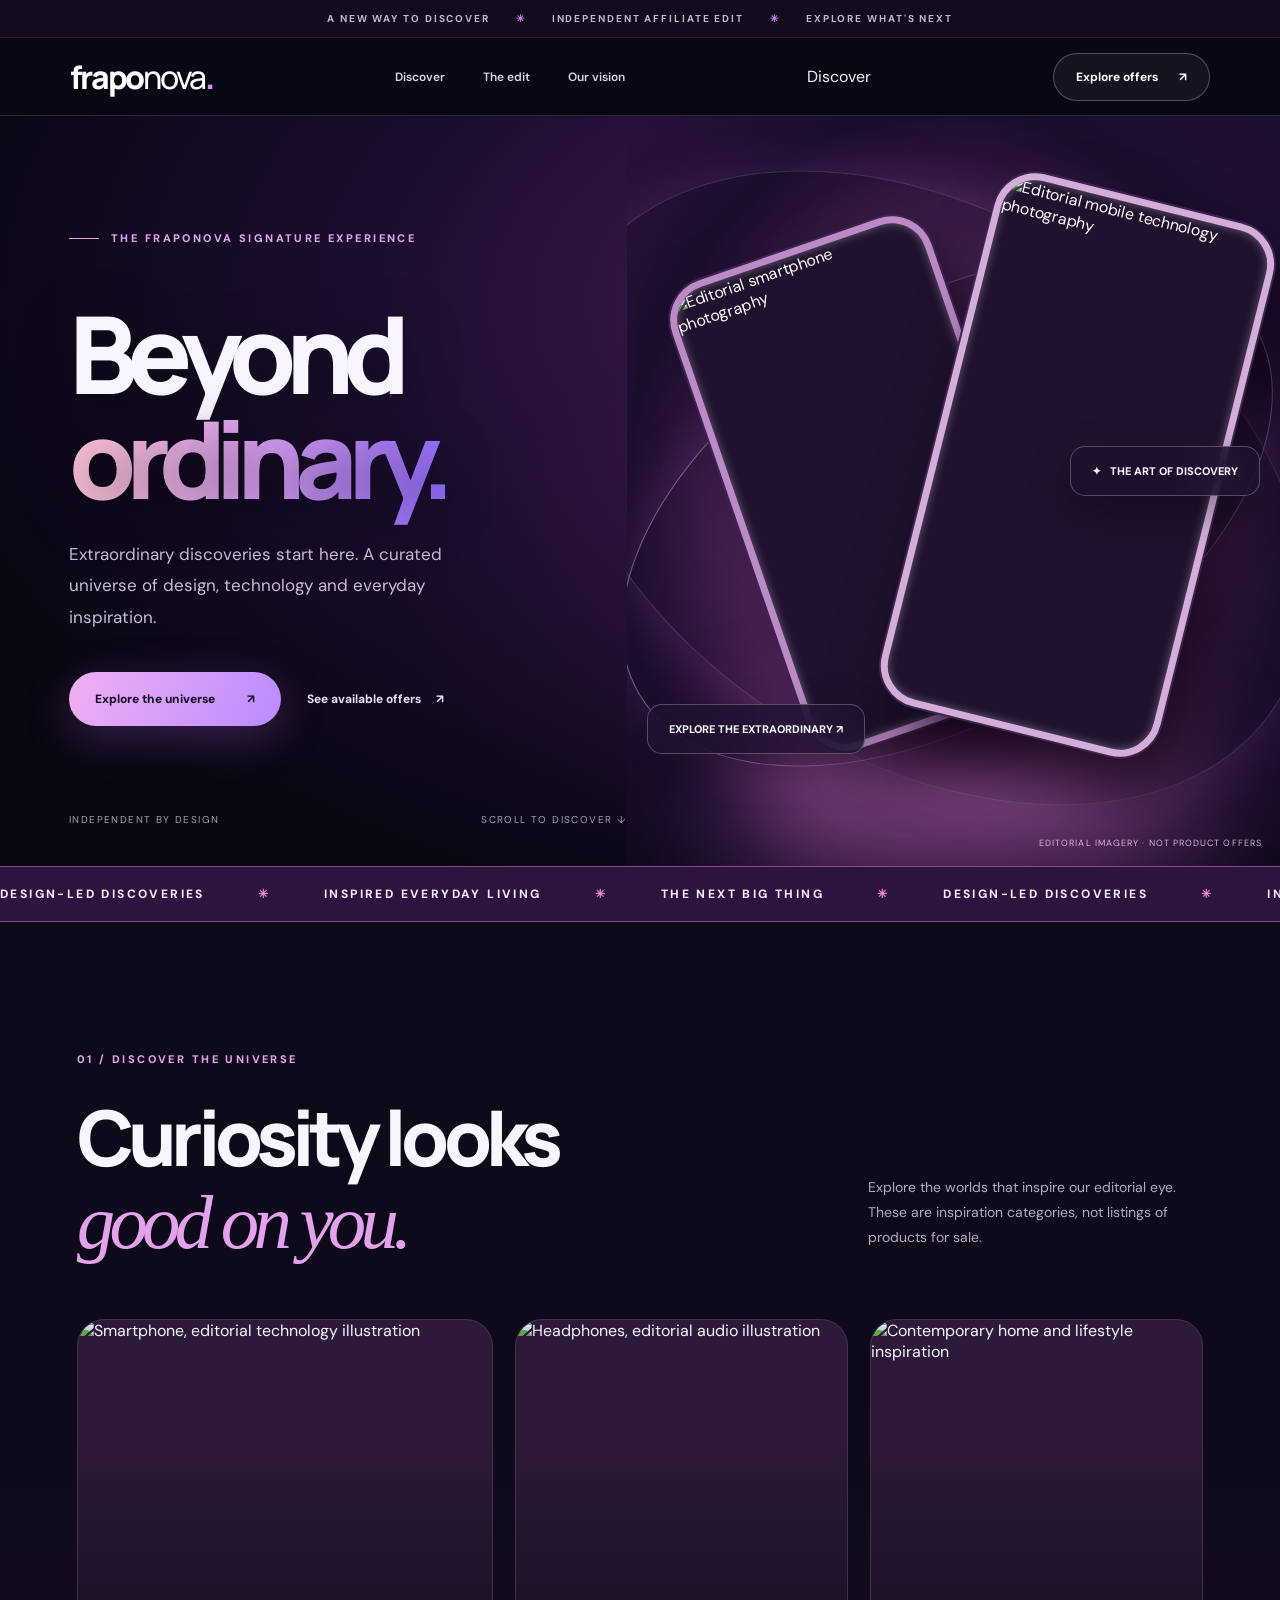
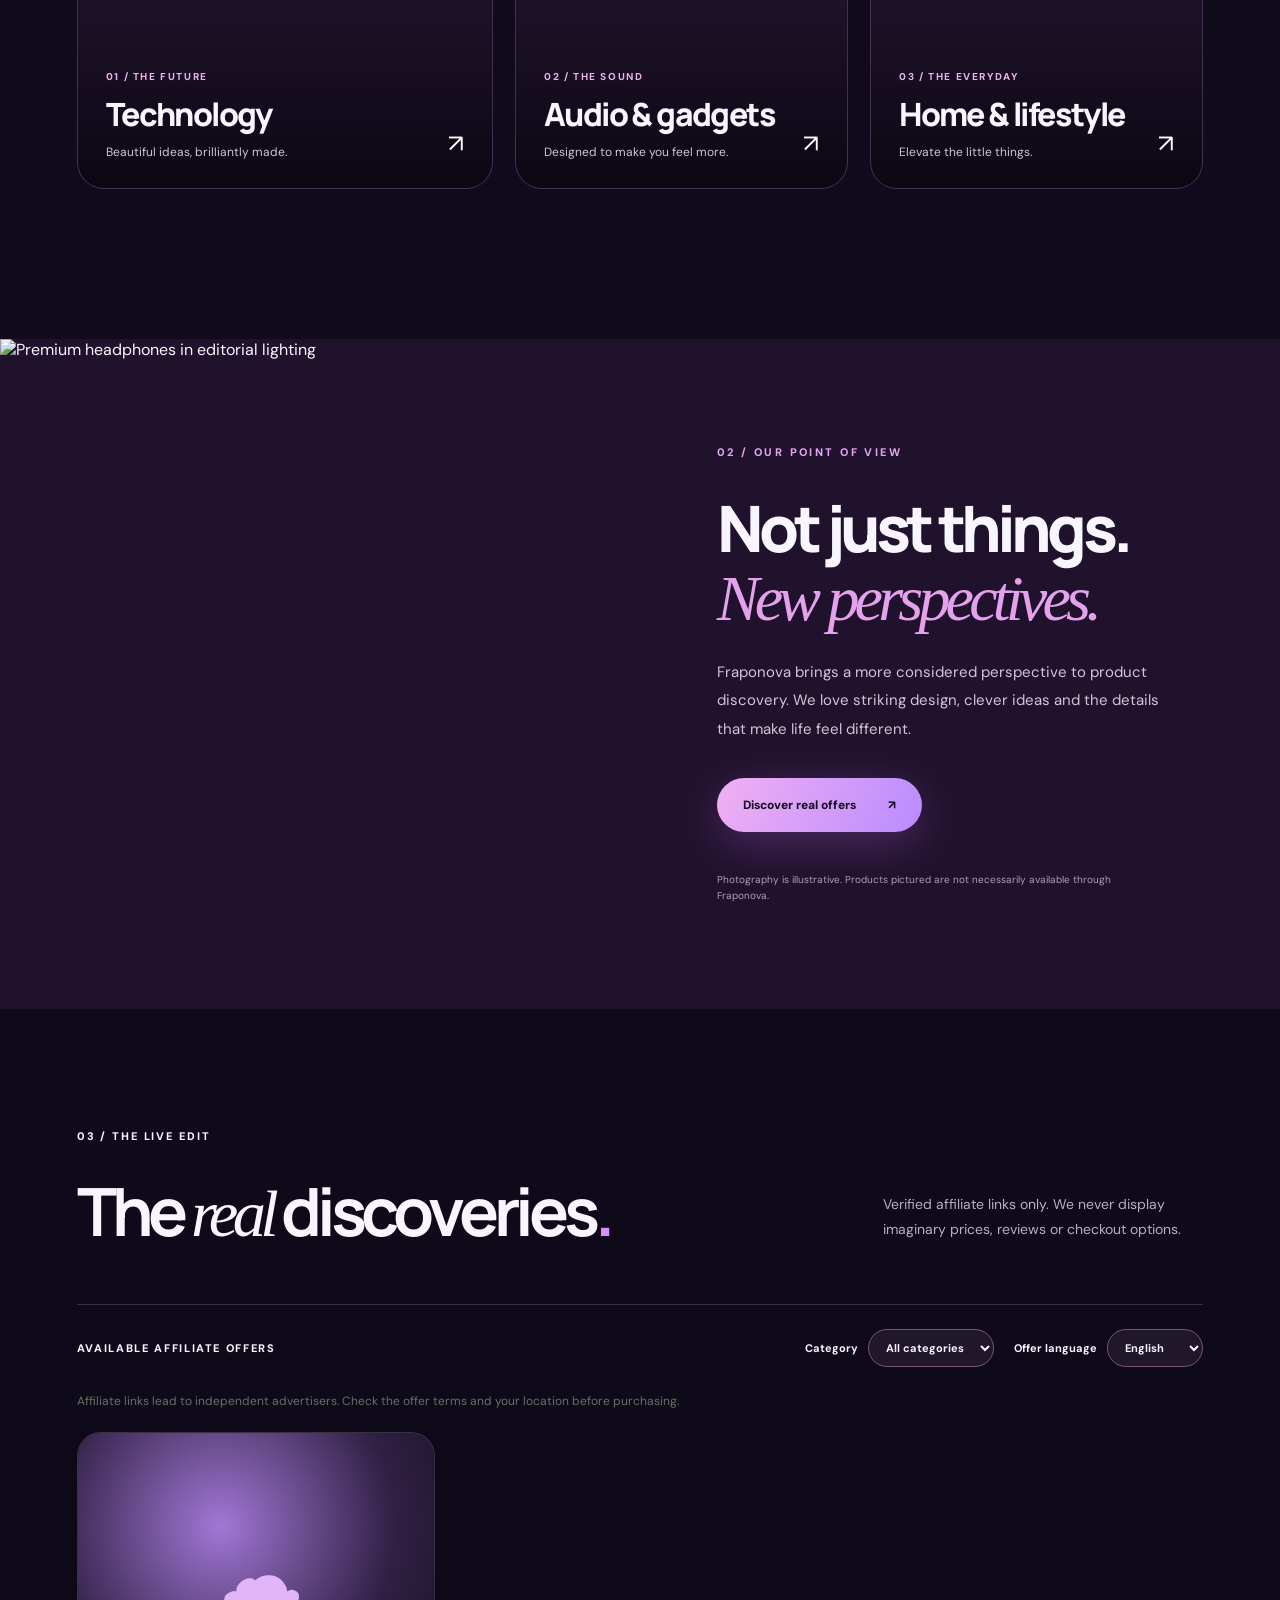
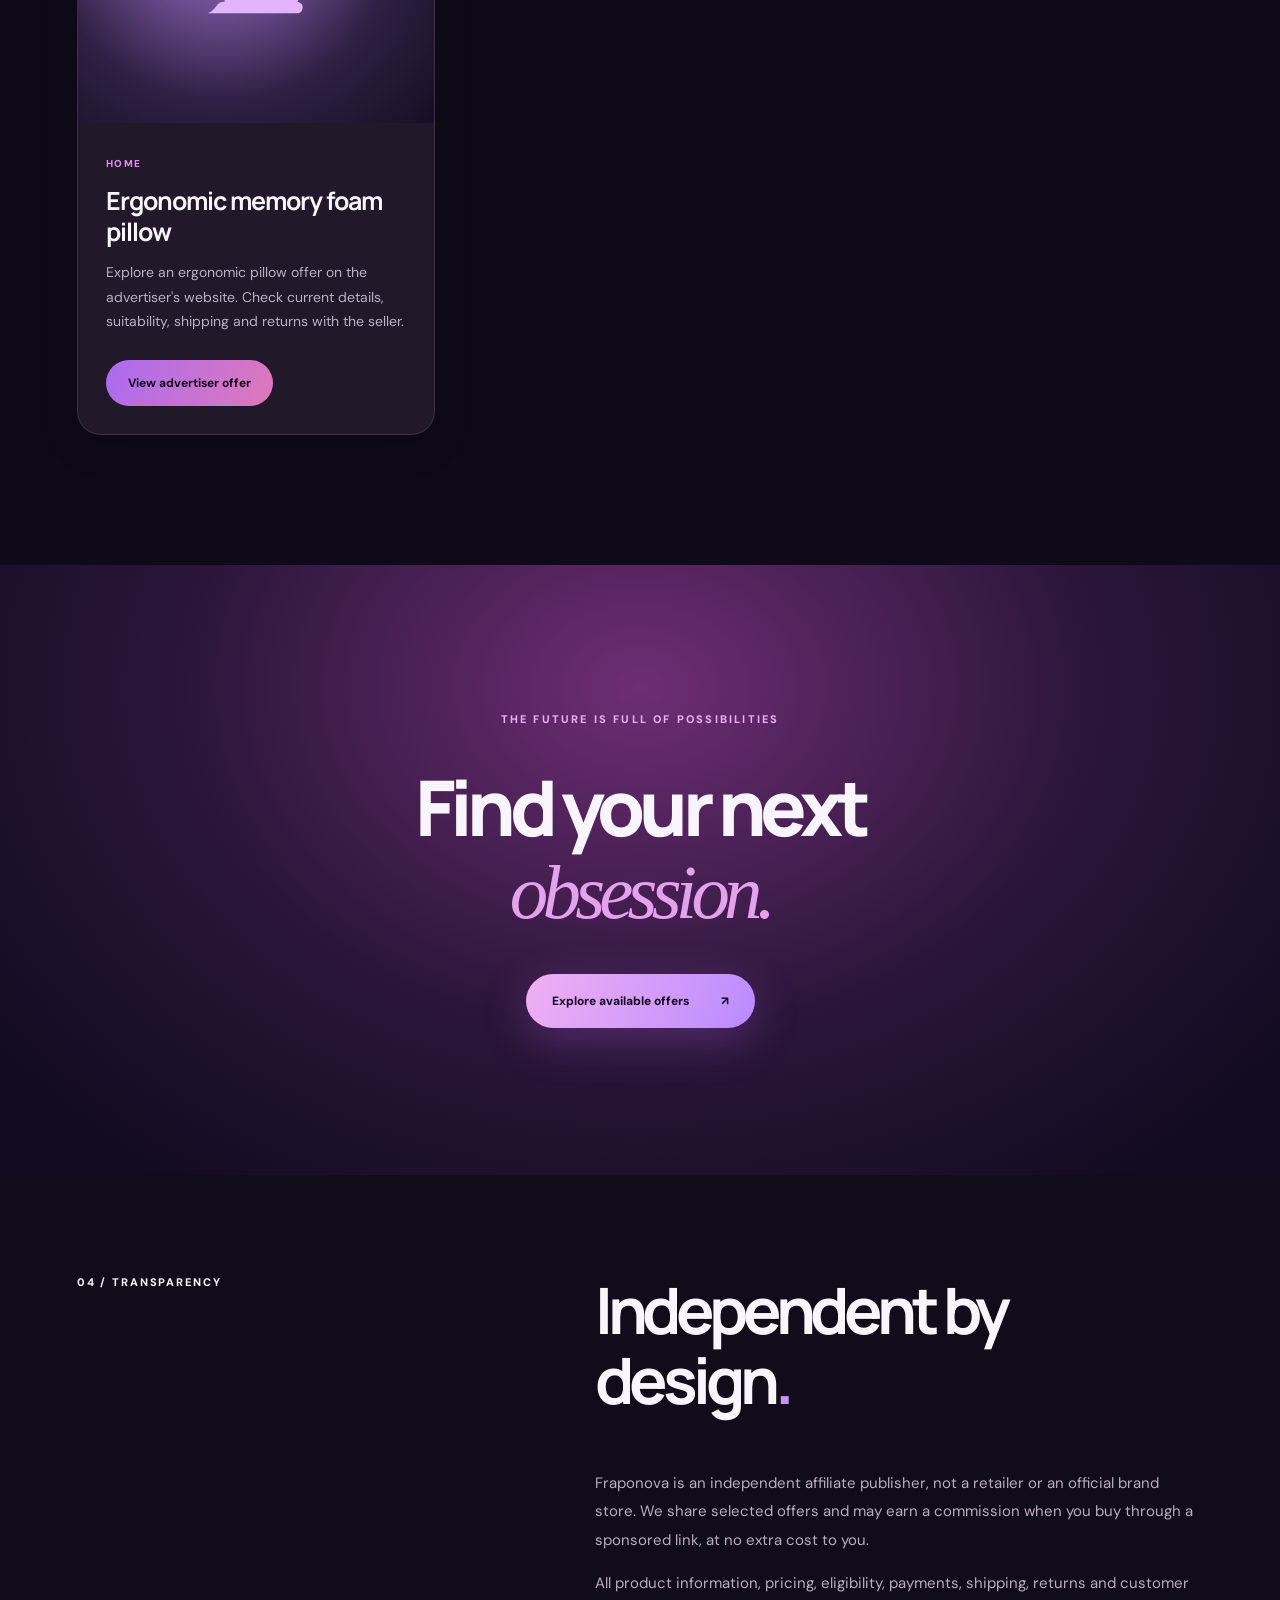
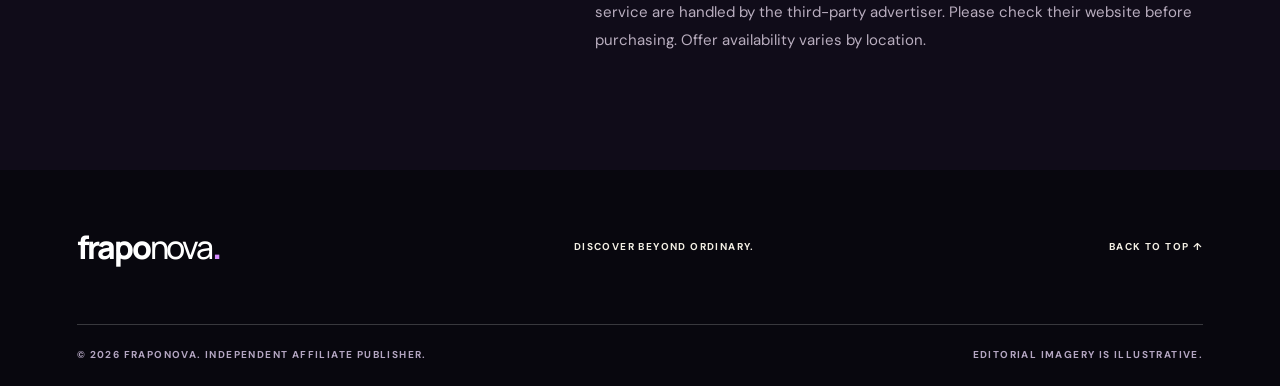
==== index.html @ 2ad3d1a1 "fix: simplify category filters to real offers and improve mobile navigation" ====
<!doctype html>
<html lang="en"><head><meta charset="utf-8"><meta name="viewport" content="width=device-width,initial-scale=1"><meta name="theme-color" content="#090611"><meta name="description" content="Fraponova is an independent affiliate discovery platform. Explore curated offers and a cinematic editorial universe of technology, home and lifestyle."><title>Fraponova — Discover beyond ordinary</title><link rel="preconnect" href="https://fonts.googleapis.com"><link rel="preconnect" href="https://fonts.gstatic.com" crossorigin><link href="https://fonts.googleapis.com/css2?family=DM+Sans:wght@400;500;600;700&family=Manrope:wght@400;500;600;700;800&display=swap" rel="stylesheet"><link rel="stylesheet" href="/catalog-preview.css"><script src="/catalog-preview.js" defer></script></head>
<body><a class="skip" href="#main">Skip to content</a>
<div class="announcement">A NEW WAY TO DISCOVER <span>✳</span> INDEPENDENT AFFILIATE EDIT <span>✳</span> EXPLORE WHAT'S NEXT</div>
<header class="site-header"><a class="brand" href="/" aria-label="Fraponova home">frapo<span>nova</span><span class="brand-dot">.</span></a><nav aria-label="Main navigation"><a href="#discover">Discover</a><a href="#collection">The edit</a><a href="#approach">Our vision</a></nav><a class="mobile-discover" href="#discover" aria-label="Discover categories">Discover</a><a class="header-cta" href="#collection">Explore offers <span aria-hidden="true">↗</span></a></header>
<main id="main">
<section class="signature-hero" aria-labelledby="hero-title"><div class="hero-glow"></div><div class="signature-copy"><div class="eyebrow"><span class="eyebrow-line"></span> THE FRAPONOVA SIGNATURE EXPERIENCE</div><h1 id="hero-title">Beyond<br><span>ordinary.</span></h1><p>Extraordinary discoveries start here. A curated universe of design, technology and everyday inspiration.</p><div class="signature-actions"><a class="primary-cta" href="#discover">Explore the universe <span>↗</span></a><a class="secondary-cta" href="#collection">See available offers <span>↗</span></a></div><div class="hero-micro"><span>INDEPENDENT BY DESIGN</span><span>SCROLL TO DISCOVER ↓</span></div></div><div class="signature-visual" aria-label="Editorial photography of technology products"><div class="visual-ring ring-one"></div><div class="visual-ring ring-two"></div><div class="phone-photo back-phone"><img src="https://images.unsplash.com/photo-1511707171634-5f897ff02aa9?auto=format&fit=crop&w=720&q=85" alt="Editorial smartphone photography" fetchpriority="high"></div><div class="phone-photo front-phone"><img src="https://images.unsplash.com/photo-1512499617640-c74ae3a79d37?auto=format&fit=crop&w=720&q=85" alt="Editorial mobile technology photography" fetchpriority="high"></div><div class="visual-light"></div><div class="visual-label label-top">✦ &nbsp; THE ART OF DISCOVERY</div><div class="visual-label label-bottom">EXPLORE THE EXTRAORDINARY ↗</div><div class="visual-caption">EDITORIAL IMAGERY · NOT PRODUCT OFFERS</div></div></section>
<div class="signature-ticker" aria-label="Fraponova editorial values"><div>DESIGN-LED DISCOVERIES <span>✳</span> INSPIRED EVERYDAY LIVING <span>✳</span> THE NEXT BIG THING <span>✳</span> DESIGN-LED DISCOVERIES <span>✳</span> INSPIRED EVERYDAY LIVING <span>✳</span></div></div>
<section class="discovery-section" id="discover"><div class="section-kicker">01 / DISCOVER THE UNIVERSE</div><div class="discovery-head"><h2>Curiosity looks<br><em>good on you.</em></h2><p>Explore the worlds that inspire our editorial eye. These are inspiration categories, not listings of products for sale.</p></div><div class="discovery-grid"><article class="discovery-tile tile-tech"><img src="https://images.unsplash.com/photo-1511707171634-5f897ff02aa9?auto=format&fit=crop&w=1100&q=85" alt="Smartphone, editorial technology illustration" loading="lazy"><div class="tile-content"><span>01 / THE FUTURE</span><h3>Technology</h3><p>Beautiful ideas, brilliantly made.</p><span class="tile-arrow" aria-hidden="true">↗</span></div></article><article class="discovery-tile tile-audio"><img src="https://images.unsplash.com/photo-1505740420928-5e560c06d30e?auto=format&fit=crop&w=850&q=85" alt="Headphones, editorial audio illustration" loading="lazy"><div class="tile-content"><span>02 / THE SOUND</span><h3>Audio &amp; gadgets</h3><p>Designed to make you feel more.</p><span class="tile-arrow" aria-hidden="true">↗</span></div></article><article class="discovery-tile tile-living"><img src="https://images.unsplash.com/photo-1494438639946-1ebd1d20bf85?auto=format&fit=crop&w=850&q=85" alt="Contemporary home and lifestyle inspiration" loading="lazy"><div class="tile-content"><span>03 / THE EVERYDAY</span><h3>Home &amp; lifestyle</h3><p>Elevate the little things.</p><span class="tile-arrow" aria-hidden="true">↗</span></div></article></div></section>
<section class="editorial-feature" id="approach"><div class="editorial-media"><img src="https://images.unsplash.com/photo-1505740420928-5e560c06d30e?auto=format&fit=crop&w=1100&q=85" alt="Premium headphones in editorial lighting" loading="lazy"></div><div class="editorial-copy"><span class="section-kicker">02 / OUR POINT OF VIEW</span><h2>Not just things.<br><em>New perspectives.</em></h2><p>Fraponova brings a more considered perspective to product discovery. We love striking design, clever ideas and the details that make life feel different.</p><a class="primary-cta" href="#collection">Discover real offers <span>↗</span></a><small>Photography is illustrative. Products pictured are not necessarily available through Fraponova.</small></div></section>
<section class="catalog-section" id="collection" aria-labelledby="catalog-title"><div class="collection-heading"><div><div class="section-number">03 / THE LIVE EDIT</div><h2 id="catalog-title">The <em>real</em> discoveries<span class="period">.</span></h2></div><p>Verified affiliate links only. We never display imaginary prices, reviews or checkout options.</p></div><div class="catalog-toolbar"><span>AVAILABLE AFFILIATE OFFERS</span><div class="controls"><label>Category <select id="category"><option value="all">All categories</option><option value="Home">Home</option></select></label><label>Offer language <select id="language"><option value="en">English</option><option value="de">Deutsch</option><option value="fr">Français</option></select></label></div></div><p id="catalog-message" role="status" aria-live="polite">Loading the collection…</p><div id="cards" class="cards"></div><p id="empty" hidden>No offers match this category yet.</p></section>
<section class="closing-banner"><span>THE FUTURE IS FULL OF POSSIBILITIES</span><h2>Find your next<br><em>obsession.</em></h2><a class="primary-cta" href="#collection">Explore available offers <span>↗</span></a></section>
<section class="about" id="about"><div class="section-number">04 / TRANSPARENCY</div><div><h2>Independent by design<span class="period">.</span></h2><p>Fraponova is an independent affiliate publisher, not a retailer or an official brand store. We share selected offers and may earn a commission when you buy through a sponsored link, at no extra cost to you.</p><p>All product information, pricing, eligibility, payments, shipping, returns and customer service are handled by the third-party advertiser. Please check their website before purchasing. Offer availability varies by location.</p></div></section></main>
<footer><div class="footer-top"><a class="brand" href="/">frapo<span>nova</span><span class="brand-dot">.</span></a><span>DISCOVER BEYOND ORDINARY.</span><a href="#main">BACK TO TOP ↑</a></div><div class="footer-bottom"><span>© 2026 FRAPONOVA. INDEPENDENT AFFILIATE PUBLISHER.</span><span>EDITORIAL IMAGERY IS ILLUSTRATIVE.</span></div></footer></body></html>
---- catalog-preview.css ----
:root{--ink:#242b25;--paper:#f5f0e8;--cream:#fcfaf5;--olive:#4b5542;--orange:#bd6e46}*{box-sizing:border-box}html{scroll-behavior:smooth}body{margin:0;background:var(--paper);color:var(--ink);font-family:"DM Sans",sans-serif;-webkit-font-smoothing:antialiased}a{color:inherit;text-decoration:none}button,select{font:inherit}a:focus-visible,select:focus-visible{outline:3px solid var(--orange);outline-offset:4px}::selection{background:#d6bfa8}.skip{position:absolute;left:-9999px}.skip:focus{left:16px;top:16px;z-index:100;background:white;padding:14px}.announcement{background:#2b342b;color:#e9e6dc;text-align:center;padding:12px 16px;font-size:10px;font-weight:700;letter-spacing:.19em}.announcement span{color:#d5a379;margin:0 22px}.site-header{height:91px;display:flex;align-items:center;justify-content:space-between;padding:0 5.5%;border-bottom:1px solid #dedbd1;background:var(--cream)}.brand{font-family:Manrope,sans-serif;font-weight:800;letter-spacing:-.085em;font-size:32px;white-space:nowrap}.brand>span:first-child{font-weight:500}.brand-dot,.period{color:var(--orange)}.site-header nav{display:flex;gap:38px}.site-header nav a{font-size:12px;font-weight:600}.site-header nav a:hover,.underlined-link:hover,.text-action:hover{color:var(--orange)}.header-cta{border:1px solid #aab0a3;border-radius:100px;padding:15px 22px;font-size:12px;font-weight:700}.header-cta span{margin-left:18px}.hero{display:grid;grid-template-columns:53% 47%;min-height:690px}.hero-copy{padding:100px 7% 32px 10.4%;display:flex;flex-direction:column}.hero-topline,.section-number{font-size:11px;letter-spacing:.17em;font-weight:800}.hero-topline{display:flex;gap:13px;align-items:center}.line{width:30px;height:1px;background:var(--ink)}h1,h2,h3,p{margin-top:0}.hero h1,.intro-main h2,.collection-heading h2,.statement h2,.about h2{font-family:Manrope,sans-serif;letter-spacing:-.078em;font-weight:700}.hero h1{font-size:clamp(65px,7.2vw,124px);line-height:1.02;margin:44px 0 30px}.hero h1 em,.intro-main em,.collection-heading em,.statement em{font-family:Georgia,serif;font-weight:400;letter-spacing:-.085em}.outlined{-webkit-text-stroke:1.4px #283027;color:transparent}.hero-intro{max-width:435px;font-size:16px;line-height:1.85;color:#636b61}.hero-actions{display:flex;align-items:center;gap:26px;flex-wrap:wrap;margin-top:22px}.button{display:inline-flex;align-items:center;justify-content:space-between;gap:40px;border-radius:100px;padding:19px 25px;font-size:12px;font-weight:700;transition:transform .25s,background .25s}.button:hover{transform:translateY(-4px)}.button-dark{background:#303d31;color:white}.button-dark:hover{background:#4a5a49}.text-action{font-size:12px;font-weight:700;border-bottom:1px solid;padding:12px 0}.text-action span{margin-left:14px}.hero-bottom{display:flex;justify-content:space-between;gap:20px;margin-top:auto;padding-top:90px;font-size:10px;font-weight:700;letter-spacing:.13em;color:#7c8279}.hero-art{min-height:690px;background:radial-gradient(ellipse at 62% 45%,#c9c4ad 0%,#a8b19c 46%,#82917f 100%);position:relative;overflow:hidden;isolation:isolate}.art-orbit{position:absolute;border:1px solid #f5f2e777;border-radius:50%;width:85%;aspect-ratio:1;left:8%;top:9%}.orbit-two{width:115%;left:-7%;top:-9%;opacity:.6}.art-sculpture{position:absolute;inset:16% 12% 14%;filter:drop-shadow(30px 50px 24px #334b3b48);animation:float 7s ease-in-out infinite}.sculpture-body{position:absolute;left:20%;top:25%;width:65%;height:64%;border-radius:42% 43% 43% 45%;transform:rotate(-22deg);background:radial-gradient(ellipse at 30% 22%,#fffaf0 0%,#e9ddc6 28%,#b6a487 64%,#847a67 100%);box-shadow:inset -22px -25px 30px #675f4d60,inset 18px 20px 28px #fff9e4a6}.sculpture-top{position:absolute;left:31%;top:8%;width:45%;height:49%;border-radius:48%;transform:rotate(-26deg);background:radial-gradient(ellipse at 26% 25%,#f9eee1 0%,#cdbda4 48%,#948570 100%);box-shadow:inset -13px -15px 20px #746d5a66}.sculpture-glow{position:absolute;left:39%;top:17%;width:15%;height:18%;border-radius:50%;background:#fff9e3;filter:blur(23px);opacity:.7}.sculpture-shadow{position:absolute;left:21%;bottom:1%;width:70%;height:12%;background:#273d3477;filter:blur(23px);border-radius:50%}.art-caption{position:absolute;top:38px;left:38px;color:#f9f7e9;font-size:11px;font-weight:700;letter-spacing:.16em;line-height:1.5}.art-asterisk{position:absolute;right:10%;top:11%;font-size:100px;color:#e9e5c2;animation:rotate 28s linear infinite}.art-index{position:absolute;right:35px;bottom:32px;color:#f6f3e9;font-size:11px;letter-spacing:.2em}.marquee{overflow:hidden;background:#d6d7c8;border-block:1px solid #c8c9b9}.marquee>div{width:max-content;white-space:nowrap;padding:22px 0;font-size:13px;letter-spacing:.2em;font-weight:800;animation:marquee 34s linear infinite}.marquee span{color:var(--orange);padding:0 55px;font-size:22px}.intro-section,.catalog-section,.about{padding:112px 6%}.intro-section{background:var(--cream)}.intro-main{display:grid;grid-template-columns:1.5fr 1fr;gap:8%;align-items:end;margin-top:30px}.intro-main h2{font-size:clamp(55px,6vw,96px);line-height:1.07;margin:0}.intro-main p{max-width:430px;font-size:17px;line-height:1.9;color:#636b61}.underlined-link{display:inline-block;font-size:13px;font-weight:700;border-bottom:1px solid;padding:14px 0}.underlined-link span{margin-left:40px}.catalog-section{background:#ebe9e0}.collection-heading{display:flex;align-items:end;justify-content:space-between;gap:40px;margin-bottom:48px}.collection-heading h2{font-size:clamp(55px,6.4vw,96px);margin:22px 0 0}.collection-heading>p{max-width:320px;line-height:1.8;color:#60695f;font-size:14px}.catalog-toolbar{border-top:1px solid #c9cec2;padding:24px 0;display:flex;justify-content:space-between;align-items:center;gap:20px}.catalog-toolbar>span{font-size:11px;letter-spacing:.15em;font-weight:800}.controls{display:flex;gap:20px;flex-wrap:wrap}.controls label{font-size:11px;font-weight:700;display:flex;align-items:center;gap:10px}.controls select{border:1px solid #c8cbbf;border-radius:30px;background:#f9f8f2;padding:10px 13px;color:#2c392d}.cards{display:grid;grid-template-columns:repeat(3,minmax(0,1fr));gap:24px;margin-top:20px}.card{background:#faf9f4;overflow:hidden;transition:transform .3s,box-shadow .3s}.card:hover{transform:translateY(-6px);box-shadow:0 18px 40px #26372b17}.art{height:290px;display:grid;place-items:center;background:radial-gradient(circle at 40% 35%,#e7e1d4,#b9c5b2);font-size:105px}.card-body{padding:27px}.pill{font-size:10px;letter-spacing:.15em;text-transform:uppercase;font-weight:800;color:#8a765d}.card h3{font:700 25px/1.25 Manrope,sans-serif;letter-spacing:-.04em;margin:13px 0}.card p{font-size:14px;line-height:1.75;color:#626b61}.offer-link{display:inline-flex;align-items:center;justify-content:center;background:#303d31;color:#fff;padding:15px 22px;border-radius:100px;font-size:12px;font-weight:700;margin-top:12px}.offer-link:hover{background:#4d604e}.disabled{display:inline-block;background:#e3e5de;color:#53645c;padding:15px 22px;border-radius:100px;font-size:12px;font-weight:700}#catalog-message{font-size:12px;color:#667165;line-height:1.7}.statement{min-height:550px;background:#394b3d;color:#f7f1e6;text-align:center;display:flex;flex-direction:column;align-items:center;justify-content:center;padding:90px 20px;position:relative;overflow:hidden}.statement:before,.statement:after{content:"";position:absolute;width:420px;height:420px;border:1px solid #f7f1e62b;border-radius:50%;left:-200px;top:50px}.statement:after{left:auto;right:-180px;top:100px}.statement-star{font-size:46px;color:#d5ad85}.statement>p{font-size:11px;letter-spacing:.2em;font-weight:800;margin:15px 0}.statement h2{font-size:clamp(64px,8vw,120px);line-height:1.04;margin:12px 0 30px}.button-light{background:#f4efe5;color:#2b392c}.about{display:grid;grid-template-columns:1fr 1.5fr;gap:10%;background:var(--cream)}.about h2{font-size:clamp(45px,5vw,76px);line-height:1.1}.about p{max-width:750px;font-size:15px;line-height:1.9;color:#667064}footer{background:#252f27;color:#f3efe4;padding:55px 6% 25px}.footer-top,.footer-bottom{display:flex;align-items:center;justify-content:space-between;gap:25px}.footer-top>span,.footer-top>a:last-child,.footer-bottom{font-size:10px;font-weight:700;letter-spacing:.14em}.footer-bottom{border-top:1px solid #ffffff32;margin-top:55px;padding-top:23px;color:#bfc7b9}@keyframes float{50%{transform:translateY(-16px) rotate(2deg)}}@keyframes rotate{to{transform:rotate(360deg)}}@keyframes marquee{to{transform:translateX(-50%)}}@media(max-width:900px){.site-header nav{gap:15px}.hero{grid-template-columns:1fr}.hero-copy{min-height:620px;padding:75px 7% 35px}.hero-art{min-height:540px}.intro-main{grid-template-columns:1fr}.cards{grid-template-columns:repeat(2,minmax(0,1fr))}}@media(max-width:600px){.announcement{font-size:8px;letter-spacing:.09em}.announcement span{margin:0 8px}.site-header{height:72px;padding:0 5%}.brand{font-size:27px}.site-header nav{display:none}.header-cta{padding:12px 14px;font-size:10px}.header-cta span{margin-left:6px}.hero-copy{min-height:570px;padding:67px 6% 30px}.hero h1{font-size:clamp(57px,13vw,84px);margin:38px 0 24px}.hero-intro{font-size:15px}.hero-actions{gap:17px}.hero-bottom{font-size:9px}.hero-art{min-height:410px}.art-asterisk{font-size:70px}.intro-section,.catalog-section,.about{padding:76px 6%}.intro-main h2,.collection-heading h2{font-size:clamp(51px,11vw,70px)}.collection-heading{display:block}.collection-heading>p{margin-top:20px}.catalog-toolbar{align-items:flex-start;flex-direction:column}.cards{grid-template-columns:1fr}.art{height:270px}.about{grid-template-columns:1fr;gap:20px}.footer-top,.footer-bottom{align-items:flex-start;flex-direction:column}.footer-bottom{gap:12px}}@media(prefers-reduced-motion:reduce){*,*:before,*:after{animation-duration:.01ms!important;scroll-behavior:auto!important;transition-duration:.01ms!important}}
/* Fraponova Signature — immersive dark experience */
:root{color-scheme:dark;--ink:#f8f5ff;--paper:#090711;--cream:#100c19;--olive:#b26cf4;--orange:#f49cc2}
body{background:#090711;color:#f8f5ff}
.announcement{background:#15101d;color:#c6b5d7;border-bottom:1px solid #ffffff16}.announcement span{color:#d47df9}
.site-header{background:#090711ee;border-color:#ffffff1c;position:relative;z-index:5}.brand{letter-spacing:-.07em}.brand-dot,.period{color:#d58cff}.site-header nav a{color:#ddd4e8}.header-cta{border-color:#a25bbd80;background:#ffffff08}.header-cta:hover{background:#b675e729}
.hero{background:radial-gradient(ellipse at 65% 18%,#3d163c 0%,#160e20 42%,#090711 80%);min-height:760px}.hero-copy{position:relative;z-index:2;padding-top:115px}.hero-topline{color:#d18cf4}.line{background:#d18cf4}.hero h1{font-size:clamp(60px,6.6vw,112px);letter-spacing:-.075em;line-height:1.07}.hero h1 em{background:linear-gradient(105deg,#faabbd 5%,#d885ed 60%,#9565fa);background-clip:text;-webkit-background-clip:text;color:transparent;font-weight:400}.hero-intro{color:#c2b7c9}.hero-bottom{color:#9b8ba6}.button-dark{background:#f9f5ff;color:#17101c}.button-dark:hover{background:#e8d3fb}.text-action{color:#d6c4e4}.hero-art{background:radial-gradient(ellipse at 55% 50%,#612959 0%,#30142f 35%,#100b1c 73%);overflow:hidden}.hero-art:before{content:"";position:absolute;width:125%;height:72%;top:-32%;left:15%;border:2px solid #ffa6c6a8;border-radius:50%;transform:rotate(-29deg);box-shadow:0 0 80px #d17a9d33}.hero-art:after{content:"";position:absolute;inset:0;background:radial-gradient(ellipse at 60% 80%,#fc8f9730,transparent 45%);pointer-events:none}.art-orbit{border-color:#f3a7e640}.orbit-two{border-color:#b88cf52e}.art-caption,.art-index{color:#dfcde5}.art-asterisk{color:#e58ef3;opacity:.55;filter:blur(1px)}
.device-scene{position:absolute;inset:10% 4% 5%;perspective:1000px;filter:drop-shadow(0 30px 28px #0008);animation:float 7s ease-in-out infinite}.device{position:absolute;border-radius:39px;border:5px solid #b08ebd;box-shadow:inset 0 0 0 2px #1d102a,0 0 0 2px #35213f,25px 35px 55px #0009;overflow:hidden}.device-back{width:45%;height:67%;left:15%;top:16%;transform:rotate(-16deg) skewY(-3deg);background:linear-gradient(130deg,#f6c1ed,#8b56ac 45%,#2d1a4d 100%)}.device-camera{position:absolute;left:14px;top:16px;width:93px;height:99px;background:#9a70b1bb;border-radius:25px;display:grid;grid-template-columns:1fr 1fr;align-items:center;justify-items:center;padding:8px;box-shadow:inset 0 0 0 2px #d7b3e6}.device-camera i{width:34px;height:34px;border-radius:50%;background:radial-gradient(circle at 45% 45%,#6a8bc4 0 8%,#0b112b 15% 40%,#382852 44% 65%,#c1a2e1 70%);border:3px solid #30213b}.device-logo{position:absolute;top:48%;left:43%;font-size:55px;color:#d7a8ed88}.device-front{width:48%;height:75%;left:44%;top:8%;transform:rotate(13deg) skewY(2deg);background:#080613;padding:8px}.device-screen{height:100%;border-radius:30px;background:radial-gradient(ellipse at 70% 10%,#c35bb8 0%,#663bb6 24%,#140d36 55%,#090915 100%);position:relative;overflow:hidden;display:flex;align-items:flex-end;padding:26px}.device-screen:before{content:"";position:absolute;width:130%;height:70%;left:-30%;top:22%;border:28px solid #f38bc4;border-radius:50%;transform:rotate(-40deg);filter:blur(5px);box-shadow:0 0 60px #f58ca0}.device-screen span{font:800 clamp(20px,3vw,42px)/.95 Manrope,sans-serif;letter-spacing:-.07em;z-index:1;color:#fff9}.device-island{position:absolute;top:18px;left:36%;width:30%;height:18px;background:#050408;border-radius:20px;z-index:2}.device-reflection{position:absolute;width:65%;height:12%;bottom:1%;left:18%;background:#ec8ef93a;filter:blur(34px);border-radius:50%}.hero-float{position:absolute;z-index:2;border:1px solid #ffffff3b;background:#1b112bbd;backdrop-filter:blur(15px);border-radius:15px;padding:16px 20px;font-size:11px;font-weight:700;box-shadow:0 12px 35px #0004}.float-one{right:5%;top:43%}.float-two{left:5%;bottom:14%}
.marquee{background:#23132f;border-color:#744178}.marquee>div{color:#ead6f4}.marquee span{color:#e58edc}.intro-section{background:#100c19}.intro-main p,.collection-heading>p,.about p{color:#b9aebf}.underlined-link{color:#edc9ff}.catalog-section{background:#130f1c}.catalog-toolbar{border-color:#ffffff26}.controls select{background:#20182a;border-color:#76547d;color:#f9f4ff}.card{background:#211829;border:1px solid #ffffff1c;border-radius:24px;box-shadow:0 12px 35px #0003}.card:hover{box-shadow:0 20px 50px #9c48c01e}.art{background:radial-gradient(circle at 45% 28%,#9e69ba,#2a1a3e 58%,#160f22);color:#e2b4fa}.pill{color:#dc91ed}.card p{color:#bcb0c4}.offer-link{background:linear-gradient(115deg,#aa6bf0,#df79b9);color:#100b1b}.offer-link:hover{background:#e59bfa}.statement{background:radial-gradient(circle at 50% 30%,#5b275f,#25142d 60%,#160d21)}.statement-star{color:#ed9be4}.button-light{background:#f9f4ff;color:#21112a}.about{background:#100c19}footer{background:#08070e}.footer-bottom{color:#b4a6c2}
@media(max-width:900px){.hero{grid-template-columns:1fr}.hero-copy{min-height:580px;padding-top:70px}.hero-art{min-height:590px}.device-scene{inset:6% 13% 3%}.hero-float{font-size:10px}}
@media(max-width:600px){.hero-copy{min-height:540px;padding-top:60px}.hero h1{font-size:clamp(51px,12vw,74px)}.hero-art{min-height:450px}.device-scene{inset:5% 2% 4%}.device{border-radius:26px}.device-back{height:68%;width:43%;left:19%}.device-front{height:75%;width:45%;left:47%}.device-screen{border-radius:18px;padding:15px}.device-camera{width:62px;height:65px;left:9px;top:9px;border-radius:16px;padding:5px}.device-camera i{width:22px;height:22px;border-width:2px}.device-logo{font-size:35px}.hero-float{padding:11px 12px;font-size:9px}.float-one{right:2%;top:45%}.float-two{left:2%;bottom:10%}.art-caption{left:18px;top:18px}.art-index{right:15px;bottom:15px}.hero-actions{align-items:flex-start}.text-action{font-size:11px}}

/* Signature v2 — actual editorial photography, depth and cinematic composition */
.hero-art{background:radial-gradient(ellipse at 40% 50%,#71375b 0%,#24112b 58%,#0a0711 100%)}
.hero-photo-wrap{position:absolute;inset:0;overflow:hidden;isolation:isolate}
.hero-photo{position:absolute;width:100%;height:100%;object-fit:cover;object-position:52% 48%;filter:saturate(1.3) contrast(1.12);transform:scale(1.11);animation:photo-arrive 1.4s cubic-bezier(.2,.7,.1,1) both}
.hero-photo-wrap:after{content:"";position:absolute;inset:0;background:linear-gradient(90deg,#140b21b0 0%,#0a06123d 45%,#0b06114d 100%),linear-gradient(0deg,#0a0711e8 0%,transparent 37%,#1008184d 100%)}
.photo-shine{position:absolute;inset:-50%;background:linear-gradient(110deg,transparent 35%,#f5b5f31a 47%,transparent 58%);transform:translateX(-45%) rotate(10deg);animation:shine 9s ease-in-out infinite;z-index:2}
.device-scene{display:none}.art-caption,.art-index,.hero-float{z-index:3}.hero-float{background:#1c0d2ac9;box-shadow:0 20px 55px #0007}.art-orbit,.art-asterisk{z-index:2}
.hero h1{max-width:750px}.hero h1 em{filter:drop-shadow(0 0 26px #d678e833)}
.experience-strip{display:grid;grid-template-columns:1fr 1fr;min-height:650px;background:#171021}
.experience-image{min-height:560px;position:relative;overflow:hidden;background:#21142d}.experience-image img{width:100%;height:100%;position:absolute;inset:0;object-fit:cover;object-position:center;filter:saturate(1.05) contrast(1.1);transition:transform 1s cubic-bezier(.2,.7,.1,1)}.experience-image:hover img{transform:scale(1.07)}.experience-image:after{content:"";position:absolute;inset:0;background:linear-gradient(90deg,transparent,#17102128)}
.experience-copy{padding:11% 12%;display:flex;flex-direction:column;align-items:flex-start;justify-content:center}.experience-copy .section-number{color:#dca3ff}.experience-copy h2{font:700 clamp(48px,5vw,84px)/1.1 Manrope,sans-serif;letter-spacing:-.075em;margin:28px 0}.experience-copy h2 em{font-family:Georgia,serif;font-weight:400;color:#e1a0e5}.experience-copy p{font-size:16px;line-height:1.85;color:#c8b8d1;max-width:450px}.experience-copy small{display:block;color:#8c7d99;font-size:10px;line-height:1.6;margin-top:36px}.experience-copy .button{margin-top:22px}
@keyframes photo-arrive{from{opacity:0;transform:scale(1.24)}to{opacity:1;transform:scale(1.11)}}@keyframes shine{50%{transform:translateX(35%) rotate(10deg)}}@media(max-width:900px){.experience-strip{grid-template-columns:1fr}.experience-image{min-height:520px}.experience-copy{padding:75px 7%}.hero-photo{object-position:center 38%}}@media(max-width:600px){.hero-photo{object-position:50% 40%}.hero-art{min-height:500px}.experience-image{min-height:410px}.experience-copy{padding:70px 6%}.experience-copy h2{font-size:clamp(49px,11vw,67px)}.hero-float{max-width:170px}.hero h1{font-size:clamp(50px,12vw,73px)}}@media(prefers-reduced-motion:reduce){.hero-photo{animation:none;transform:none}.photo-shine{animation:none}}

/* Hero resilience: photographic backdrop even if overlay markup is not painted */
.hero-art{background-image:linear-gradient(0deg,#0c0717a6,#21102733),url("https://images.unsplash.com/photo-1709178294947-42963a9a33b8?auto=format&fit=crop&w=1100&q=85");background-size:cover;background-position:center;min-height:690px}
.hero-photo-wrap{z-index:1}.hero-photo{display:block;visibility:visible;opacity:1;object-fit:cover}.hero-art:before,.hero-art:after{pointer-events:none}
@media(max-width:900px){.hero-art{min-height:540px}}@media(max-width:600px){.hero-art{min-height:460px}}

/* Signature V3 — full responsive cinematic system */
:root{--paper:#090611;--cream:#100b1c;--ink:#fff9ff;--orange:#eeb0e9}html{scroll-padding-top:80px}body{background:#090611;overflow-x:hidden}img{max-width:100%;display:block}a:focus-visible,select:focus-visible{outline:2px solid #efa2ff;outline-offset:5px}.announcement{background:#110b1b}.site-header{position:sticky;top:0;z-index:100;height:78px;background:#0b0815ed;backdrop-filter:blur(24px);border-color:#ffffff20}.brand{color:#fff}.site-header nav a:hover{color:#e8a4f8}.header-cta{background:#ffffff0d;color:#fff;border:1px solid #ffffff40}.header-cta:hover{background:#a463cd4d}
.signature-hero{min-height:750px;display:grid;grid-template-columns:49% 51%;position:relative;overflow:hidden;background:radial-gradient(ellipse at 69% 25%,#441b55 0%,#1b0d2e 42%,#090611 80%)}.hero-glow{position:absolute;inset:0;background:radial-gradient(ellipse at 80% 65%,#f04bb822,transparent 43%);pointer-events:none}.signature-copy{padding:115px 0 40px 11%;position:relative;z-index:5;display:flex;flex-direction:column;align-items:flex-start}.eyebrow,.section-kicker{font-size:11px;font-weight:800;letter-spacing:.22em;color:#e4a3ef}.eyebrow{display:flex;align-items:center;gap:12px}.eyebrow-line{width:30px;height:1px;background:#e4a3ef}.signature-copy h1{font:800 clamp(76px,8.4vw,148px)/.98 Manrope,sans-serif;letter-spacing:-.095em;margin:55px -35% 28px 0;position:relative;z-index:4;text-shadow:0 10px 55px #0006}.signature-copy h1 span{background:linear-gradient(100deg,#ffc4dc 10%,#dca0ff 56%,#8e6afa);-webkit-background-clip:text;background-clip:text;color:transparent}.signature-copy>p{max-width:445px;font-size:17px;line-height:1.85;color:#c9bdd3}.signature-actions{display:flex;align-items:center;gap:26px;flex-wrap:wrap;margin-top:22px}.primary-cta{background:linear-gradient(115deg,#f1b0f2,#b98bff);border-radius:999px;color:#170d25;font-size:12px;font-weight:800;display:inline-flex;align-items:center;gap:32px;padding:19px 26px;box-shadow:0 12px 45px #bc69ef45;transition:transform .3s,box-shadow .3s}.primary-cta:hover{transform:translateY(-4px);box-shadow:0 17px 55px #bc69ef77}.secondary-cta{font-size:12px;font-weight:700;color:#eee1f7}.secondary-cta span{margin-left:12px}.hero-micro{margin-top:auto;padding-top:80px;width:100%;display:flex;justify-content:space-between;gap:16px;font-size:10px;letter-spacing:.14em;color:#a79bb6}
.signature-visual{min-height:750px;position:relative;isolation:isolate;background:radial-gradient(ellipse at 50% 54%,#9c3c94 0%,#55245e 33%,#1b0d2c 72%,transparent 100%);overflow:hidden}.signature-visual:before{content:"";position:absolute;inset:0;background:radial-gradient(ellipse at 55% 50%,#efb0f42e,transparent 65%);z-index:0}.visual-ring{position:absolute;border:1px solid #eeb6f777;border-radius:50%;width:110%;height:55%;top:25%;left:-6%;transform:rotate(-31deg);box-shadow:0 0 55px #d273fa28}.ring-two{width:125%;height:73%;top:13%;left:-16%;transform:rotate(32deg);border-color:#ffffff25}.phone-photo{position:absolute;overflow:hidden;background:#20122e;border:7px solid #bd8ac8;border-radius:42px;box-shadow:0 0 0 2px #3a254c,30px 40px 70px #08020cbd,inset 0 0 10px #fff5;transition:transform .7s cubic-bezier(.2,.7,.1,1)}.phone-photo img{width:100%;height:100%;object-fit:cover;filter:saturate(1.2) contrast(1.08)}.back-phone{width:42%;height:66%;left:16%;top:16%;transform:rotate(-19deg);z-index:1}.front-phone{width:44%;height:73%;left:47%;top:10%;transform:rotate(14deg);z-index:2;border-color:#d5addb}.signature-visual:hover .back-phone{transform:rotate(-24deg) translate(-8px,-8px)}.signature-visual:hover .front-phone{transform:rotate(18deg) translate(8px,-9px)}.visual-light{position:absolute;bottom:3%;left:20%;width:65%;height:15%;background:#e47ed37a;filter:blur(55px)}.visual-label{position:absolute;z-index:3;background:#1e112ecf;border:1px solid #ffffff40;backdrop-filter:blur(20px);border-radius:15px;padding:17px 21px;font-size:11px;font-weight:800;box-shadow:0 15px 40px #0005}.label-top{right:3%;top:44%}.label-bottom{left:3%;bottom:15%}.visual-caption{position:absolute;bottom:17px;right:18px;font-size:9px;letter-spacing:.12em;color:#d3b8da;z-index:4}
.signature-ticker{overflow:hidden;background:#2b143d;border-top:1px solid #8b498d;border-bottom:1px solid #8b498d}.signature-ticker>div{white-space:nowrap;min-width:max-content;padding:19px 0;animation:tick 36s linear infinite;font-size:12px;font-weight:800;letter-spacing:.2em;color:#f6e8ff}.signature-ticker span{color:#ed8bcf;margin:0 48px}@keyframes tick{to{transform:translateX(-40%)}}
.discovery-section{padding:130px 6% 150px;background:linear-gradient(#0d0918,#120b1d)}.discovery-head{display:flex;justify-content:space-between;align-items:end;gap:30px;margin:30px 0 55px}.discovery-head h2,.editorial-copy h2,.closing-banner h2{font:800 clamp(52px,6vw,105px)/1.07 Manrope,sans-serif;letter-spacing:-.075em;margin:0}.discovery-head h2 em,.editorial-copy h2 em,.closing-banner h2 em{font-family:Georgia,serif;font-weight:400;color:#e4a1ec}.discovery-head p{max-width:335px;color:#b7a8c5;line-height:1.8;font-size:14px}.discovery-grid{display:grid;grid-template-columns:1.25fr 1fr 1fr;gap:22px}.discovery-tile{min-height:470px;border-radius:27px;position:relative;overflow:hidden;background:#2d1a39;isolation:isolate;border:1px solid #ffffff1b}.discovery-tile img{position:absolute;inset:0;width:100%;height:100%;object-fit:cover;transition:transform .8s cubic-bezier(.2,.7,.1,1)}.discovery-tile:hover img{transform:scale(1.09)}.discovery-tile:after{content:"";position:absolute;inset:0;background:linear-gradient(0deg,#080610ed 0%,#08061088 30%,transparent 75%);z-index:1}.tile-tech img{object-position:50% 50%}.tile-audio img{object-position:45% 50%}.tile-content{position:absolute;z-index:2;bottom:28px;left:28px;right:28px}.tile-content>span:first-child{font-size:10px;letter-spacing:.16em;color:#e9b2e9;font-weight:800}.tile-content h3{font:800 clamp(25px,2.5vw,42px)/1.1 Manrope,sans-serif;letter-spacing:-.05em;margin:12px 0}.tile-content p{color:#d2c4d8;font-size:12px;margin:0}.tile-arrow{position:absolute;right:0;bottom:0;font-size:25px;color:#fff}
.editorial-feature{display:grid;grid-template-columns:1fr 1fr;min-height:670px;background:#20122c}.editorial-media{position:relative;min-height:600px;overflow:hidden}.editorial-media img{position:absolute;width:100%;height:100%;object-fit:cover;object-position:center}.editorial-copy{padding:12%;display:flex;flex-direction:column;justify-content:center;align-items:flex-start}.editorial-copy h2{font-size:clamp(46px,5vw,80px);margin:35px 0 24px}.editorial-copy>p{font-size:15px;line-height:1.9;color:#d3c5d8;max-width:470px}.editorial-copy .primary-cta{margin-top:20px}.editorial-copy small{font-size:10px;color:#ad9eb9;line-height:1.6;margin-top:40px;max-width:400px}
.catalog-section{padding-top:120px;padding-bottom:130px;background:#0f0a19}.collection-heading h2{font-size:clamp(46px,5.2vw,83px)}.catalog-toolbar{border-color:#ffffff29}.cards{gap:26px}.card{overflow:hidden}.card-body{padding:28px}.art{min-height:240px;background:radial-gradient(circle at 40% 32%,#a277d5,#302044 60%,#170f23)}.card h3{font-size:25px}.offer-link{border-radius:999px}.closing-banner{min-height:610px;display:flex;flex-direction:column;justify-content:center;align-items:center;text-align:center;background:radial-gradient(ellipse at 50% 20%,#6e2d74,#2b163a 50%,#120b20 90%);padding:80px 20px}.closing-banner>span{font-size:11px;font-weight:800;letter-spacing:.2em;color:#ebadf3}.closing-banner h2{margin:40px 0}.about{padding-top:100px;padding-bottom:100px}
@media(max-width:1100px){.signature-copy{padding-left:7%}.signature-copy h1{font-size:clamp(67px,8vw,115px)}.discovery-grid{gap:15px}.discovery-tile{min-height:390px}}
@media(max-width:900px){.signature-hero{grid-template-columns:1fr}.signature-copy{padding:85px 7% 35px;min-height:540px}.signature-copy h1{margin:35px 0 24px;font-size:clamp(72px,12vw,118px)}.hero-micro{padding-top:65px}.signature-visual{min-height:590px}.phone-photo{border-radius:35px}.back-phone{width:34%;left:24%}.front-phone{width:36%;left:50%}.discovery-grid{grid-template-columns:1fr 1fr}.tile-tech{grid-column:span 2}.discovery-tile{min-height:400px}.editorial-feature{grid-template-columns:1fr}.editorial-media{min-height:540px}.editorial-copy{padding:80px 7%}.discovery-head{align-items:flex-start;flex-direction:column}}
@media(max-width:600px){.announcement{font-size:8px;letter-spacing:.09em}.announcement span{margin:0 8px}.site-header{height:69px;padding:0 5%}.site-header nav{display:none}.brand{font-size:27px}.header-cta{font-size:10px;padding:12px}.header-cta span{margin-left:8px}.signature-copy{min-height:500px;padding:67px 6% 25px}.eyebrow{font-size:9px;letter-spacing:.13em}.signature-copy h1{font-size:clamp(61px,14vw,86px);letter-spacing:-.085em;margin:36px 0 25px}.signature-copy>p{font-size:14px;max-width:340px}.signature-actions{gap:17px}.primary-cta{padding:16px 19px;gap:12px;font-size:11px}.secondary-cta{font-size:11px}.hero-micro{font-size:8px;padding-top:65px}.signature-visual{min-height:490px}.phone-photo{border-radius:24px;border-width:5px}.back-phone{width:48%;height:69%;left:13%;top:16%}.front-phone{width:48%;height:74%;left:45%;top:10%}.visual-label{padding:10px;font-size:8px}.label-top{right:2%;top:45%}.label-bottom{left:2%;bottom:11%}.visual-caption{font-size:7px}.discovery-section{padding:85px 5%}.discovery-head h2{font-size:clamp(49px,11vw,67px)}.discovery-grid{grid-template-columns:1fr}.tile-tech{grid-column:auto}.discovery-tile{min-height:400px}.tile-content h3{font-size:35px}.editorial-media{min-height:390px}.editorial-copy{padding:65px 6%}.editorial-copy h2{font-size:clamp(47px,10vw,66px)}.catalog-section{padding-top:75px;padding-bottom:80px}.closing-banner{min-height:500px}.closing-banner h2{font-size:clamp(50px,12vw,75px)}}
@media(prefers-reduced-motion:reduce){.signature-ticker>div{animation:none}.phone-photo,.discovery-tile img,.primary-cta{transition:none}}
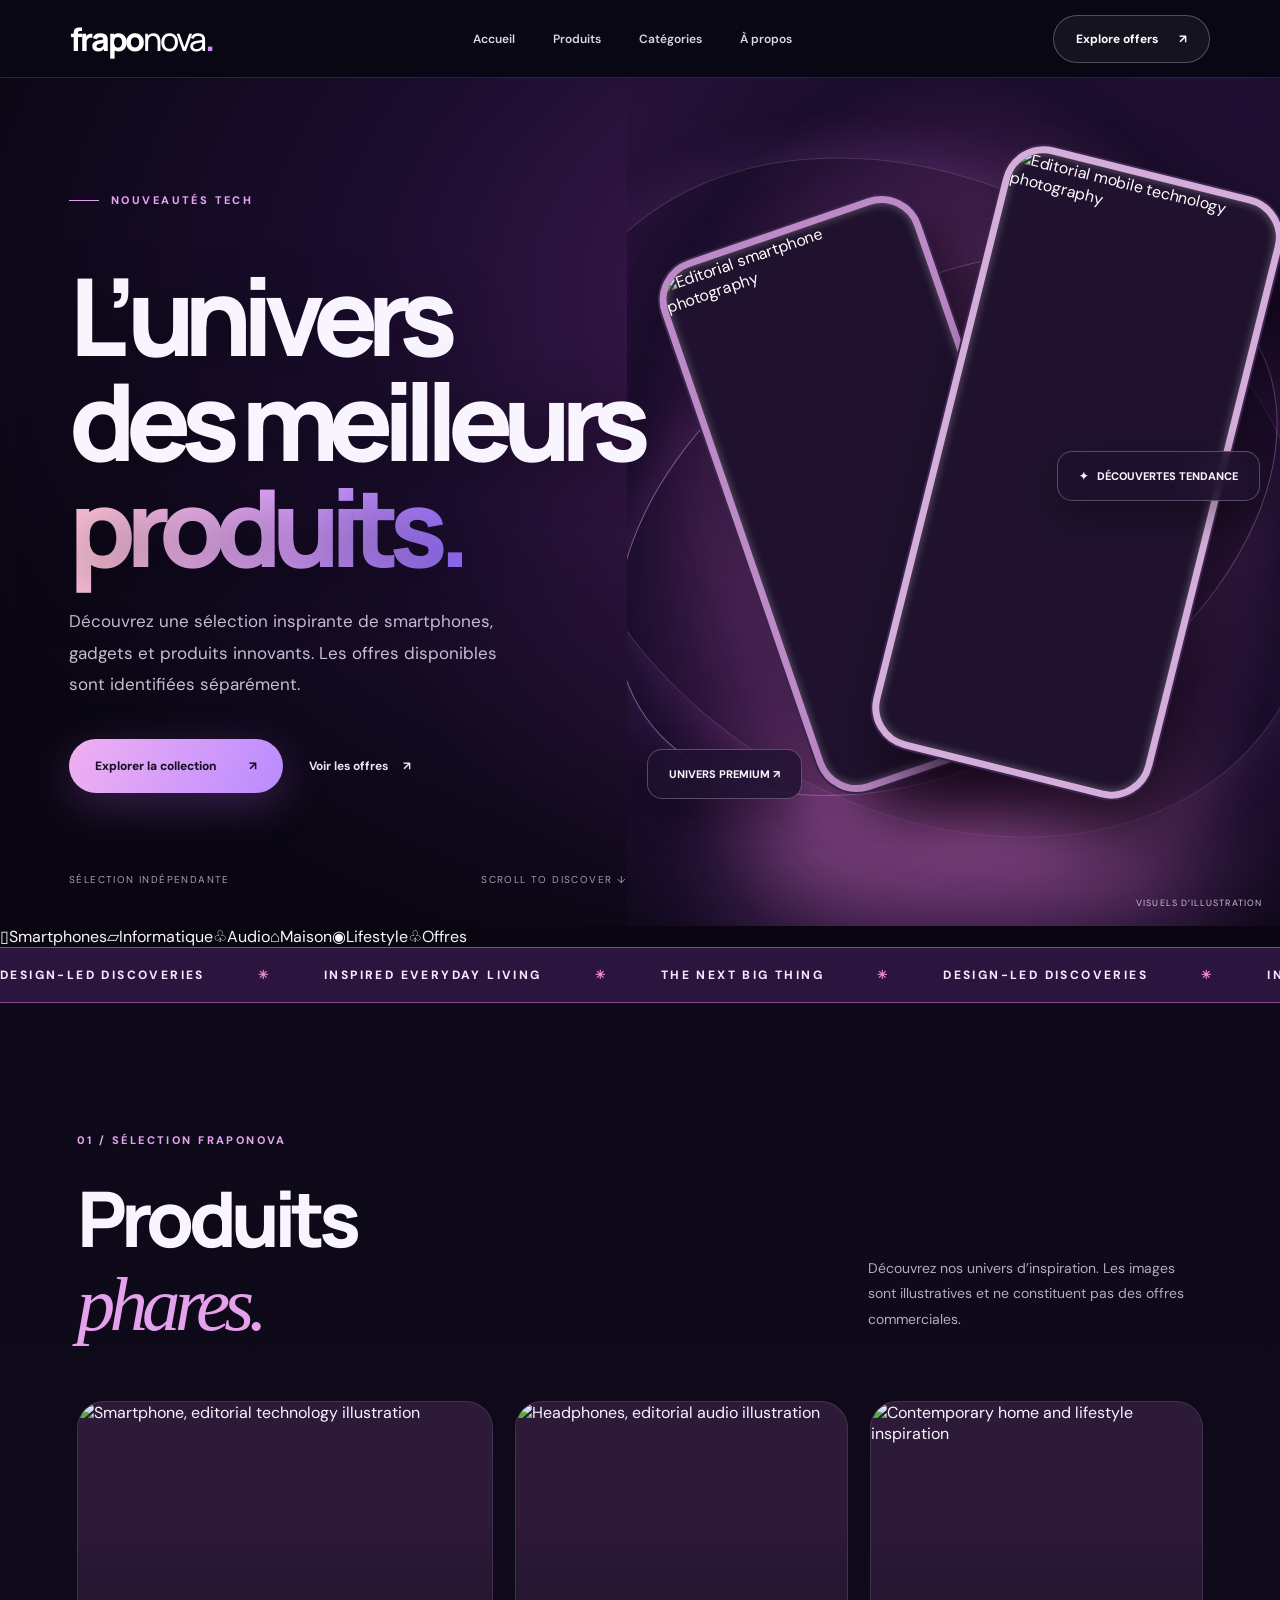
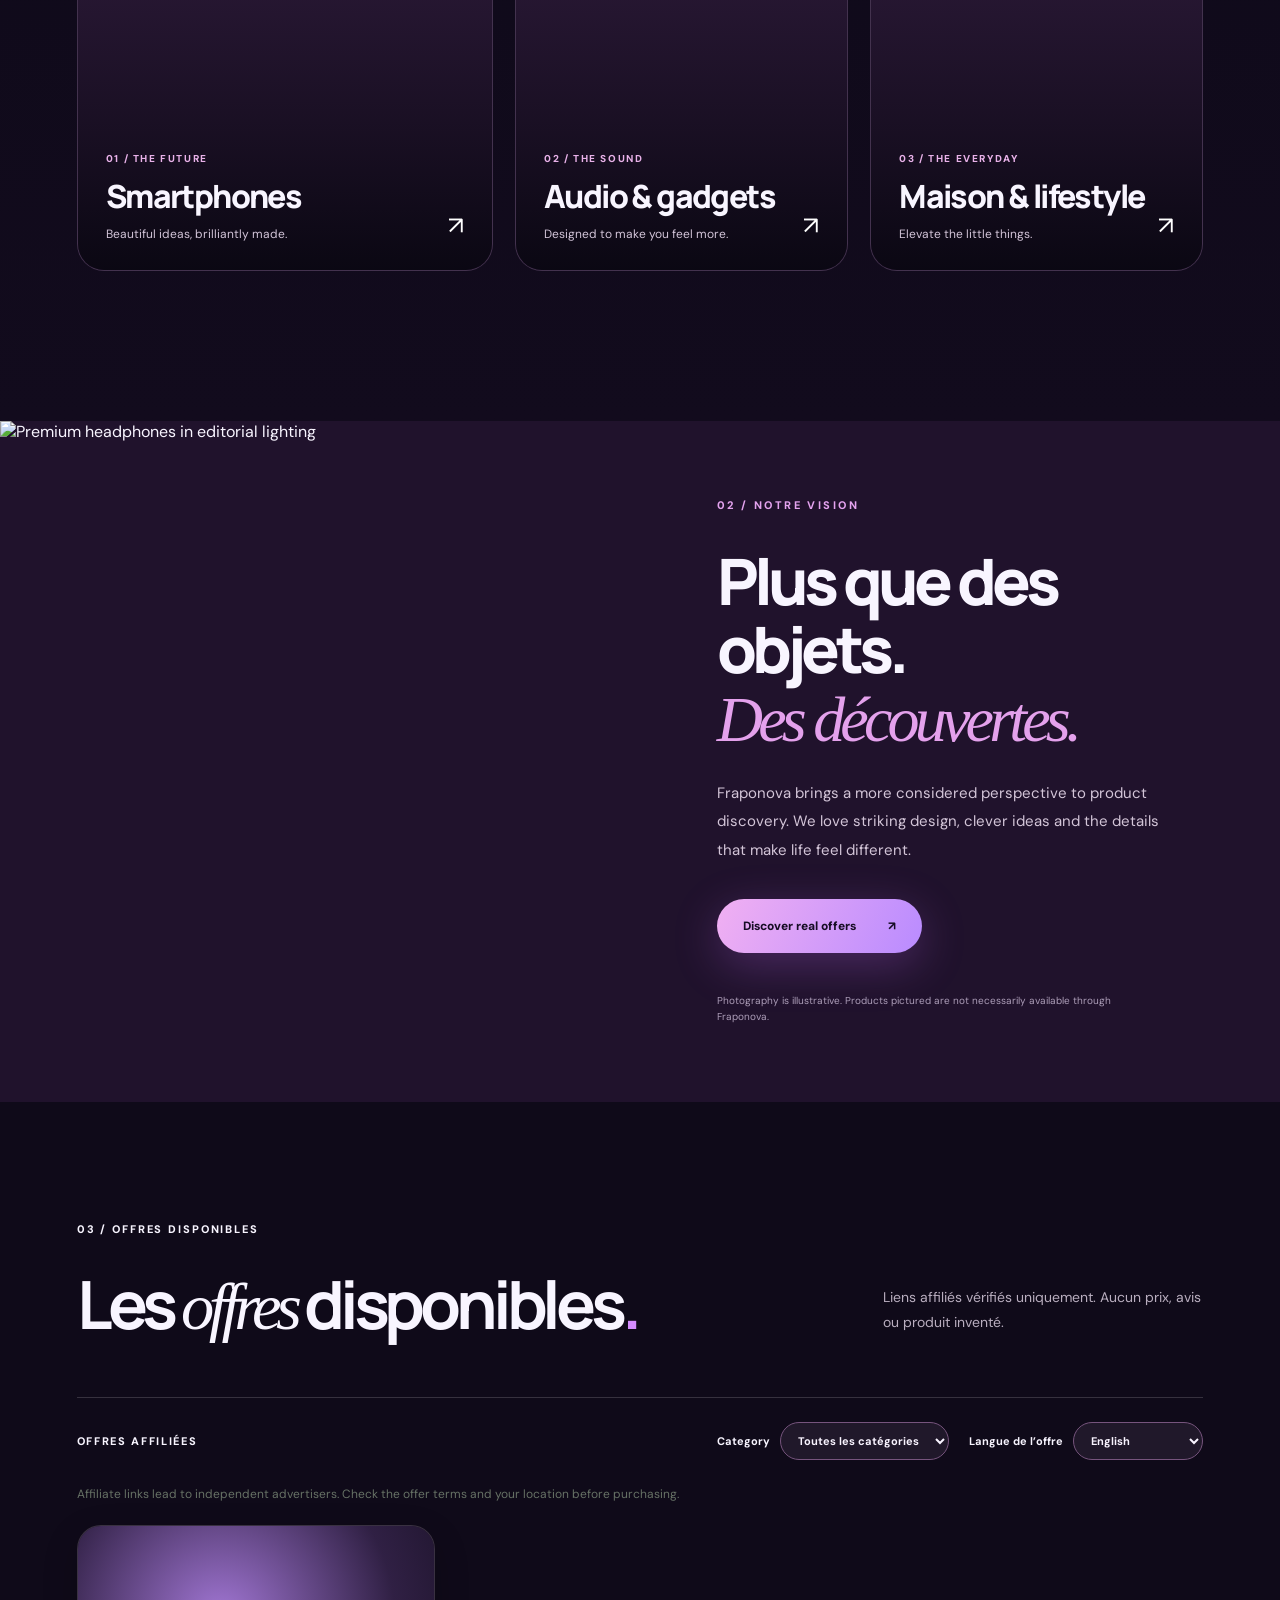
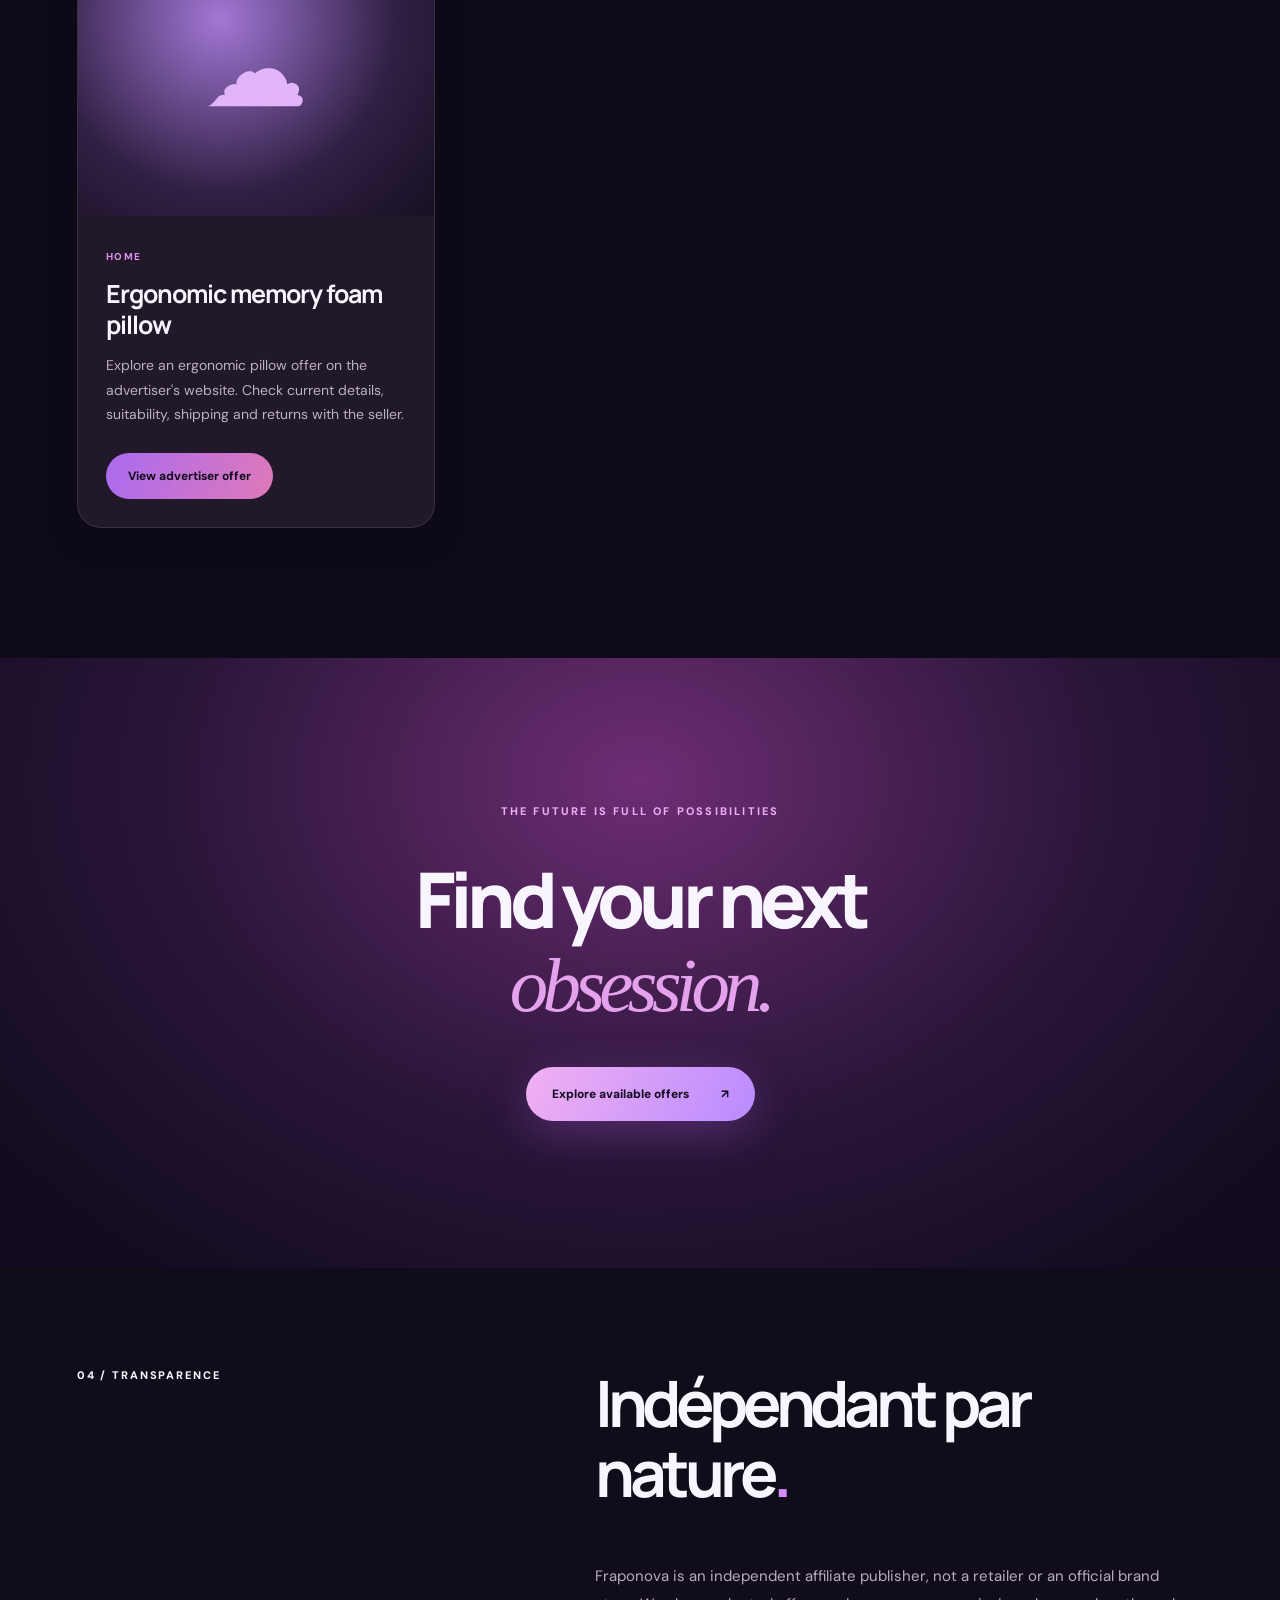
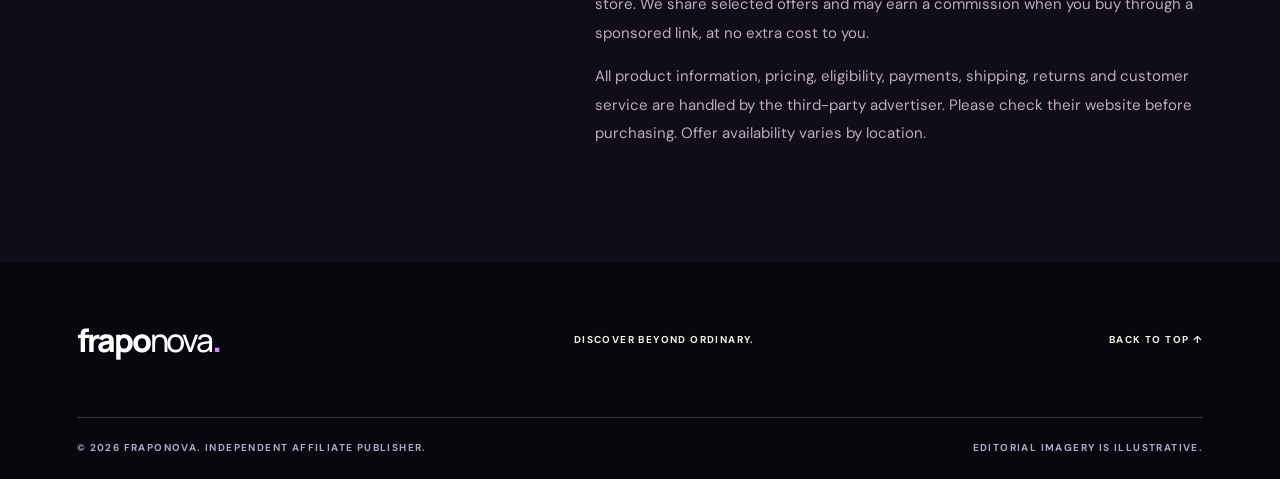
==== commit 767640fc: "feat: match French visual reference layout with category dock" ====
--- a/index.html
+++ b/index.html
@@ -1,14 +1,14 @@
 <!doctype html>
 <html lang="en"><head><meta charset="utf-8"><meta name="viewport" content="width=device-width,initial-scale=1"><meta name="theme-color" content="#090611"><meta name="description" content="Fraponova is an independent affiliate discovery platform. Explore curated offers and a cinematic editorial universe of technology, home and lifestyle."><title>Fraponova — Discover beyond ordinary</title><link rel="preconnect" href="https://fonts.googleapis.com"><link rel="preconnect" href="https://fonts.gstatic.com" crossorigin><link href="https://fonts.googleapis.com/css2?family=DM+Sans:wght@400;500;600;700&family=Manrope:wght@400;500;600;700;800&display=swap" rel="stylesheet"><link rel="stylesheet" href="/catalog-preview.css"><script src="/catalog-preview.js" defer></script></head>
 <body><a class="skip" href="#main">Skip to content</a>
-<div class="announcement">A NEW WAY TO DISCOVER <span>✳</span> INDEPENDENT AFFILIATE EDIT <span>✳</span> EXPLORE WHAT'S NEXT</div>
-<header class="site-header"><a class="brand" href="/" aria-label="Fraponova home">frapo<span>nova</span><span class="brand-dot">.</span></a><nav aria-label="Main navigation"><a href="#discover">Discover</a><a href="#collection">The edit</a><a href="#approach">Our vision</a></nav><a class="mobile-discover" href="#discover" aria-label="Discover categories">Discover</a><a class="header-cta" href="#collection">Explore offers <span aria-hidden="true">↗</span></a></header>
+
+<header class="site-header"><a class="brand" href="/" aria-label="Fraponova home">frapo<span>nova</span><span class="brand-dot">.</span></a><nav aria-label="Main navigation"><a href="#main">Accueil</a><a href="#collection">Produits</a><a href="#discover">Catégories</a><a href="#about">À propos</a></nav><a class="mobile-discover" href="#discover" aria-label="Discover categories">Discover</a><a class="header-cta" href="#collection">Explore offers <span aria-hidden="true">↗</span></a></header>
 <main id="main">
-<section class="signature-hero" aria-labelledby="hero-title"><div class="hero-glow"></div><div class="signature-copy"><div class="eyebrow"><span class="eyebrow-line"></span> THE FRAPONOVA SIGNATURE EXPERIENCE</div><h1 id="hero-title">Beyond<br><span>ordinary.</span></h1><p>Extraordinary discoveries start here. A curated universe of design, technology and everyday inspiration.</p><div class="signature-actions"><a class="primary-cta" href="#discover">Explore the universe <span>↗</span></a><a class="secondary-cta" href="#collection">See available offers <span>↗</span></a></div><div class="hero-micro"><span>INDEPENDENT BY DESIGN</span><span>SCROLL TO DISCOVER ↓</span></div></div><div class="signature-visual" aria-label="Editorial photography of technology products"><div class="visual-ring ring-one"></div><div class="visual-ring ring-two"></div><div class="phone-photo back-phone"><img src="https://images.unsplash.com/photo-1511707171634-5f897ff02aa9?auto=format&fit=crop&w=720&q=85" alt="Editorial smartphone photography" fetchpriority="high"></div><div class="phone-photo front-phone"><img src="https://images.unsplash.com/photo-1512499617640-c74ae3a79d37?auto=format&fit=crop&w=720&q=85" alt="Editorial mobile technology photography" fetchpriority="high"></div><div class="visual-light"></div><div class="visual-label label-top">✦ &nbsp; THE ART OF DISCOVERY</div><div class="visual-label label-bottom">EXPLORE THE EXTRAORDINARY ↗</div><div class="visual-caption">EDITORIAL IMAGERY · NOT PRODUCT OFFERS</div></div></section>
-<div class="signature-ticker" aria-label="Fraponova editorial values"><div>DESIGN-LED DISCOVERIES <span>✳</span> INSPIRED EVERYDAY LIVING <span>✳</span> THE NEXT BIG THING <span>✳</span> DESIGN-LED DISCOVERIES <span>✳</span> INSPIRED EVERYDAY LIVING <span>✳</span></div></div>
-<section class="discovery-section" id="discover"><div class="section-kicker">01 / DISCOVER THE UNIVERSE</div><div class="discovery-head"><h2>Curiosity looks<br><em>good on you.</em></h2><p>Explore the worlds that inspire our editorial eye. These are inspiration categories, not listings of products for sale.</p></div><div class="discovery-grid"><article class="discovery-tile tile-tech"><img src="https://images.unsplash.com/photo-1511707171634-5f897ff02aa9?auto=format&fit=crop&w=1100&q=85" alt="Smartphone, editorial technology illustration" loading="lazy"><div class="tile-content"><span>01 / THE FUTURE</span><h3>Technology</h3><p>Beautiful ideas, brilliantly made.</p><span class="tile-arrow" aria-hidden="true">↗</span></div></article><article class="discovery-tile tile-audio"><img src="https://images.unsplash.com/photo-1505740420928-5e560c06d30e?auto=format&fit=crop&w=850&q=85" alt="Headphones, editorial audio illustration" loading="lazy"><div class="tile-content"><span>02 / THE SOUND</span><h3>Audio &amp; gadgets</h3><p>Designed to make you feel more.</p><span class="tile-arrow" aria-hidden="true">↗</span></div></article><article class="discovery-tile tile-living"><img src="https://images.unsplash.com/photo-1494438639946-1ebd1d20bf85?auto=format&fit=crop&w=850&q=85" alt="Contemporary home and lifestyle inspiration" loading="lazy"><div class="tile-content"><span>03 / THE EVERYDAY</span><h3>Home &amp; lifestyle</h3><p>Elevate the little things.</p><span class="tile-arrow" aria-hidden="true">↗</span></div></article></div></section>
-<section class="editorial-feature" id="approach"><div class="editorial-media"><img src="https://images.unsplash.com/photo-1505740420928-5e560c06d30e?auto=format&fit=crop&w=1100&q=85" alt="Premium headphones in editorial lighting" loading="lazy"></div><div class="editorial-copy"><span class="section-kicker">02 / OUR POINT OF VIEW</span><h2>Not just things.<br><em>New perspectives.</em></h2><p>Fraponova brings a more considered perspective to product discovery. We love striking design, clever ideas and the details that make life feel different.</p><a class="primary-cta" href="#collection">Discover real offers <span>↗</span></a><small>Photography is illustrative. Products pictured are not necessarily available through Fraponova.</small></div></section>
-<section class="catalog-section" id="collection" aria-labelledby="catalog-title"><div class="collection-heading"><div><div class="section-number">03 / THE LIVE EDIT</div><h2 id="catalog-title">The <em>real</em> discoveries<span class="period">.</span></h2></div><p>Verified affiliate links only. We never display imaginary prices, reviews or checkout options.</p></div><div class="catalog-toolbar"><span>AVAILABLE AFFILIATE OFFERS</span><div class="controls"><label>Category <select id="category"><option value="all">All categories</option><option value="Home">Home</option></select></label><label>Offer language <select id="language"><option value="en">English</option><option value="de">Deutsch</option><option value="fr">Français</option></select></label></div></div><p id="catalog-message" role="status" aria-live="polite">Loading the collection…</p><div id="cards" class="cards"></div><p id="empty" hidden>No offers match this category yet.</p></section>
+<section class="signature-hero" aria-labelledby="hero-title"><div class="hero-glow"></div><div class="signature-copy"><div class="eyebrow"><span class="eyebrow-line"></span> NOUVEAUTÉS TECH</div><h1 id="hero-title">L’univers<br>des meilleurs<br><span>produits.</span></h1><p>Découvrez une sélection inspirante de smartphones, gadgets et produits innovants. Les offres disponibles sont identifiées séparément.</p><div class="signature-actions"><a class="primary-cta" href="#discover">Explorer la collection <span>↗</span></a><a class="secondary-cta" href="#collection">Voir les offres <span>↗</span></a></div><div class="hero-micro"><span>SÉLECTION INDÉPENDANTE</span><span>SCROLL TO DISCOVER ↓</span></div></div><div class="signature-visual" aria-label="Editorial photography of technology products"><div class="visual-ring ring-one"></div><div class="visual-ring ring-two"></div><div class="phone-photo back-phone"><img src="https://images.unsplash.com/photo-1511707171634-5f897ff02aa9?auto=format&fit=crop&w=720&q=85" alt="Editorial smartphone photography" fetchpriority="high"></div><div class="phone-photo front-phone"><img src="https://images.unsplash.com/photo-1512499617640-c74ae3a79d37?auto=format&fit=crop&w=720&q=85" alt="Editorial mobile technology photography" fetchpriority="high"></div><div class="visual-light"></div><div class="visual-label label-top">✦ &nbsp; DÉCOUVERTES TENDANCE</div><div class="visual-label label-bottom">UNIVERS PREMIUM ↗</div><div class="visual-caption">VISUELS D’ILLUSTRATION</div></div></section>
+<div class="category-dock" aria-label="Catégories d’inspiration"><a href="#discover"><span>▯</span>Smartphones</a><a href="#discover"><span>▱</span>Informatique</a><a href="#discover"><span>♧</span>Audio</a><a href="#discover"><span>⌂</span>Maison</a><a href="#discover"><span>◉</span>Lifestyle</a><a href="#collection"><span>♧</span>Offres</a></div><div class="signature-ticker" aria-label="Fraponova editorial values"><div>DESIGN-LED DISCOVERIES <span>✳</span> INSPIRED EVERYDAY LIVING <span>✳</span> THE NEXT BIG THING <span>✳</span> DESIGN-LED DISCOVERIES <span>✳</span> INSPIRED EVERYDAY LIVING <span>✳</span></div></div>
+<section class="discovery-section" id="discover"><div class="section-kicker">01 / SÉLECTION FRAPONOVA</div><div class="discovery-head"><h2>Produits<br><em>phares.</em></h2><p>Découvrez nos univers d’inspiration. Les images sont illustratives et ne constituent pas des offres commerciales.</p></div><div class="discovery-grid"><article class="discovery-tile tile-tech"><img src="https://images.unsplash.com/photo-1511707171634-5f897ff02aa9?auto=format&fit=crop&w=1100&q=85" alt="Smartphone, editorial technology illustration" loading="lazy"><div class="tile-content"><span>01 / THE FUTURE</span><h3>Smartphones</h3><p>Beautiful ideas, brilliantly made.</p><span class="tile-arrow" aria-hidden="true">↗</span></div></article><article class="discovery-tile tile-audio"><img src="https://images.unsplash.com/photo-1505740420928-5e560c06d30e?auto=format&fit=crop&w=850&q=85" alt="Headphones, editorial audio illustration" loading="lazy"><div class="tile-content"><span>02 / THE SOUND</span><h3>Audio &amp; gadgets</h3><p>Designed to make you feel more.</p><span class="tile-arrow" aria-hidden="true">↗</span></div></article><article class="discovery-tile tile-living"><img src="https://images.unsplash.com/photo-1494438639946-1ebd1d20bf85?auto=format&fit=crop&w=850&q=85" alt="Contemporary home and lifestyle inspiration" loading="lazy"><div class="tile-content"><span>03 / THE EVERYDAY</span><h3>Maison &amp; lifestyle</h3><p>Elevate the little things.</p><span class="tile-arrow" aria-hidden="true">↗</span></div></article></div></section>
+<section class="editorial-feature" id="approach"><div class="editorial-media"><img src="https://images.unsplash.com/photo-1505740420928-5e560c06d30e?auto=format&fit=crop&w=1100&q=85" alt="Premium headphones in editorial lighting" loading="lazy"></div><div class="editorial-copy"><span class="section-kicker">02 / NOTRE VISION</span><h2>Plus que des objets.<br><em>Des découvertes.</em></h2><p>Fraponova brings a more considered perspective to product discovery. We love striking design, clever ideas and the details that make life feel different.</p><a class="primary-cta" href="#collection">Discover real offers <span>↗</span></a><small>Photography is illustrative. Products pictured are not necessarily available through Fraponova.</small></div></section>
+<section class="catalog-section" id="collection" aria-labelledby="catalog-title"><div class="collection-heading"><div><div class="section-number">03 / OFFRES DISPONIBLES</div><h2 id="catalog-title">Les <em>offres</em> disponibles<span class="period">.</span></h2></div><p>Liens affiliés vérifiés uniquement. Aucun prix, avis ou produit inventé.</p></div><div class="catalog-toolbar"><span>OFFRES AFFILIÉES</span><div class="controls"><label>Category <select id="category"><option value="all">Toutes les catégories</option><option value="Home">Home</option></select></label><label>Langue de l’offre <select id="language"><option value="en">English</option><option value="de">Deutsch</option><option value="fr">Français</option></select></label></div></div><p id="catalog-message" role="status" aria-live="polite">Chargement des offres…</p><div id="cards" class="cards"></div><p id="empty" hidden>Aucune offre disponible dans cette catégorie.</p></section>
 <section class="closing-banner"><span>THE FUTURE IS FULL OF POSSIBILITIES</span><h2>Find your next<br><em>obsession.</em></h2><a class="primary-cta" href="#collection">Explore available offers <span>↗</span></a></section>
-<section class="about" id="about"><div class="section-number">04 / TRANSPARENCY</div><div><h2>Independent by design<span class="period">.</span></h2><p>Fraponova is an independent affiliate publisher, not a retailer or an official brand store. We share selected offers and may earn a commission when you buy through a sponsored link, at no extra cost to you.</p><p>All product information, pricing, eligibility, payments, shipping, returns and customer service are handled by the third-party advertiser. Please check their website before purchasing. Offer availability varies by location.</p></div></section></main>
+<section class="about" id="about"><div class="section-number">04 / TRANSPARENCE</div><div><h2>Indépendant par nature<span class="period">.</span></h2><p>Fraponova is an independent affiliate publisher, not a retailer or an official brand store. We share selected offers and may earn a commission when you buy through a sponsored link, at no extra cost to you.</p><p>All product information, pricing, eligibility, payments, shipping, returns and customer service are handled by the third-party advertiser. Please check their website before purchasing. Offer availability varies by location.</p></div></section></main>
 <footer><div class="footer-top"><a class="brand" href="/">frapo<span>nova</span><span class="brand-dot">.</span></a><span>DISCOVER BEYOND ORDINARY.</span><a href="#main">BACK TO TOP ↑</a></div><div class="footer-bottom"><span>© 2026 FRAPONOVA. INDEPENDENT AFFILIATE PUBLISHER.</span><span>EDITORIAL IMAGERY IS ILLUSTRATIVE.</span></div></footer></body></html>
--- a/catalog-preview.css
+++ b/catalog-preview.css
@@ -40,3 +40,9 @@
 @media(max-width:900px){.signature-hero{grid-template-columns:1fr}.signature-copy{padding:85px 7% 35px;min-height:540px}.signature-copy h1{margin:35px 0 24px;font-size:clamp(72px,12vw,118px)}.hero-micro{padding-top:65px}.signature-visual{min-height:590px}.phone-photo{border-radius:35px}.back-phone{width:34%;left:24%}.front-phone{width:36%;left:50%}.discovery-grid{grid-template-columns:1fr 1fr}.tile-tech{grid-column:span 2}.discovery-tile{min-height:400px}.editorial-feature{grid-template-columns:1fr}.editorial-media{min-height:540px}.editorial-copy{padding:80px 7%}.discovery-head{align-items:flex-start;flex-direction:column}}
 @media(max-width:600px){.announcement{font-size:8px;letter-spacing:.09em}.announcement span{margin:0 8px}.site-header{height:69px;padding:0 5%}.site-header nav{display:none}.brand{font-size:27px}.header-cta{font-size:10px;padding:12px}.header-cta span{margin-left:8px}.signature-copy{min-height:500px;padding:67px 6% 25px}.eyebrow{font-size:9px;letter-spacing:.13em}.signature-copy h1{font-size:clamp(61px,14vw,86px);letter-spacing:-.085em;margin:36px 0 25px}.signature-copy>p{font-size:14px;max-width:340px}.signature-actions{gap:17px}.primary-cta{padding:16px 19px;gap:12px;font-size:11px}.secondary-cta{font-size:11px}.hero-micro{font-size:8px;padding-top:65px}.signature-visual{min-height:490px}.phone-photo{border-radius:24px;border-width:5px}.back-phone{width:48%;height:69%;left:13%;top:16%}.front-phone{width:48%;height:74%;left:45%;top:10%}.visual-label{padding:10px;font-size:8px}.label-top{right:2%;top:45%}.label-bottom{left:2%;bottom:11%}.visual-caption{font-size:7px}.discovery-section{padding:85px 5%}.discovery-head h2{font-size:clamp(49px,11vw,67px)}.discovery-grid{grid-template-columns:1fr}.tile-tech{grid-column:auto}.discovery-tile{min-height:400px}.tile-content h3{font-size:35px}.editorial-media{min-height:390px}.editorial-copy{padding:65px 6%}.editorial-copy h2{font-size:clamp(47px,10vw,66px)}.catalog-section{padding-top:75px;padding-bottom:80px}.closing-banner{min-height:500px}.closing-banner h2{font-size:clamp(50px,12vw,75px)}}
 @media(prefers-reduced-motion:reduce){.signature-ticker>div{animation:none}.phone-photo,.discovery-tile img,.primary-cta{transition:none}}
+
+/* Mobile navigation, touch accessibility and native select resilience */
+.mobile-discover{display:none;color:#e7c5f4;text-decoration:none;font-size:12px;font-weight:700}
+.controls select{appearance:auto;-webkit-appearance:menulist;min-width:130px;cursor:pointer;touch-action:manipulation;position:relative;z-index:2}
+@media(max-width:600px){.mobile-discover{display:inline-flex;align-items:center;min-height:44px}.header-cta{min-height:44px;display:inline-flex;align-items:center}.site-header{gap:12px}.signature-actions>a{min-height:44px}.controls{display:flex;flex-wrap:wrap;gap:12px}.controls label{display:flex;flex-direction:column;gap:6px}.controls select{min-height:44px}.catalog-toolbar{align-items:flex-start;flex-direction:column;gap:16px}.signature-copy h1{overflow-wrap:normal;max-width:100%}}
+@media(max-width:370px){.mobile-discover{display:none}.signature-copy h1{font-size:57px}.signature-actions{gap:12px}.secondary-cta{font-size:10px}}
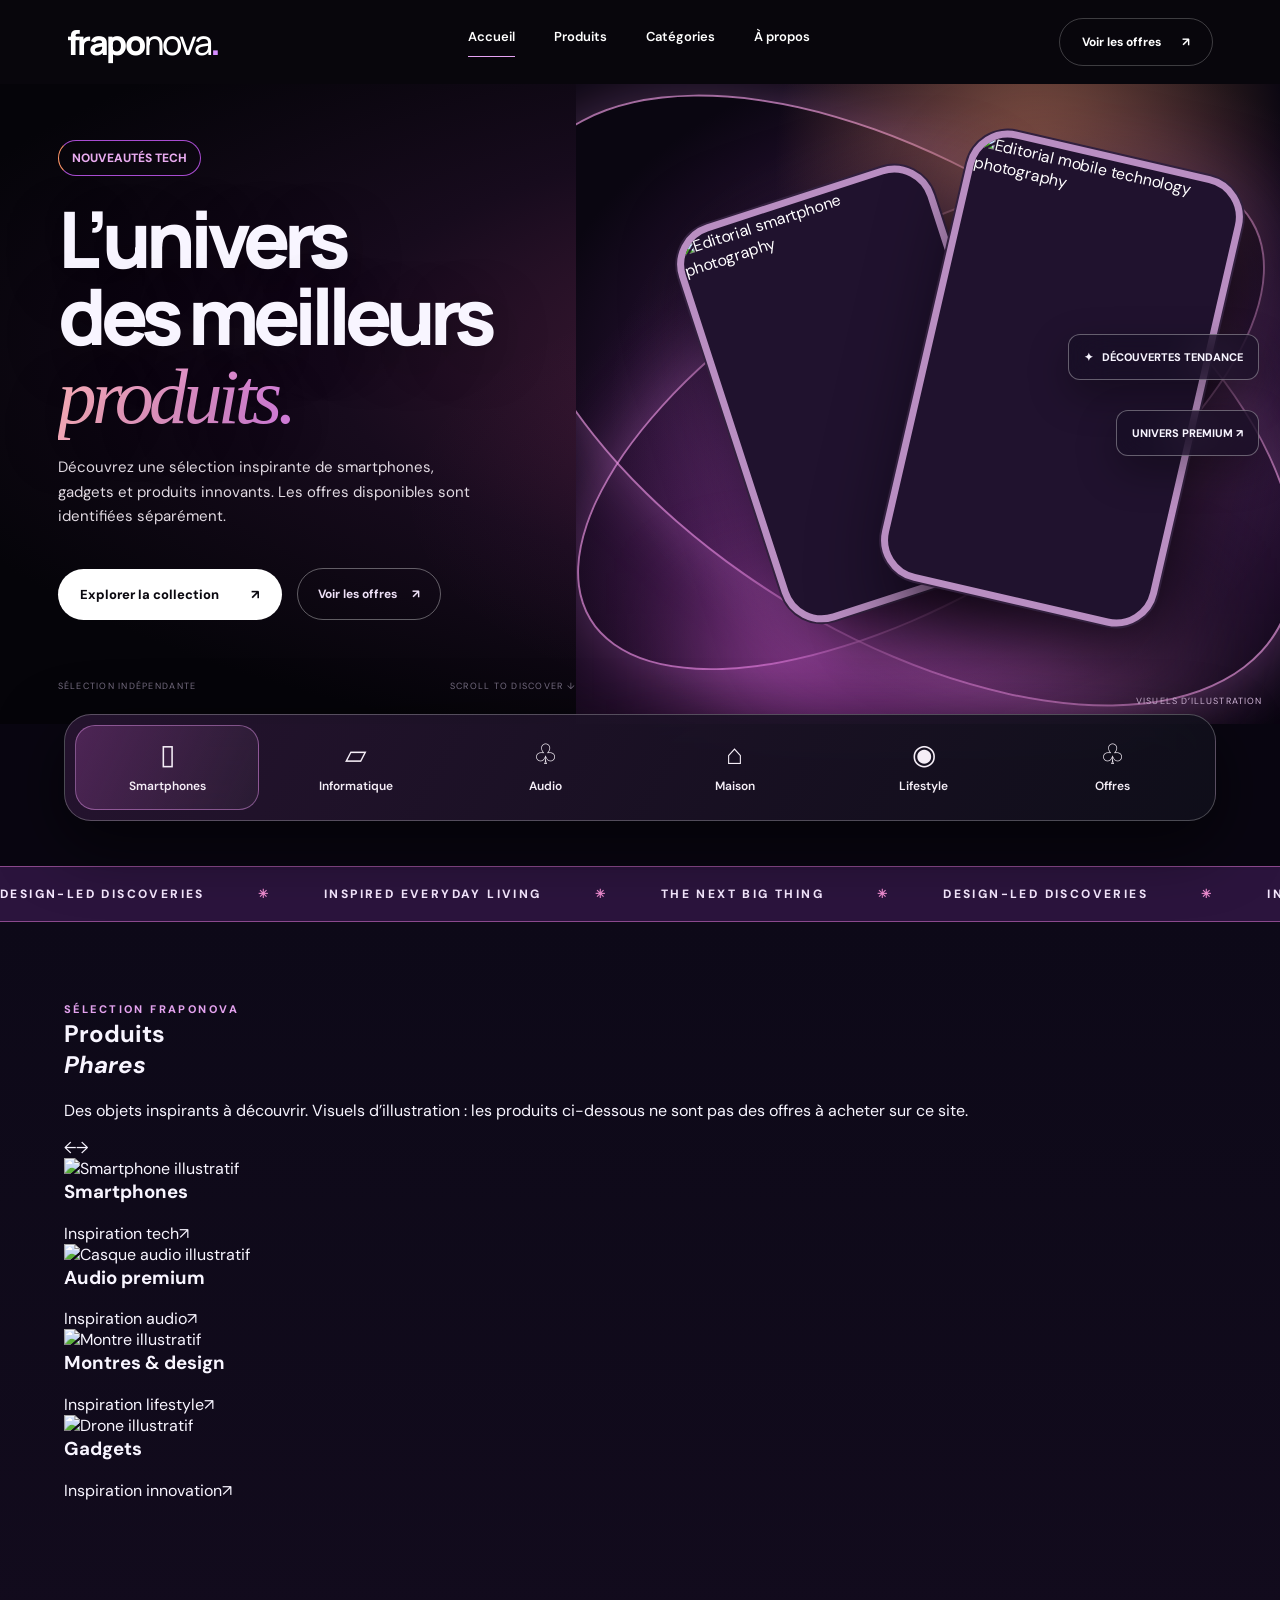
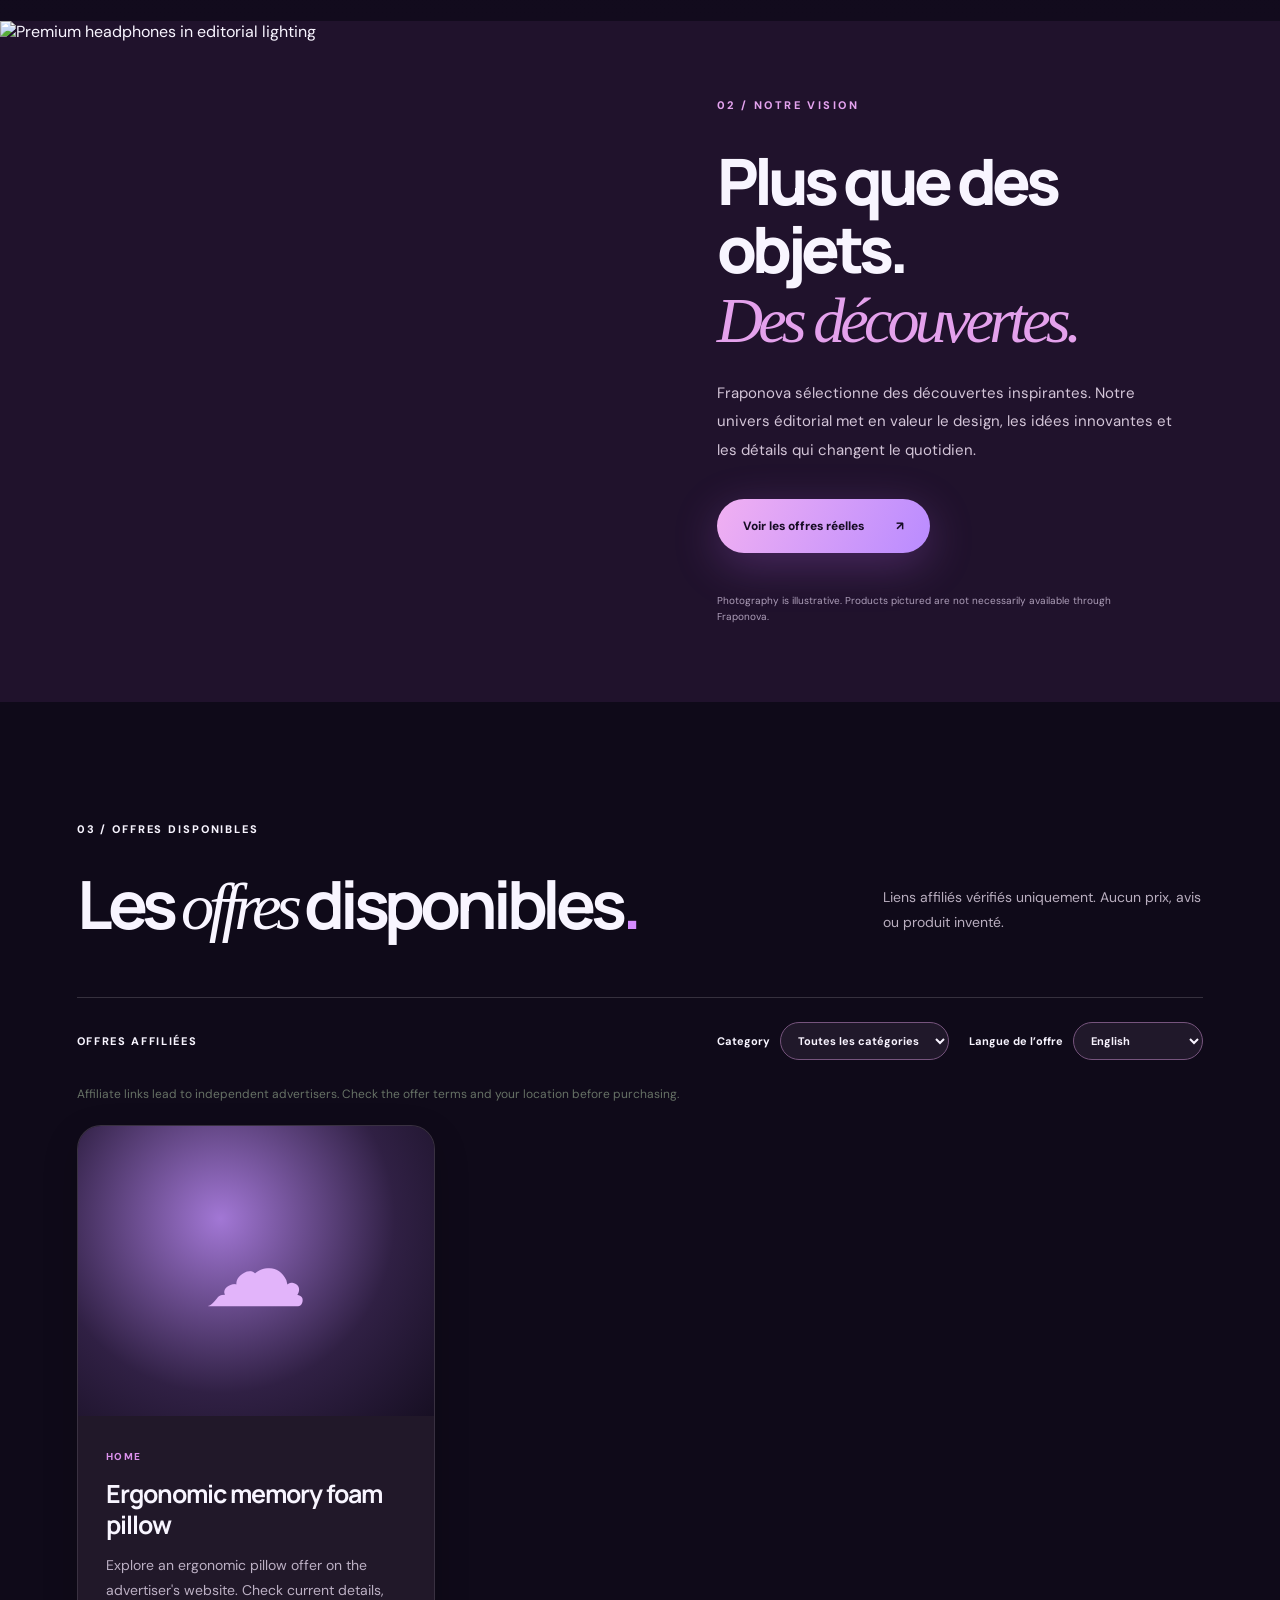
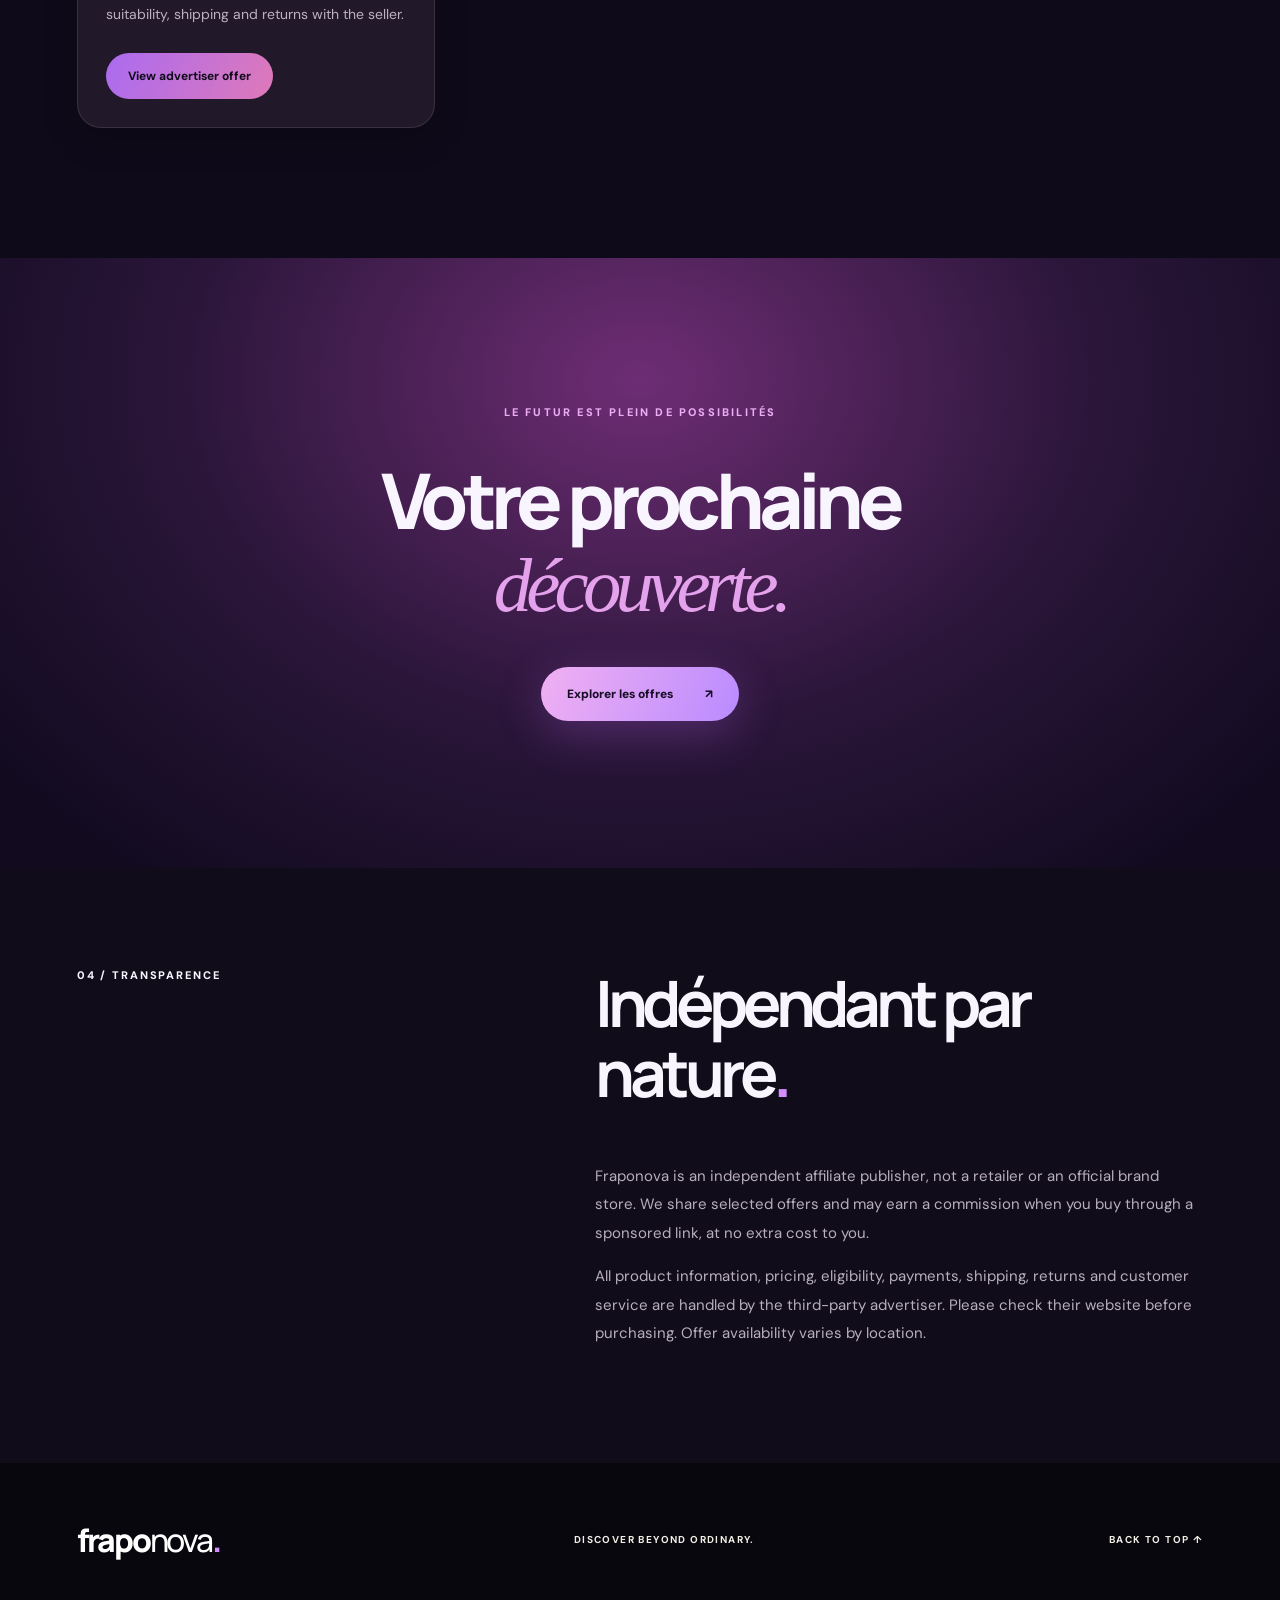
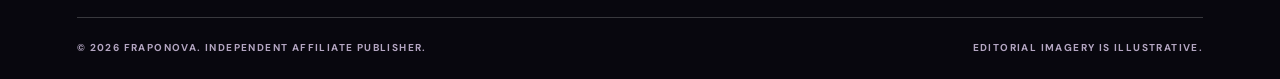
==== commit da6e77e5: "feat: recreate reference featured four-card product rail with honest editorial labels" ====
--- a/index.html
+++ b/index.html
@@ -2,13 +2,13 @@
 <html lang="en"><head><meta charset="utf-8"><meta name="viewport" content="width=device-width,initial-scale=1"><meta name="theme-color" content="#090611"><meta name="description" content="Fraponova is an independent affiliate discovery platform. Explore curated offers and a cinematic editorial universe of technology, home and lifestyle."><title>Fraponova — Discover beyond ordinary</title><link rel="preconnect" href="https://fonts.googleapis.com"><link rel="preconnect" href="https://fonts.gstatic.com" crossorigin><link href="https://fonts.googleapis.com/css2?family=DM+Sans:wght@400;500;600;700&family=Manrope:wght@400;500;600;700;800&display=swap" rel="stylesheet"><link rel="stylesheet" href="/catalog-preview.css"><script src="/catalog-preview.js" defer></script></head>
 <body><a class="skip" href="#main">Skip to content</a>
 
-<header class="site-header"><a class="brand" href="/" aria-label="Fraponova home">frapo<span>nova</span><span class="brand-dot">.</span></a><nav aria-label="Main navigation"><a href="#main">Accueil</a><a href="#collection">Produits</a><a href="#discover">Catégories</a><a href="#about">À propos</a></nav><a class="mobile-discover" href="#discover" aria-label="Discover categories">Discover</a><a class="header-cta" href="#collection">Explore offers <span aria-hidden="true">↗</span></a></header>
+<header class="site-header"><a class="brand" href="/" aria-label="Fraponova home">frapo<span>nova</span><span class="brand-dot">.</span></a><nav aria-label="Main navigation"><a href="#main">Accueil</a><a href="#collection">Produits</a><a href="#discover">Catégories</a><a href="#about">À propos</a></nav><a class="mobile-discover" href="#discover" aria-label="Discover categories">Discover</a><a class="header-cta" href="#collection">Voir les offres <span aria-hidden="true">↗</span></a></header>
 <main id="main">
 <section class="signature-hero" aria-labelledby="hero-title"><div class="hero-glow"></div><div class="signature-copy"><div class="eyebrow"><span class="eyebrow-line"></span> NOUVEAUTÉS TECH</div><h1 id="hero-title">L’univers<br>des meilleurs<br><span>produits.</span></h1><p>Découvrez une sélection inspirante de smartphones, gadgets et produits innovants. Les offres disponibles sont identifiées séparément.</p><div class="signature-actions"><a class="primary-cta" href="#discover">Explorer la collection <span>↗</span></a><a class="secondary-cta" href="#collection">Voir les offres <span>↗</span></a></div><div class="hero-micro"><span>SÉLECTION INDÉPENDANTE</span><span>SCROLL TO DISCOVER ↓</span></div></div><div class="signature-visual" aria-label="Editorial photography of technology products"><div class="visual-ring ring-one"></div><div class="visual-ring ring-two"></div><div class="phone-photo back-phone"><img src="https://images.unsplash.com/photo-1511707171634-5f897ff02aa9?auto=format&fit=crop&w=720&q=85" alt="Editorial smartphone photography" fetchpriority="high"></div><div class="phone-photo front-phone"><img src="https://images.unsplash.com/photo-1512499617640-c74ae3a79d37?auto=format&fit=crop&w=720&q=85" alt="Editorial mobile technology photography" fetchpriority="high"></div><div class="visual-light"></div><div class="visual-label label-top">✦ &nbsp; DÉCOUVERTES TENDANCE</div><div class="visual-label label-bottom">UNIVERS PREMIUM ↗</div><div class="visual-caption">VISUELS D’ILLUSTRATION</div></div></section>
 <div class="category-dock" aria-label="Catégories d’inspiration"><a href="#discover"><span>▯</span>Smartphones</a><a href="#discover"><span>▱</span>Informatique</a><a href="#discover"><span>♧</span>Audio</a><a href="#discover"><span>⌂</span>Maison</a><a href="#discover"><span>◉</span>Lifestyle</a><a href="#collection"><span>♧</span>Offres</a></div><div class="signature-ticker" aria-label="Fraponova editorial values"><div>DESIGN-LED DISCOVERIES <span>✳</span> INSPIRED EVERYDAY LIVING <span>✳</span> THE NEXT BIG THING <span>✳</span> DESIGN-LED DISCOVERIES <span>✳</span> INSPIRED EVERYDAY LIVING <span>✳</span></div></div>
-<section class="discovery-section" id="discover"><div class="section-kicker">01 / SÉLECTION FRAPONOVA</div><div class="discovery-head"><h2>Produits<br><em>phares.</em></h2><p>Découvrez nos univers d’inspiration. Les images sont illustratives et ne constituent pas des offres commerciales.</p></div><div class="discovery-grid"><article class="discovery-tile tile-tech"><img src="https://images.unsplash.com/photo-1511707171634-5f897ff02aa9?auto=format&fit=crop&w=1100&q=85" alt="Smartphone, editorial technology illustration" loading="lazy"><div class="tile-content"><span>01 / THE FUTURE</span><h3>Smartphones</h3><p>Beautiful ideas, brilliantly made.</p><span class="tile-arrow" aria-hidden="true">↗</span></div></article><article class="discovery-tile tile-audio"><img src="https://images.unsplash.com/photo-1505740420928-5e560c06d30e?auto=format&fit=crop&w=850&q=85" alt="Headphones, editorial audio illustration" loading="lazy"><div class="tile-content"><span>02 / THE SOUND</span><h3>Audio &amp; gadgets</h3><p>Designed to make you feel more.</p><span class="tile-arrow" aria-hidden="true">↗</span></div></article><article class="discovery-tile tile-living"><img src="https://images.unsplash.com/photo-1494438639946-1ebd1d20bf85?auto=format&fit=crop&w=850&q=85" alt="Contemporary home and lifestyle inspiration" loading="lazy"><div class="tile-content"><span>03 / THE EVERYDAY</span><h3>Maison &amp; lifestyle</h3><p>Elevate the little things.</p><span class="tile-arrow" aria-hidden="true">↗</span></div></article></div></section>
-<section class="editorial-feature" id="approach"><div class="editorial-media"><img src="https://images.unsplash.com/photo-1505740420928-5e560c06d30e?auto=format&fit=crop&w=1100&q=85" alt="Premium headphones in editorial lighting" loading="lazy"></div><div class="editorial-copy"><span class="section-kicker">02 / NOTRE VISION</span><h2>Plus que des objets.<br><em>Des découvertes.</em></h2><p>Fraponova brings a more considered perspective to product discovery. We love striking design, clever ideas and the details that make life feel different.</p><a class="primary-cta" href="#collection">Discover real offers <span>↗</span></a><small>Photography is illustrative. Products pictured are not necessarily available through Fraponova.</small></div></section>
+<section class="discovery-section" id="discover"><div class="featured-row"><div class="featured-intro"><span class="section-kicker">SÉLECTION FRAPONOVA</span><h2>Produits<br><em>Phares</em></h2><p>Des objets inspirants à découvrir. Visuels d’illustration : les produits ci-dessous ne sont pas des offres à acheter sur ce site.</p><div class="feature-arrows"><a href="#collection" aria-label="Voir les offres disponibles">←</a><a href="#collection" aria-label="Explorer les offres disponibles">→</a></div></div><div class="featured-products"><article class="featured-product"><div class="featured-photo"><img src="https://images.unsplash.com/photo-1511707171634-5f897ff02aa9?auto=format&fit=crop&w=650&q=85" alt="Smartphone illustratif" loading="lazy"></div><div class="featured-detail"><h3>Smartphones</h3><span>Inspiration tech</span><a href="#collection" aria-label="Voir les offres disponibles">↗</a></div></article><article class="featured-product"><div class="featured-photo"><img src="https://images.unsplash.com/photo-1505740420928-5e560c06d30e?auto=format&fit=crop&w=650&q=85" alt="Casque audio illustratif" loading="lazy"></div><div class="featured-detail"><h3>Audio premium</h3><span>Inspiration audio</span><a href="#collection" aria-label="Voir les offres disponibles">↗</a></div></article><article class="featured-product"><div class="featured-photo"><img src="https://images.unsplash.com/photo-1523275335684-37898b6baf30?auto=format&fit=crop&w=650&q=85" alt="Montre illustratif" loading="lazy"></div><div class="featured-detail"><h3>Montres & design</h3><span>Inspiration lifestyle</span><a href="#collection" aria-label="Voir les offres disponibles">↗</a></div></article><article class="featured-product"><div class="featured-photo"><img src="https://images.unsplash.com/photo-1473968512647-3e447244af8f?auto=format&fit=crop&w=650&q=85" alt="Drone illustratif" loading="lazy"></div><div class="featured-detail"><h3>Gadgets</h3><span>Inspiration innovation</span><a href="#collection" aria-label="Voir les offres disponibles">↗</a></div></article></div></div></section>
+<section class="editorial-feature" id="approach"><div class="editorial-media"><img src="https://images.unsplash.com/photo-1505740420928-5e560c06d30e?auto=format&fit=crop&w=1100&q=85" alt="Premium headphones in editorial lighting" loading="lazy"></div><div class="editorial-copy"><span class="section-kicker">02 / NOTRE VISION</span><h2>Plus que des objets.<br><em>Des découvertes.</em></h2><p>Fraponova sélectionne des découvertes inspirantes. Notre univers éditorial met en valeur le design, les idées innovantes et les détails qui changent le quotidien.</p><a class="primary-cta" href="#collection">Voir les offres réelles <span>↗</span></a><small>Photography is illustrative. Products pictured are not necessarily available through Fraponova.</small></div></section>
 <section class="catalog-section" id="collection" aria-labelledby="catalog-title"><div class="collection-heading"><div><div class="section-number">03 / OFFRES DISPONIBLES</div><h2 id="catalog-title">Les <em>offres</em> disponibles<span class="period">.</span></h2></div><p>Liens affiliés vérifiés uniquement. Aucun prix, avis ou produit inventé.</p></div><div class="catalog-toolbar"><span>OFFRES AFFILIÉES</span><div class="controls"><label>Category <select id="category"><option value="all">Toutes les catégories</option><option value="Home">Home</option></select></label><label>Langue de l’offre <select id="language"><option value="en">English</option><option value="de">Deutsch</option><option value="fr">Français</option></select></label></div></div><p id="catalog-message" role="status" aria-live="polite">Chargement des offres…</p><div id="cards" class="cards"></div><p id="empty" hidden>Aucune offre disponible dans cette catégorie.</p></section>
-<section class="closing-banner"><span>THE FUTURE IS FULL OF POSSIBILITIES</span><h2>Find your next<br><em>obsession.</em></h2><a class="primary-cta" href="#collection">Explore available offers <span>↗</span></a></section>
+<section class="closing-banner"><span>LE FUTUR EST PLEIN DE POSSIBILITÉS</span><h2>Votre prochaine<br><em>découverte.</em></h2><a class="primary-cta" href="#collection">Explorer les offres <span>↗</span></a></section>
 <section class="about" id="about"><div class="section-number">04 / TRANSPARENCE</div><div><h2>Indépendant par nature<span class="period">.</span></h2><p>Fraponova is an independent affiliate publisher, not a retailer or an official brand store. We share selected offers and may earn a commission when you buy through a sponsored link, at no extra cost to you.</p><p>All product information, pricing, eligibility, payments, shipping, returns and customer service are handled by the third-party advertiser. Please check their website before purchasing. Offer availability varies by location.</p></div></section></main>
 <footer><div class="footer-top"><a class="brand" href="/">frapo<span>nova</span><span class="brand-dot">.</span></a><span>DISCOVER BEYOND ORDINARY.</span><a href="#main">BACK TO TOP ↑</a></div><div class="footer-bottom"><span>© 2026 FRAPONOVA. INDEPENDENT AFFILIATE PUBLISHER.</span><span>EDITORIAL IMAGERY IS ILLUSTRATIVE.</span></div></footer></body></html>
--- a/catalog-preview.css
+++ b/catalog-preview.css
@@ -46,3 +46,12 @@
 .controls select{appearance:auto;-webkit-appearance:menulist;min-width:130px;cursor:pointer;touch-action:manipulation;position:relative;z-index:2}
 @media(max-width:600px){.mobile-discover{display:inline-flex;align-items:center;min-height:44px}.header-cta{min-height:44px;display:inline-flex;align-items:center}.site-header{gap:12px}.signature-actions>a{min-height:44px}.controls{display:flex;flex-wrap:wrap;gap:12px}.controls label{display:flex;flex-direction:column;gap:6px}.controls select{min-height:44px}.catalog-toolbar{align-items:flex-start;flex-direction:column;gap:16px}.signature-copy h1{overflow-wrap:normal;max-width:100%}}
 @media(max-width:370px){.mobile-discover{display:none}.signature-copy h1{font-size:57px}.signature-actions{gap:12px}.secondary-cta{font-size:10px}}
+
+/* French reference-matched presentation — dark cinematic, blush highlights */
+.announcement{display:none!important}.site-header{height:84px;position:relative;padding:0 5.2%;background:#08060c;border-bottom:0}.site-header .brand{font-size:34px;letter-spacing:-.07em}.site-header nav{gap:39px}.site-header nav a{font-size:13px;color:#fff}.site-header nav a:first-child{border-bottom:1px solid #e6a3f4;padding-bottom:11px}.header-cta{background:transparent;border:1px solid #ffffff38}
+.signature-hero{min-height:640px;grid-template-columns:45% 55%;background:radial-gradient(ellipse at 77% 43%,#512040 0%,#170b1d 47%,#050409 81%)}.signature-copy{padding:56px 0 32px 10%;z-index:5}.signature-copy .eyebrow{display:inline-flex;border:1px solid #a84cd1;border-left-color:#ff9568;border-radius:50px;padding:9px 13px;font-size:12px;letter-spacing:0;color:#e8abef}.signature-copy .eyebrow-line{display:none}.signature-copy h1{font-size:clamp(63px,6.1vw,100px);line-height:.99;letter-spacing:-.078em;margin:24px -22% 20px 0;font-weight:800}.signature-copy h1 span{font-family:Georgia,serif;font-style:italic;font-weight:400;letter-spacing:-.06em;background:linear-gradient(105deg,#ffb3ba,#d57fe0);-webkit-background-clip:text;background-clip:text}.signature-copy>p{font-size:15px;line-height:1.65;max-width:435px;color:#e2dbe3}.signature-actions{margin-top:24px;gap:15px}.signature-actions .primary-cta{background:#fff;color:#0b0910;box-shadow:none;font-size:13px;padding:17px 22px}.signature-actions .secondary-cta{border:1px solid #ffffff59;border-radius:50px;padding:17px 20px;font-size:12px}.signature-copy .hero-micro{font-size:9px;opacity:.7;padding-top:45px}
+.signature-visual{min-height:640px;background:radial-gradient(ellipse at 60% 52%,#77376d 0%,#2c1338 46%,#0a0611 80%)}.signature-visual:after{content:"";position:absolute;inset:0;background:radial-gradient(ellipse at 65% 13%,#ffa36b7a,transparent 40%),radial-gradient(ellipse at 35% 90%,#d044df55,transparent 52%);pointer-events:none}.visual-ring{border:2px solid #f3a0e8a8;box-shadow:0 0 65px #e78deb4d}.phone-photo{border-color:#b98ec2;box-shadow:0 0 0 2px #32203e,25px 34px 85px #050108d9}.back-phone{width:38%;height:65%;left:21%;top:16%;transform:rotate(-18deg)}.front-phone{width:40%;height:72%;left:49%;top:10%;transform:rotate(13deg)}.visual-label{border:1px solid #ffffff55;background:#160f24a6;border-radius:12px;padding:15px;font-size:11px}.label-top{right:3%;top:39%}.label-bottom{right:3%;left:auto;top:51%;bottom:auto}.visual-caption{z-index:5}
+.category-dock{position:relative;z-index:10;max-width:1300px;width:90%;margin:-10px auto 0;padding:10px;display:grid;grid-template-columns:repeat(6,minmax(0,1fr));gap:5px;background:linear-gradient(120deg,#291633dd,#10101bdc);border:1px solid #ffffff40;border-radius:27px;box-shadow:0 22px 65px #0009;backdrop-filter:blur(30px)}.category-dock a{display:flex;align-items:center;justify-content:center;flex-direction:column;min-height:85px;border-radius:20px;font-size:12px;font-weight:600;color:#f5eef7;text-decoration:none;transition:background .2s}.category-dock a:first-child,.category-dock a:hover{background:linear-gradient(115deg,#7c39817a,#ffffff0a);border:1px solid #d58bdd80}.category-dock span{font-size:28px;font-weight:400;margin-bottom:9px;line-height:1}.signature-ticker{margin-top:45px}
+.discovery-section{padding:75px 5% 120px}.discovery-head{margin:22px 0 40px}.discovery-head h2{font-size:clamp(53px,5.8vw,88px)}.discovery-grid{grid-template-columns:repeat(3,minmax(0,1fr));gap:18px}.discovery-tile{min-height:410px}.tile-tech{grid-column:auto}
+@media(max-width:900px){.site-header{height:70px}.signature-hero{grid-template-columns:1fr}.signature-copy{padding:75px 7% 30px;min-height:500px}.signature-copy h1{font-size:clamp(68px,10vw,98px);margin:25px 0}.signature-visual{min-height:560px}.category-dock{grid-template-columns:repeat(3,minmax(0,1fr));margin-top:15px}.discovery-grid{grid-template-columns:1fr 1fr}.tile-tech{grid-column:span 2}}
+@media(max-width:600px){.site-header{padding:0 5%;height:68px}.site-header .brand{font-size:28px}.signature-copy{padding:53px 6% 20px;min-height:440px}.signature-copy h1{font-size:clamp(53px,12.5vw,73px);margin:22px 0 18px}.signature-copy .eyebrow{font-size:10px}.signature-copy>p{font-size:13px}.signature-actions .primary-cta,.signature-actions .secondary-cta{font-size:11px;padding:15px 14px}.signature-copy .hero-micro{padding-top:35px}.signature-visual{min-height:450px}.back-phone{width:48%;left:15%}.front-phone{width:47%;left:48%}.visual-label{font-size:8px;padding:9px}.label-top{right:1%;top:40%}.label-bottom{right:1%;top:53%}.category-dock{width:94%;grid-template-columns:repeat(4,minmax(0,1fr));padding:6px;border-radius:20px;gap:2px}.category-dock a{font-size:9px;min-height:74px;border-radius:13px}.category-dock span{font-size:23px}.category-dock a:nth-child(n+5){display:none}.signature-ticker{margin-top:30px}.discovery-section{padding:70px 5%}.discovery-grid{grid-template-columns:1fr}.tile-tech{grid-column:auto}.discovery-tile{min-height:370px}}
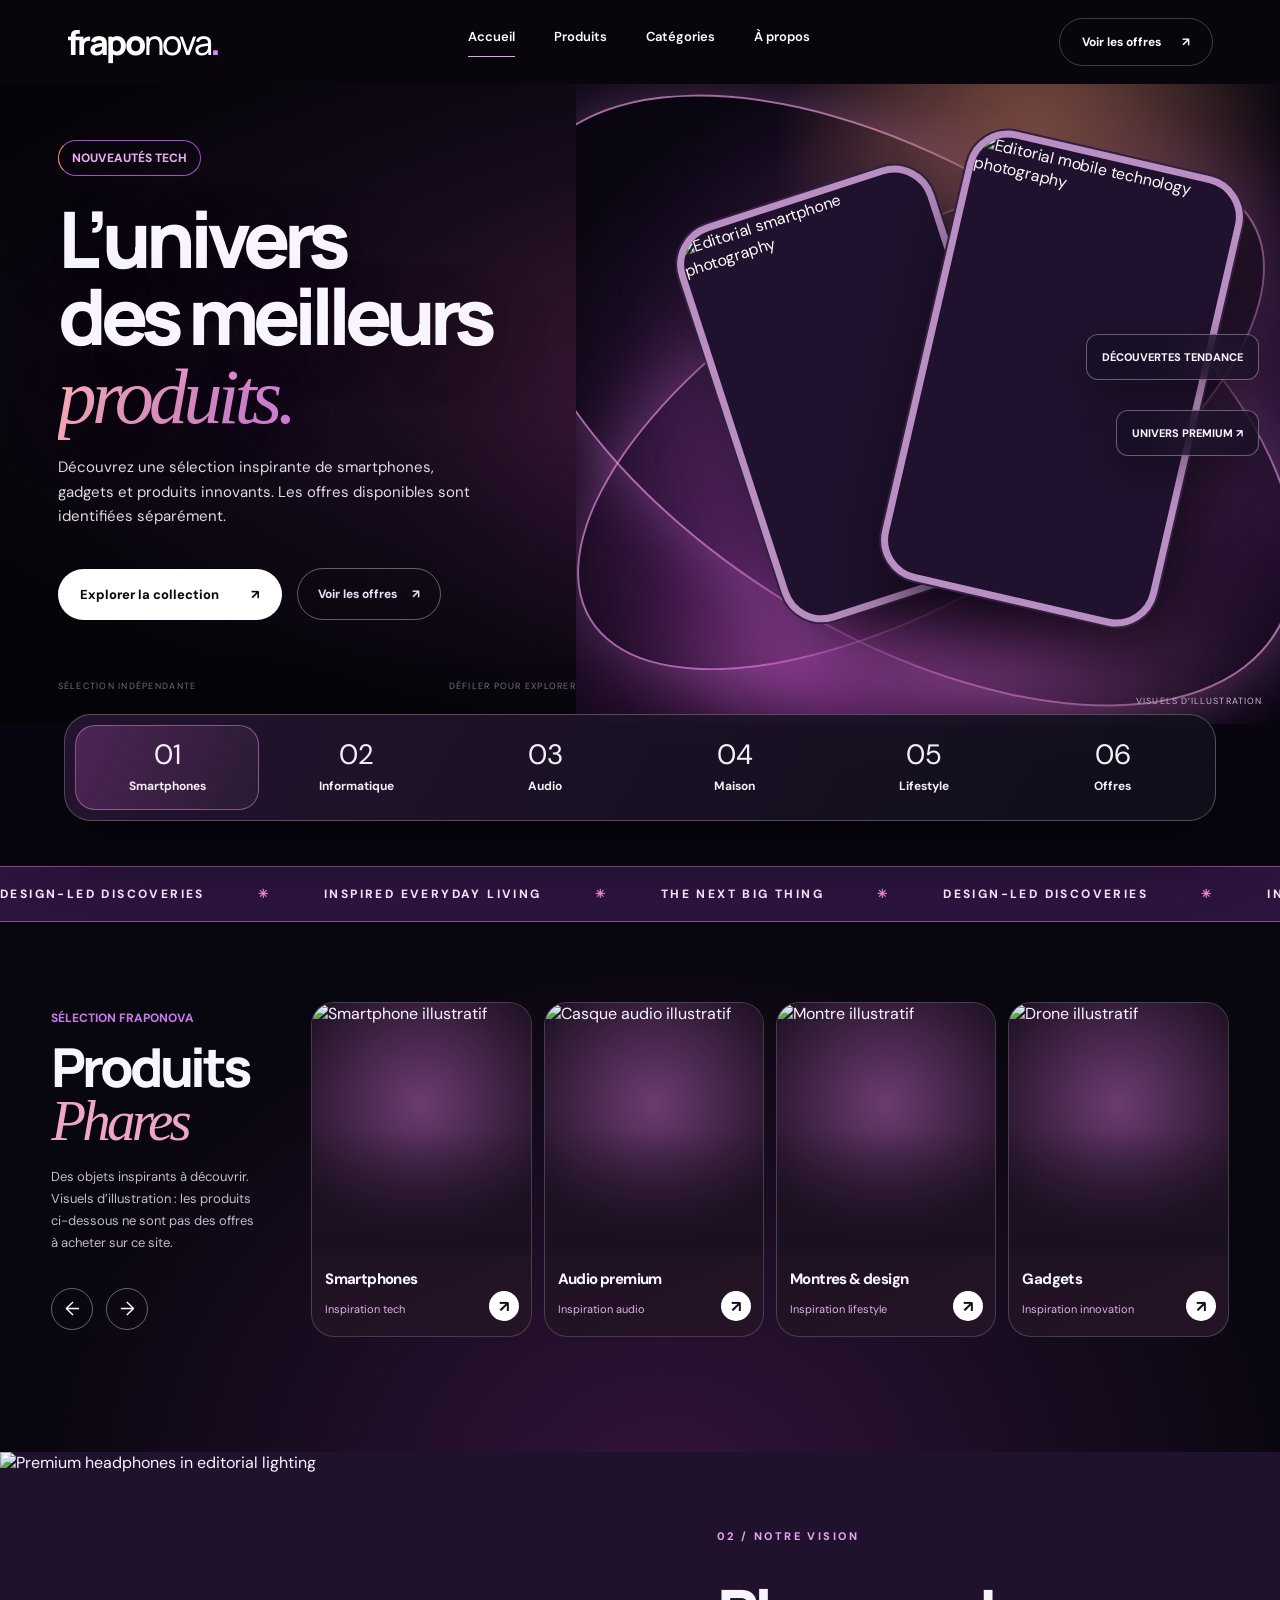
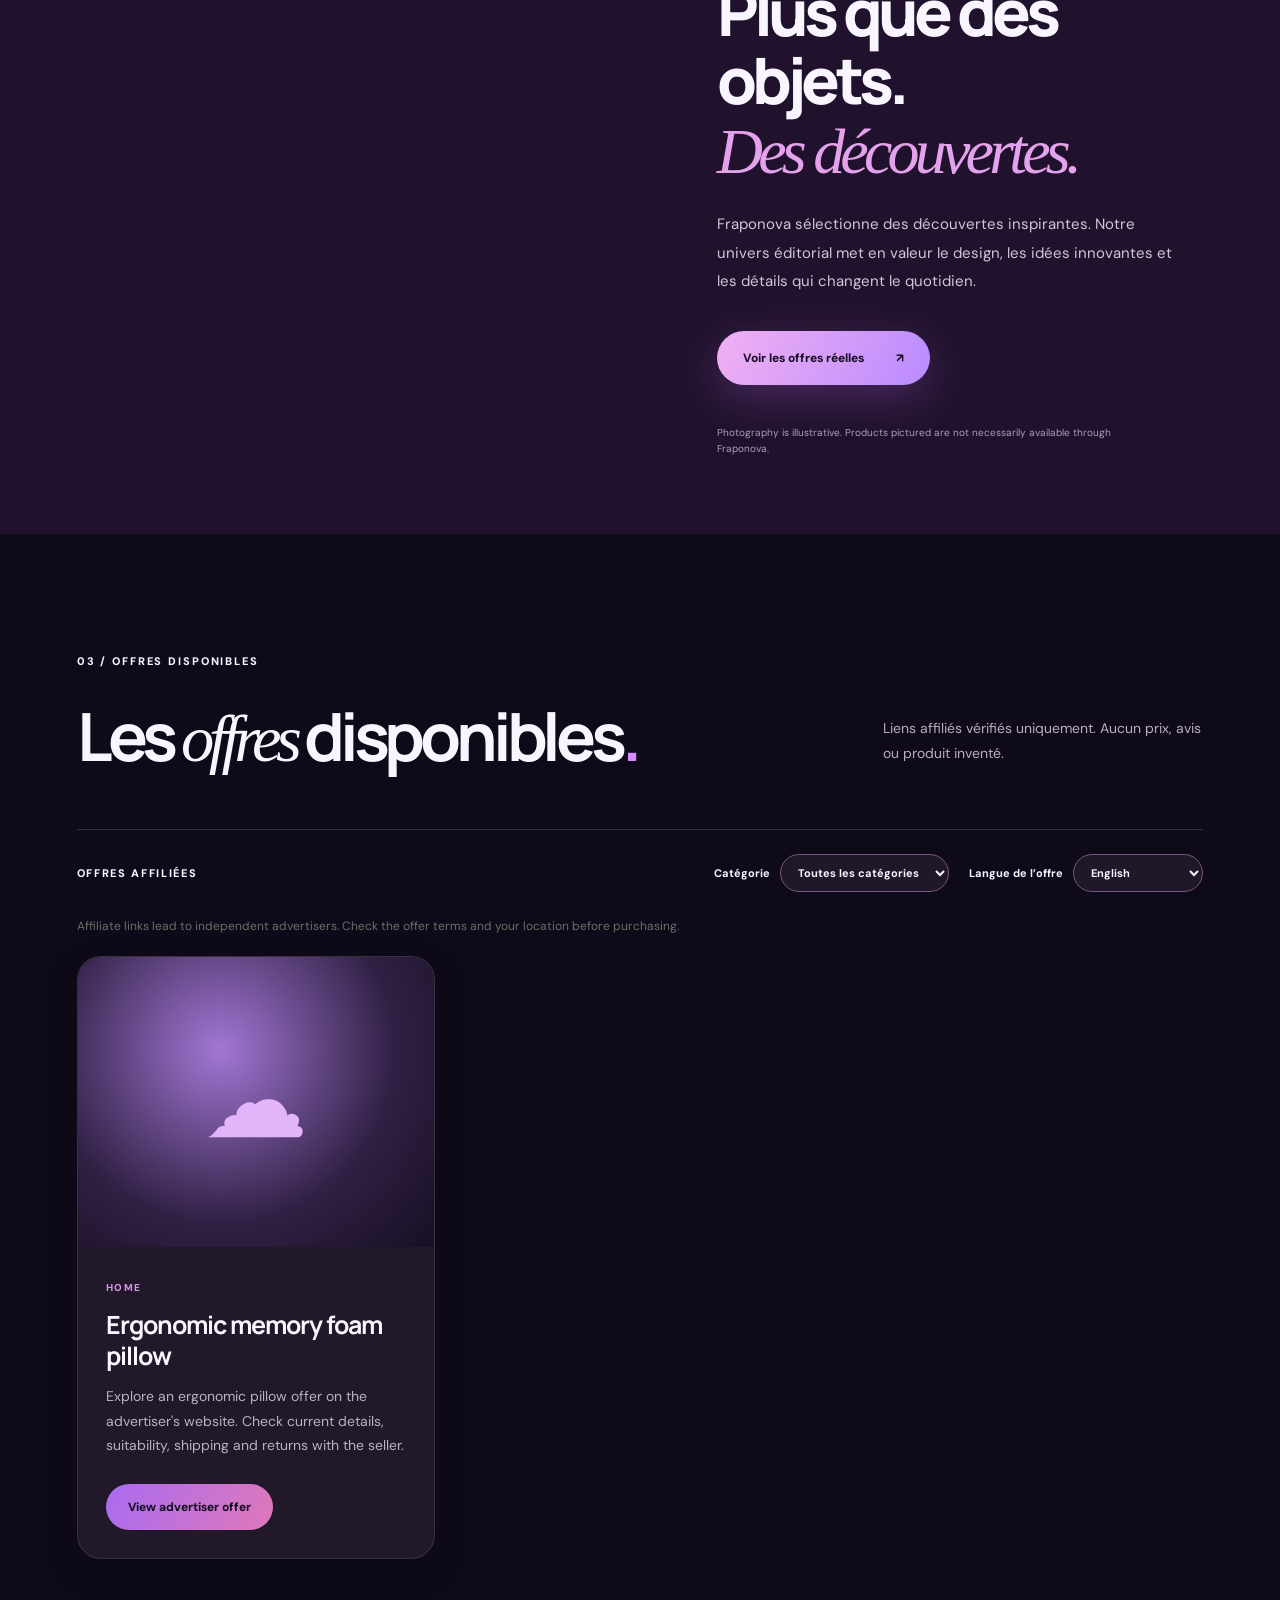
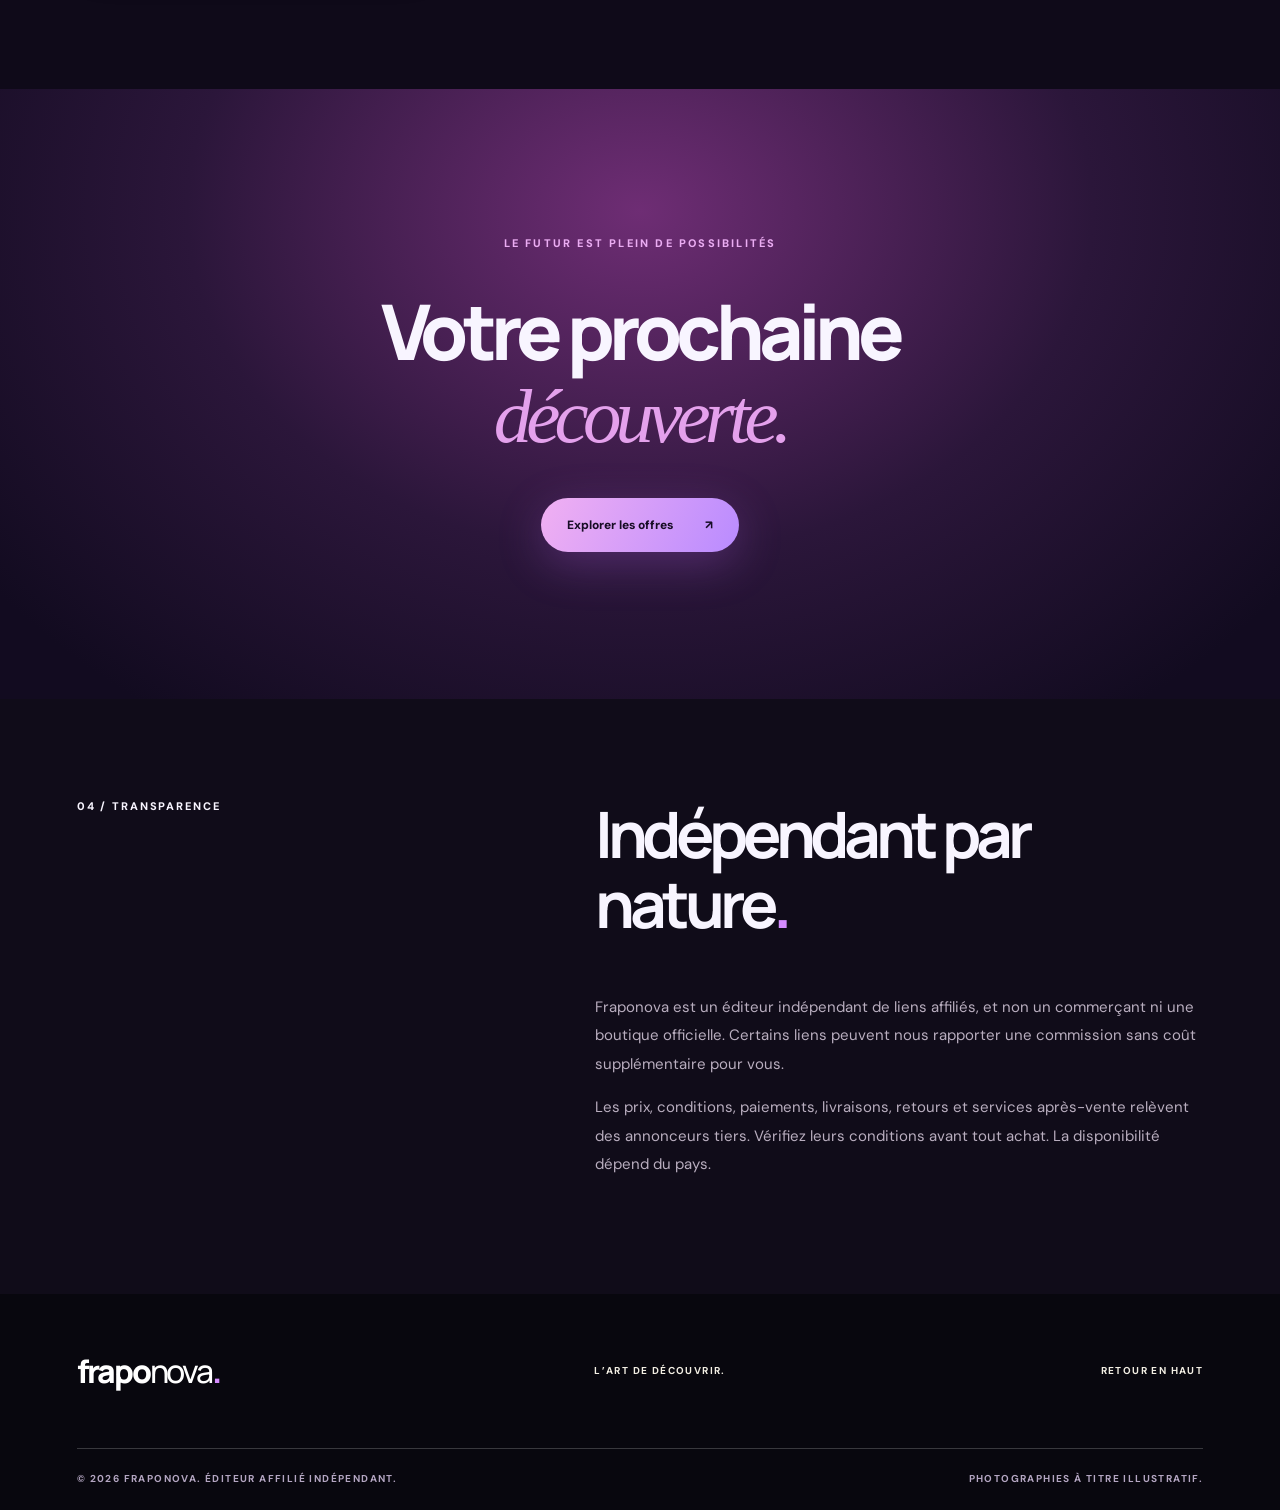
==== commit f8ce070d: "design: replace generic pictogram icons with restrained editorial index navigation" ====
--- a/index.html
+++ b/index.html
@@ -1,14 +1,14 @@
 <!doctype html>
-<html lang="en"><head><meta charset="utf-8"><meta name="viewport" content="width=device-width,initial-scale=1"><meta name="theme-color" content="#090611"><meta name="description" content="Fraponova is an independent affiliate discovery platform. Explore curated offers and a cinematic editorial universe of technology, home and lifestyle."><title>Fraponova — Discover beyond ordinary</title><link rel="preconnect" href="https://fonts.googleapis.com"><link rel="preconnect" href="https://fonts.gstatic.com" crossorigin><link href="https://fonts.googleapis.com/css2?family=DM+Sans:wght@400;500;600;700&family=Manrope:wght@400;500;600;700;800&display=swap" rel="stylesheet"><link rel="stylesheet" href="/catalog-preview.css"><script src="/catalog-preview.js" defer></script></head>
-<body><a class="skip" href="#main">Skip to content</a>
+<html lang="fr"><head><meta charset="utf-8"><meta name="viewport" content="width=device-width,initial-scale=1"><meta name="theme-color" content="#090611"><meta name="description" content="Fraponova is an independent affiliate discovery platform. Explore curated offers and a cinematic editorial universe of technology, home and lifestyle."><title>Fraponova — Discover beyond ordinary</title><link rel="preconnect" href="https://fonts.googleapis.com"><link rel="preconnect" href="https://fonts.gstatic.com" crossorigin><link href="https://fonts.googleapis.com/css2?family=DM+Sans:wght@400;500;600;700&family=Manrope:wght@400;500;600;700;800&display=swap" rel="stylesheet"><link rel="stylesheet" href="/catalog-preview.css"><script src="/catalog-preview.js" defer></script></head>
+<body><a class="skip" href="#main">Aller au contenu</a>
 
-<header class="site-header"><a class="brand" href="/" aria-label="Fraponova home">frapo<span>nova</span><span class="brand-dot">.</span></a><nav aria-label="Main navigation"><a href="#main">Accueil</a><a href="#collection">Produits</a><a href="#discover">Catégories</a><a href="#about">À propos</a></nav><a class="mobile-discover" href="#discover" aria-label="Discover categories">Discover</a><a class="header-cta" href="#collection">Voir les offres <span aria-hidden="true">↗</span></a></header>
+<header class="site-header"><a class="brand" href="/" aria-label="Fraponova home">frapo<span>nova</span><span class="brand-dot">.</span></a><nav aria-label="Main navigation"><a href="#main">Accueil</a><a href="#collection">Produits</a><a href="#discover">Catégories</a><a href="#about">À propos</a></nav><a class="mobile-discover" href="#discover" aria-label="Découvrir les catégories">Catégories</a><a class="header-cta" href="#collection">Voir les offres <span aria-hidden="true">↗</span></a></header>
 <main id="main">
-<section class="signature-hero" aria-labelledby="hero-title"><div class="hero-glow"></div><div class="signature-copy"><div class="eyebrow"><span class="eyebrow-line"></span> NOUVEAUTÉS TECH</div><h1 id="hero-title">L’univers<br>des meilleurs<br><span>produits.</span></h1><p>Découvrez une sélection inspirante de smartphones, gadgets et produits innovants. Les offres disponibles sont identifiées séparément.</p><div class="signature-actions"><a class="primary-cta" href="#discover">Explorer la collection <span>↗</span></a><a class="secondary-cta" href="#collection">Voir les offres <span>↗</span></a></div><div class="hero-micro"><span>SÉLECTION INDÉPENDANTE</span><span>SCROLL TO DISCOVER ↓</span></div></div><div class="signature-visual" aria-label="Editorial photography of technology products"><div class="visual-ring ring-one"></div><div class="visual-ring ring-two"></div><div class="phone-photo back-phone"><img src="https://images.unsplash.com/photo-1511707171634-5f897ff02aa9?auto=format&fit=crop&w=720&q=85" alt="Editorial smartphone photography" fetchpriority="high"></div><div class="phone-photo front-phone"><img src="https://images.unsplash.com/photo-1512499617640-c74ae3a79d37?auto=format&fit=crop&w=720&q=85" alt="Editorial mobile technology photography" fetchpriority="high"></div><div class="visual-light"></div><div class="visual-label label-top">✦ &nbsp; DÉCOUVERTES TENDANCE</div><div class="visual-label label-bottom">UNIVERS PREMIUM ↗</div><div class="visual-caption">VISUELS D’ILLUSTRATION</div></div></section>
-<div class="category-dock" aria-label="Catégories d’inspiration"><a href="#discover"><span>▯</span>Smartphones</a><a href="#discover"><span>▱</span>Informatique</a><a href="#discover"><span>♧</span>Audio</a><a href="#discover"><span>⌂</span>Maison</a><a href="#discover"><span>◉</span>Lifestyle</a><a href="#collection"><span>♧</span>Offres</a></div><div class="signature-ticker" aria-label="Fraponova editorial values"><div>DESIGN-LED DISCOVERIES <span>✳</span> INSPIRED EVERYDAY LIVING <span>✳</span> THE NEXT BIG THING <span>✳</span> DESIGN-LED DISCOVERIES <span>✳</span> INSPIRED EVERYDAY LIVING <span>✳</span></div></div>
+<section class="signature-hero" aria-labelledby="hero-title"><div class="hero-glow"></div><div class="signature-copy"><div class="eyebrow"><span class="eyebrow-line"></span> NOUVEAUTÉS TECH</div><h1 id="hero-title">L’univers<br>des meilleurs<br><span>produits.</span></h1><p>Découvrez une sélection inspirante de smartphones, gadgets et produits innovants. Les offres disponibles sont identifiées séparément.</p><div class="signature-actions"><a class="primary-cta" href="#discover">Explorer la collection <span>↗</span></a><a class="secondary-cta" href="#collection">Voir les offres <span>↗</span></a></div><div class="hero-micro"><span>SÉLECTION INDÉPENDANTE</span><span>DÉFILER POUR EXPLORER</span></div></div><div class="signature-visual" aria-label="Editorial photography of technology products"><div class="visual-ring ring-one"></div><div class="visual-ring ring-two"></div><div class="phone-photo back-phone"><img src="https://images.unsplash.com/photo-1511707171634-5f897ff02aa9?auto=format&fit=crop&w=720&q=85" alt="Editorial smartphone photography" fetchpriority="high"></div><div class="phone-photo front-phone"><img src="https://images.unsplash.com/photo-1512499617640-c74ae3a79d37?auto=format&fit=crop&w=720&q=85" alt="Editorial mobile technology photography" fetchpriority="high"></div><div class="visual-light"></div><div class="visual-label label-top">DÉCOUVERTES TENDANCE</div><div class="visual-label label-bottom">UNIVERS PREMIUM ↗</div><div class="visual-caption">VISUELS D’ILLUSTRATION</div></div></section>
+<div class="category-dock" aria-label="Catégories d’inspiration"><a href="#discover"><span class="dock-index">01</span><strong>Smartphones</strong></a><a href="#discover"><span class="dock-index">02</span><strong>Informatique</strong></a><a href="#discover"><span class="dock-index">03</span><strong>Audio</strong></a><a href="#discover"><span class="dock-index">04</span><strong>Maison</strong></a><a href="#discover"><span class="dock-index">05</span><strong>Lifestyle</strong></a><a href="#collection"><span class="dock-index">06</span><strong>Offres</strong></a></div><div class="signature-ticker" aria-label="Fraponova editorial values"><div>DESIGN-LED DISCOVERIES <span>✳</span> INSPIRED EVERYDAY LIVING <span>✳</span> THE NEXT BIG THING <span>✳</span> DESIGN-LED DISCOVERIES <span>✳</span> INSPIRED EVERYDAY LIVING <span>✳</span></div></div>
 <section class="discovery-section" id="discover"><div class="featured-row"><div class="featured-intro"><span class="section-kicker">SÉLECTION FRAPONOVA</span><h2>Produits<br><em>Phares</em></h2><p>Des objets inspirants à découvrir. Visuels d’illustration : les produits ci-dessous ne sont pas des offres à acheter sur ce site.</p><div class="feature-arrows"><a href="#collection" aria-label="Voir les offres disponibles">←</a><a href="#collection" aria-label="Explorer les offres disponibles">→</a></div></div><div class="featured-products"><article class="featured-product"><div class="featured-photo"><img src="https://images.unsplash.com/photo-1511707171634-5f897ff02aa9?auto=format&fit=crop&w=650&q=85" alt="Smartphone illustratif" loading="lazy"></div><div class="featured-detail"><h3>Smartphones</h3><span>Inspiration tech</span><a href="#collection" aria-label="Voir les offres disponibles">↗</a></div></article><article class="featured-product"><div class="featured-photo"><img src="https://images.unsplash.com/photo-1505740420928-5e560c06d30e?auto=format&fit=crop&w=650&q=85" alt="Casque audio illustratif" loading="lazy"></div><div class="featured-detail"><h3>Audio premium</h3><span>Inspiration audio</span><a href="#collection" aria-label="Voir les offres disponibles">↗</a></div></article><article class="featured-product"><div class="featured-photo"><img src="https://images.unsplash.com/photo-1523275335684-37898b6baf30?auto=format&fit=crop&w=650&q=85" alt="Montre illustratif" loading="lazy"></div><div class="featured-detail"><h3>Montres & design</h3><span>Inspiration lifestyle</span><a href="#collection" aria-label="Voir les offres disponibles">↗</a></div></article><article class="featured-product"><div class="featured-photo"><img src="https://images.unsplash.com/photo-1473968512647-3e447244af8f?auto=format&fit=crop&w=650&q=85" alt="Drone illustratif" loading="lazy"></div><div class="featured-detail"><h3>Gadgets</h3><span>Inspiration innovation</span><a href="#collection" aria-label="Voir les offres disponibles">↗</a></div></article></div></div></section>
 <section class="editorial-feature" id="approach"><div class="editorial-media"><img src="https://images.unsplash.com/photo-1505740420928-5e560c06d30e?auto=format&fit=crop&w=1100&q=85" alt="Premium headphones in editorial lighting" loading="lazy"></div><div class="editorial-copy"><span class="section-kicker">02 / NOTRE VISION</span><h2>Plus que des objets.<br><em>Des découvertes.</em></h2><p>Fraponova sélectionne des découvertes inspirantes. Notre univers éditorial met en valeur le design, les idées innovantes et les détails qui changent le quotidien.</p><a class="primary-cta" href="#collection">Voir les offres réelles <span>↗</span></a><small>Photography is illustrative. Products pictured are not necessarily available through Fraponova.</small></div></section>
-<section class="catalog-section" id="collection" aria-labelledby="catalog-title"><div class="collection-heading"><div><div class="section-number">03 / OFFRES DISPONIBLES</div><h2 id="catalog-title">Les <em>offres</em> disponibles<span class="period">.</span></h2></div><p>Liens affiliés vérifiés uniquement. Aucun prix, avis ou produit inventé.</p></div><div class="catalog-toolbar"><span>OFFRES AFFILIÉES</span><div class="controls"><label>Category <select id="category"><option value="all">Toutes les catégories</option><option value="Home">Home</option></select></label><label>Langue de l’offre <select id="language"><option value="en">English</option><option value="de">Deutsch</option><option value="fr">Français</option></select></label></div></div><p id="catalog-message" role="status" aria-live="polite">Chargement des offres…</p><div id="cards" class="cards"></div><p id="empty" hidden>Aucune offre disponible dans cette catégorie.</p></section>
+<section class="catalog-section" id="collection" aria-labelledby="catalog-title"><div class="collection-heading"><div><div class="section-number">03 / OFFRES DISPONIBLES</div><h2 id="catalog-title">Les <em>offres</em> disponibles<span class="period">.</span></h2></div><p>Liens affiliés vérifiés uniquement. Aucun prix, avis ou produit inventé.</p></div><div class="catalog-toolbar"><span>OFFRES AFFILIÉES</span><div class="controls"><label>Catégorie <select id="category"><option value="all">Toutes les catégories</option><option value="Home">Home</option></select></label><label>Langue de l’offre <select id="language"><option value="en">English</option><option value="de">Deutsch</option><option value="fr">Français</option></select></label></div></div><p id="catalog-message" role="status" aria-live="polite">Chargement des offres…</p><div id="cards" class="cards"></div><p id="empty" hidden>Aucune offre disponible dans cette catégorie.</p></section>
 <section class="closing-banner"><span>LE FUTUR EST PLEIN DE POSSIBILITÉS</span><h2>Votre prochaine<br><em>découverte.</em></h2><a class="primary-cta" href="#collection">Explorer les offres <span>↗</span></a></section>
-<section class="about" id="about"><div class="section-number">04 / TRANSPARENCE</div><div><h2>Indépendant par nature<span class="period">.</span></h2><p>Fraponova is an independent affiliate publisher, not a retailer or an official brand store. We share selected offers and may earn a commission when you buy through a sponsored link, at no extra cost to you.</p><p>All product information, pricing, eligibility, payments, shipping, returns and customer service are handled by the third-party advertiser. Please check their website before purchasing. Offer availability varies by location.</p></div></section></main>
-<footer><div class="footer-top"><a class="brand" href="/">frapo<span>nova</span><span class="brand-dot">.</span></a><span>DISCOVER BEYOND ORDINARY.</span><a href="#main">BACK TO TOP ↑</a></div><div class="footer-bottom"><span>© 2026 FRAPONOVA. INDEPENDENT AFFILIATE PUBLISHER.</span><span>EDITORIAL IMAGERY IS ILLUSTRATIVE.</span></div></footer></body></html>+<section class="about" id="about"><div class="section-number">04 / TRANSPARENCE</div><div><h2>Indépendant par nature<span class="period">.</span></h2><p>Fraponova est un éditeur indépendant de liens affiliés, et non un commerçant ni une boutique officielle. Certains liens peuvent nous rapporter une commission sans coût supplémentaire pour vous.</p><p>Les prix, conditions, paiements, livraisons, retours et services après-vente relèvent des annonceurs tiers. Vérifiez leurs conditions avant tout achat. La disponibilité dépend du pays.</p></div></section></main>
+<footer><div class="footer-top"><a class="brand" href="/">frapo<span>nova</span><span class="brand-dot">.</span></a><span>L’ART DE DÉCOUVRIR.</span><a href="#main">RETOUR EN HAUT</a></div><div class="footer-bottom"><span>© 2026 FRAPONOVA. ÉDITEUR AFFILIÉ INDÉPENDANT.</span><span>PHOTOGRAPHIES À TITRE ILLUSTRATIF.</span></div></footer></body></html>
--- a/catalog-preview.css
+++ b/catalog-preview.css
@@ -55,3 +55,12 @@
 .discovery-section{padding:75px 5% 120px}.discovery-head{margin:22px 0 40px}.discovery-head h2{font-size:clamp(53px,5.8vw,88px)}.discovery-grid{grid-template-columns:repeat(3,minmax(0,1fr));gap:18px}.discovery-tile{min-height:410px}.tile-tech{grid-column:auto}
 @media(max-width:900px){.site-header{height:70px}.signature-hero{grid-template-columns:1fr}.signature-copy{padding:75px 7% 30px;min-height:500px}.signature-copy h1{font-size:clamp(68px,10vw,98px);margin:25px 0}.signature-visual{min-height:560px}.category-dock{grid-template-columns:repeat(3,minmax(0,1fr));margin-top:15px}.discovery-grid{grid-template-columns:1fr 1fr}.tile-tech{grid-column:span 2}}
 @media(max-width:600px){.site-header{padding:0 5%;height:68px}.site-header .brand{font-size:28px}.signature-copy{padding:53px 6% 20px;min-height:440px}.signature-copy h1{font-size:clamp(53px,12.5vw,73px);margin:22px 0 18px}.signature-copy .eyebrow{font-size:10px}.signature-copy>p{font-size:13px}.signature-actions .primary-cta,.signature-actions .secondary-cta{font-size:11px;padding:15px 14px}.signature-copy .hero-micro{padding-top:35px}.signature-visual{min-height:450px}.back-phone{width:48%;left:15%}.front-phone{width:47%;left:48%}.visual-label{font-size:8px;padding:9px}.label-top{right:1%;top:40%}.label-bottom{right:1%;top:53%}.category-dock{width:94%;grid-template-columns:repeat(4,minmax(0,1fr));padding:6px;border-radius:20px;gap:2px}.category-dock a{font-size:9px;min-height:74px;border-radius:13px}.category-dock span{font-size:23px}.category-dock a:nth-child(n+5){display:none}.signature-ticker{margin-top:30px}.discovery-section{padding:70px 5%}.discovery-grid{grid-template-columns:1fr}.tile-tech{grid-column:auto}.discovery-tile{min-height:370px}}
+
+/* Four-card featured rail matches original editorial reference without fabricated offers */
+.discovery-section{padding:80px 4% 115px;background:radial-gradient(ellipse at 52% 110%,#32143b,#08060e 70%)}
+.featured-row{display:grid;grid-template-columns:230px minmax(0,1fr);gap:30px;align-items:stretch}
+.featured-intro{display:flex;flex-direction:column;justify-content:center;align-items:flex-start}.featured-intro .section-kicker{font-size:12px;letter-spacing:0;color:#c878e7}.featured-intro h2{font:800 clamp(43px,4.2vw,68px)/.99 Manrope,sans-serif;letter-spacing:-.07em;margin:14px 0 17px}.featured-intro h2 em{font-family:Georgia,serif;font-size:1.06em;font-weight:400;color:#f0a6c6}.featured-intro p{font-size:13px;line-height:1.7;color:#c6bacd;max-width:205px}.feature-arrows{display:flex;gap:13px;margin-top:20px}.feature-arrows a{display:grid;place-items:center;width:42px;height:42px;border-radius:50%;border:1px solid #ffffff5e;color:#fff;font-size:19px;text-decoration:none}
+.featured-products{display:grid;grid-template-columns:repeat(4,minmax(0,1fr));gap:12px;min-width:0}.featured-product{position:relative;min-width:0;border-radius:23px;overflow:hidden;background:linear-gradient(155deg,#17101d,#241326);border:1px solid #ffffff30;display:flex;flex-direction:column;min-height:335px;transition:transform .3s,border-color .3s}.featured-product:hover{transform:translateY(-6px);border-color:#d894e9}.featured-photo{flex:1;min-height:240px;position:relative;overflow:hidden;background:radial-gradient(circle at 50% 40%,#6b3b70,#211225 75%)}.featured-photo img{position:absolute;width:100%;height:100%;inset:0;object-fit:cover;transition:transform .6s}.featured-product:hover img{transform:scale(1.07)}.featured-photo:after{content:"";position:absolute;inset:0;background:linear-gradient(0deg,#1a1020 0%,transparent 50%)}.featured-detail{padding:14px 13px 18px;position:relative}.featured-detail h3{font-size:15px;letter-spacing:-.04em;margin:0 0 8px;font-weight:800}.featured-detail>span{color:#dfb2e7;font-size:11px}.featured-detail a{position:absolute;right:12px;bottom:15px;width:30px;height:30px;border-radius:50%;background:#fff;color:#160e20;display:grid;place-items:center;text-decoration:none;font-weight:800}
+@media(max-width:1100px){.featured-row{grid-template-columns:190px minmax(0,1fr);gap:18px}.featured-products{gap:9px}.featured-product{min-height:300px}.featured-photo{min-height:200px}.featured-detail h3{font-size:13px}}
+@media(max-width:900px){.featured-row{display:block}.featured-intro{margin-bottom:27px}.featured-intro p{max-width:480px}.featured-products{grid-template-columns:repeat(4,minmax(195px,1fr));overflow-x:auto;scroll-snap-type:x mandatory;padding-bottom:16px}.featured-product{scroll-snap-align:start}}
+@media(max-width:600px){.discovery-section{padding:62px 5% 75px}.featured-intro h2{font-size:53px}.featured-products{grid-template-columns:repeat(4,220px);gap:12px}.featured-product{min-height:310px}.featured-photo{min-height:220px}}
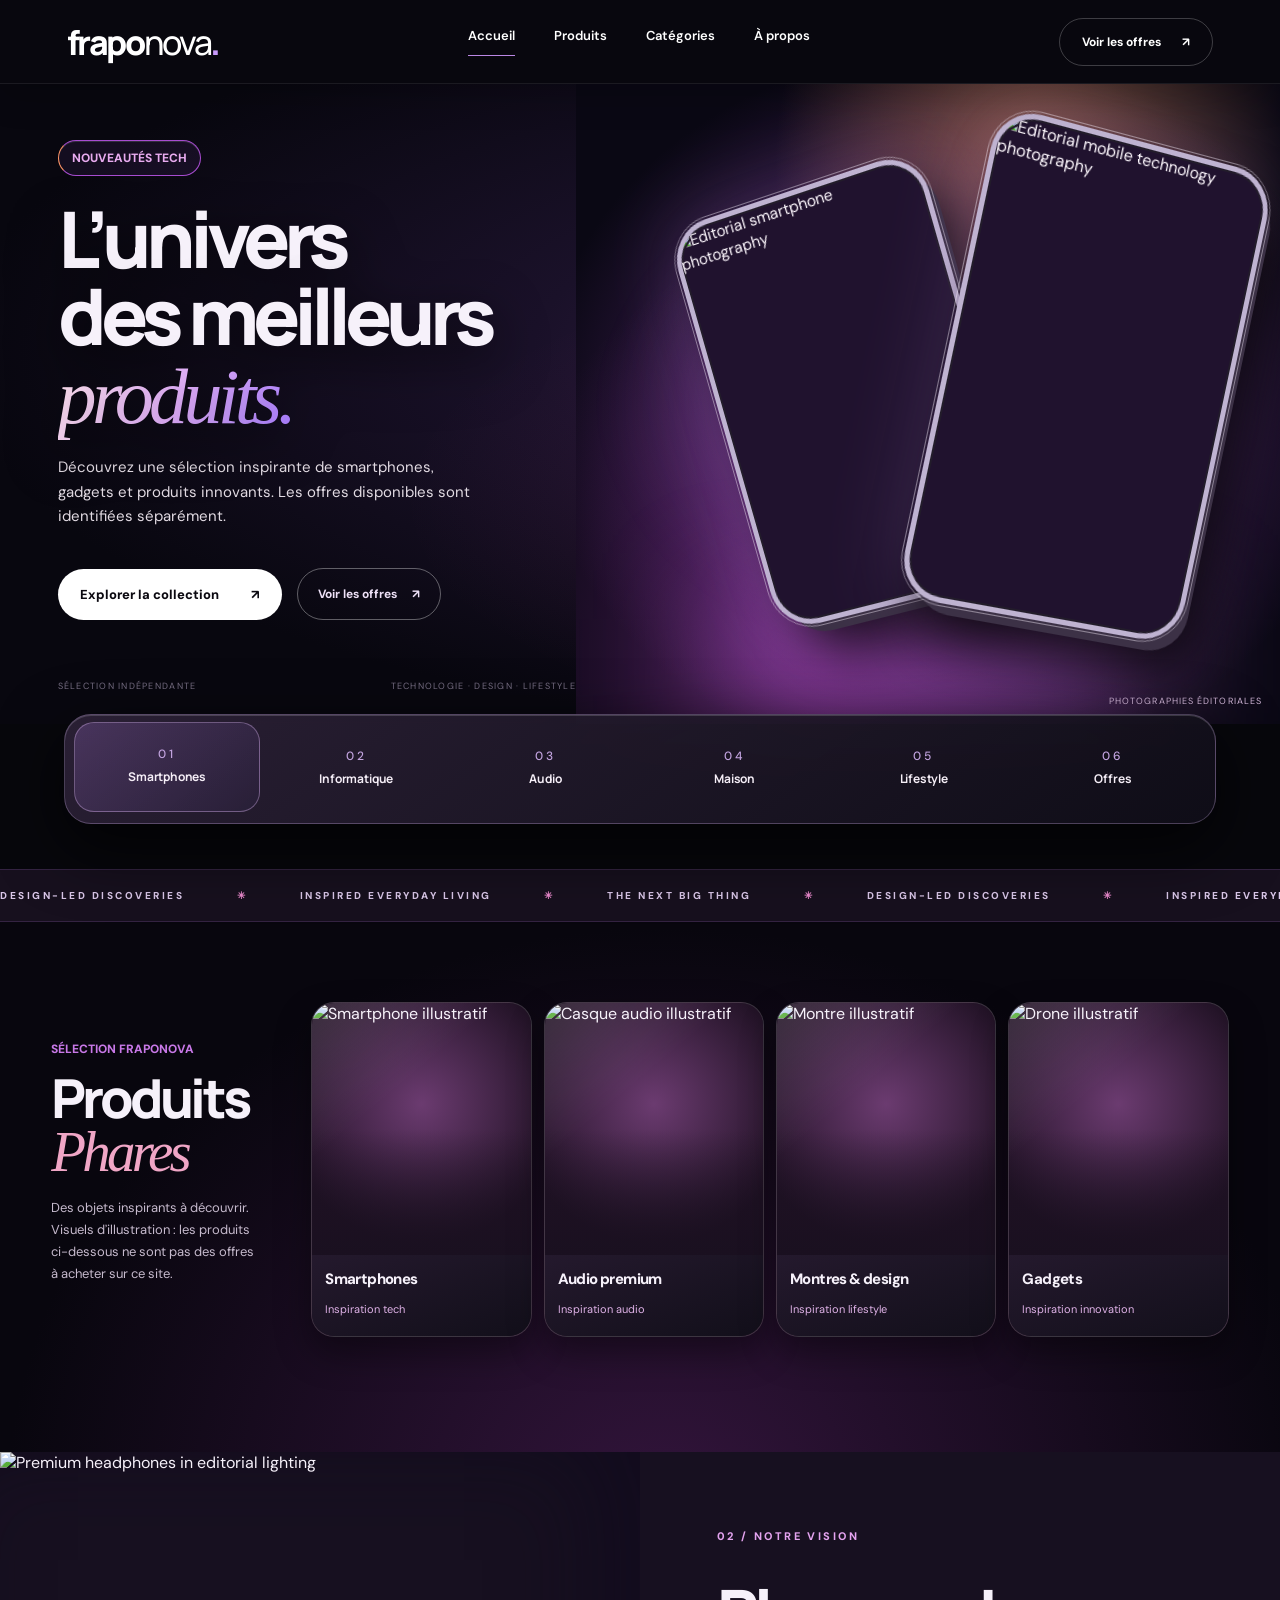
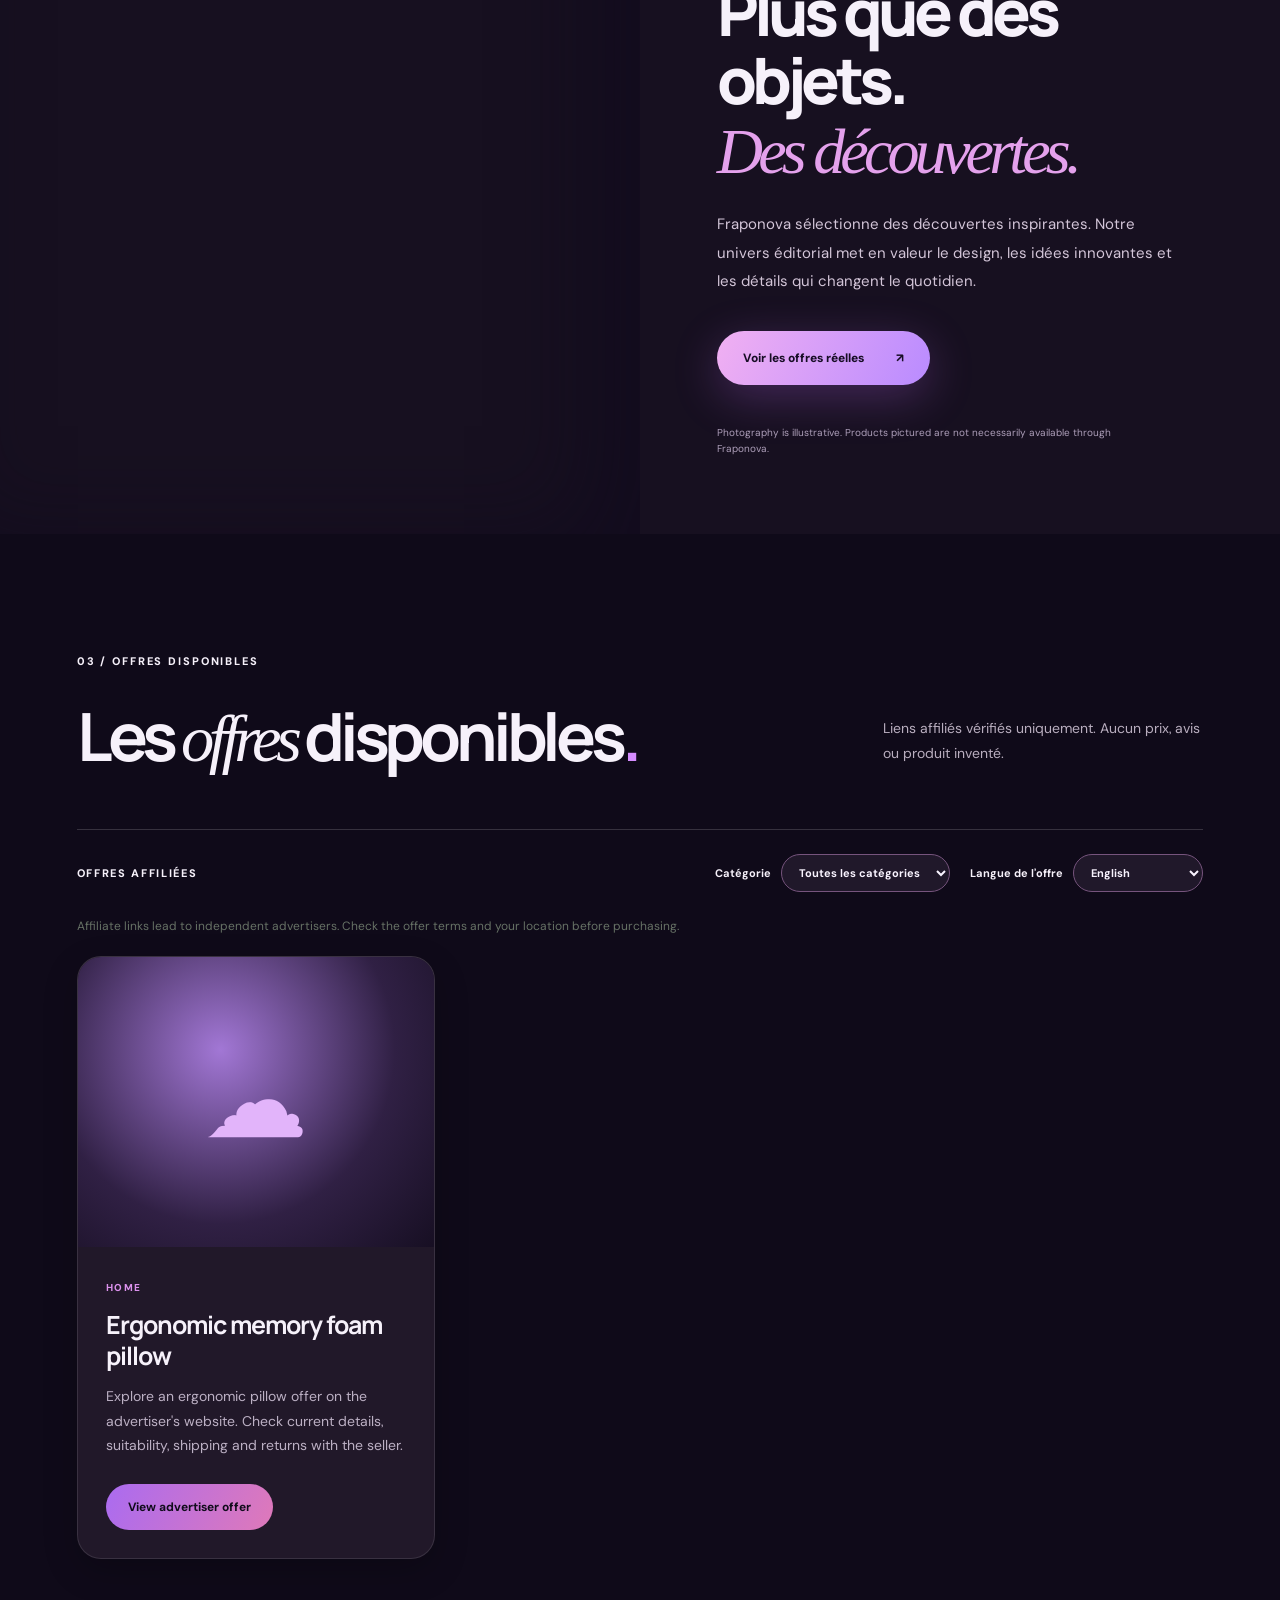
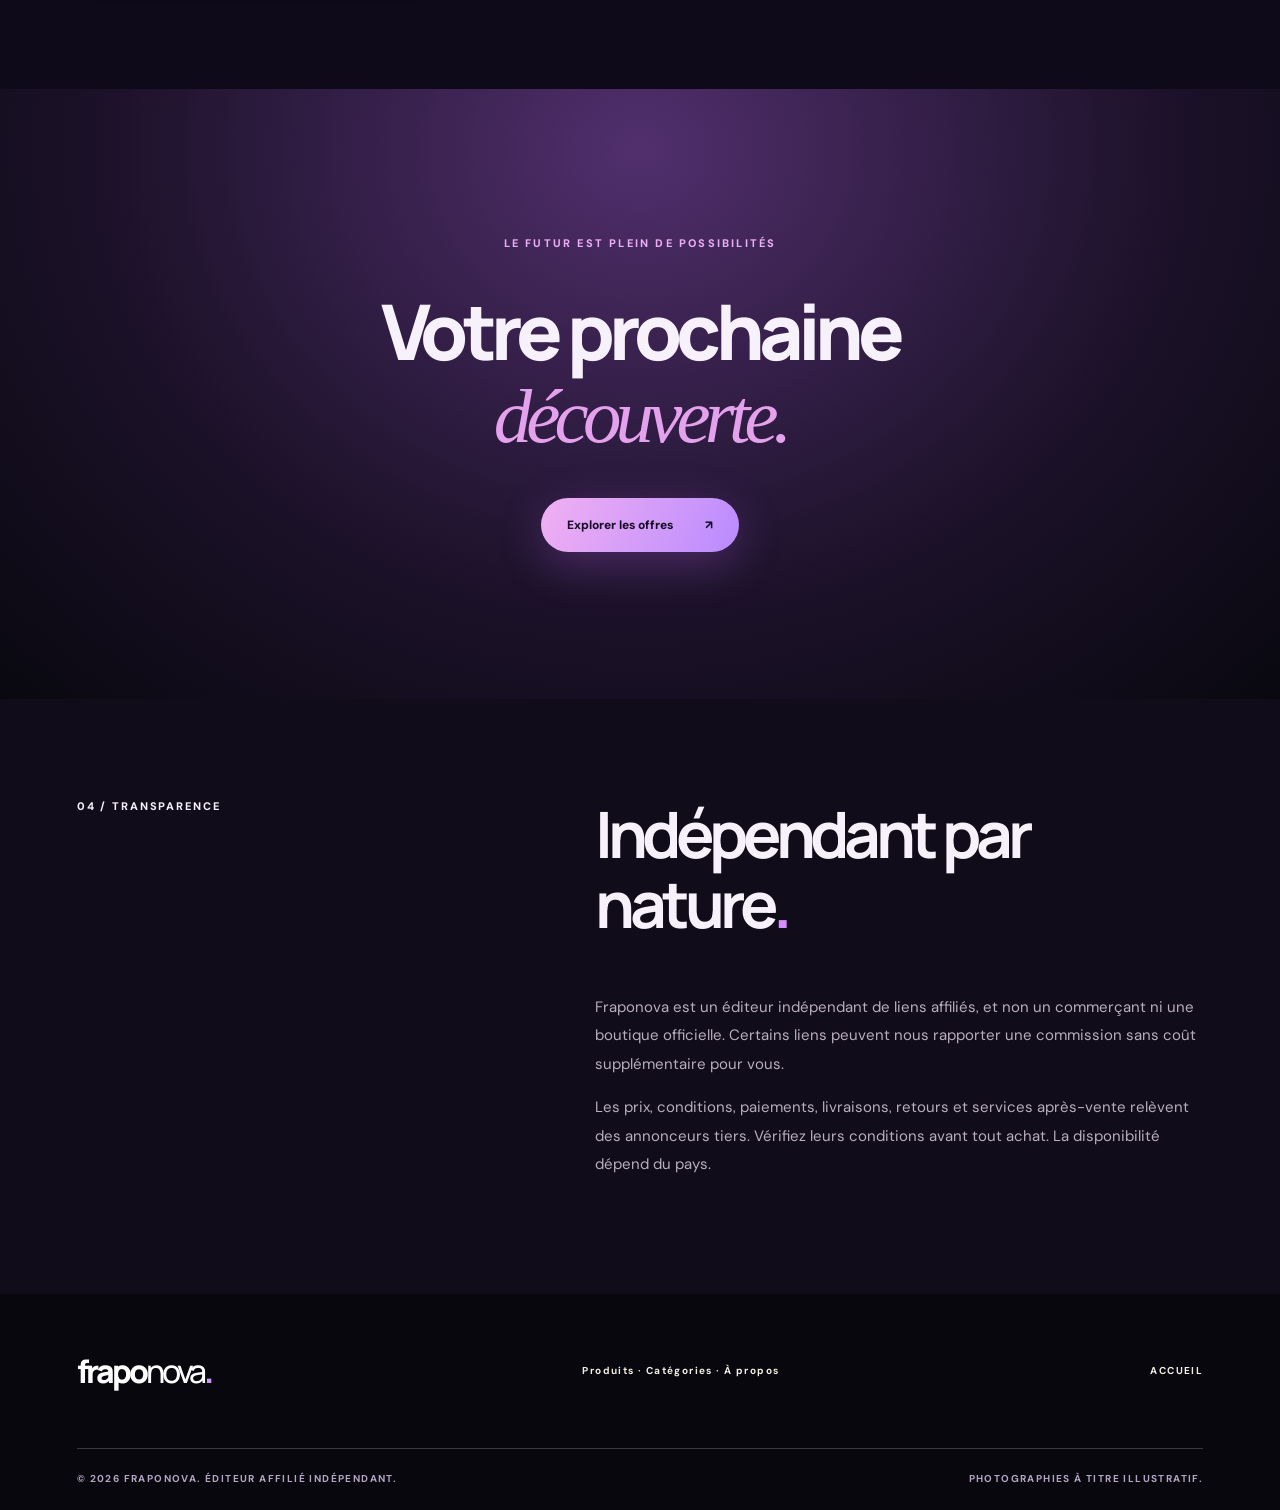
==== commit 28467bdc: "feat: turn homepage into real multipage site navigation, remove decorative glyphs and overlays" ====
--- a/index.html
+++ b/index.html
@@ -1,14 +1,14 @@
 <!doctype html>
-<html lang="fr"><head><meta charset="utf-8"><meta name="viewport" content="width=device-width,initial-scale=1"><meta name="theme-color" content="#090611"><meta name="description" content="Fraponova is an independent affiliate discovery platform. Explore curated offers and a cinematic editorial universe of technology, home and lifestyle."><title>Fraponova — Discover beyond ordinary</title><link rel="preconnect" href="https://fonts.googleapis.com"><link rel="preconnect" href="https://fonts.gstatic.com" crossorigin><link href="https://fonts.googleapis.com/css2?family=DM+Sans:wght@400;500;600;700&family=Manrope:wght@400;500;600;700;800&display=swap" rel="stylesheet"><link rel="stylesheet" href="/catalog-preview.css"><script src="/catalog-preview.js" defer></script></head>
+<html lang="fr"><head><meta charset="utf-8"><meta name="viewport" content="width=device-width,initial-scale=1"><meta name="theme-color" content="#090611"><meta name="description" content="Fraponova is an independent affiliate discovery platform. Explore curated offers and a cinematic editorial universe of technology, home and lifestyle."><title>Fraponova — Discover beyond ordinary</title><link rel="preconnect" href="https://fonts.googleapis.com"><link rel="preconnect" href="https://fonts.gstatic.com" crossorigin><link href="https://fonts.googleapis.com/css2?family=DM+Sans:wght@400;500;600;700&family=Manrope:wght@400;500;600;700;800&display=swap" rel="stylesheet"><link rel="canonical" href="https://fraponova.com/"><link rel="stylesheet" href="/catalog-preview.css"><link rel="stylesheet" href="/site-pages.css"><script src="/catalog-preview.js" defer></script></head>
 <body><a class="skip" href="#main">Aller au contenu</a>
 
-<header class="site-header"><a class="brand" href="/" aria-label="Fraponova home">frapo<span>nova</span><span class="brand-dot">.</span></a><nav aria-label="Main navigation"><a href="#main">Accueil</a><a href="#collection">Produits</a><a href="#discover">Catégories</a><a href="#about">À propos</a></nav><a class="mobile-discover" href="#discover" aria-label="Découvrir les catégories">Catégories</a><a class="header-cta" href="#collection">Voir les offres <span aria-hidden="true">↗</span></a></header>
+<header class="site-header"><a class="brand" href="/" aria-label="Fraponova home">frapo<span>nova</span><span class="brand-dot">.</span></a><nav aria-label="Main navigation"><a href="/">Accueil</a><a href="/produits.html">Produits</a><a href="/categories.html">Catégories</a><a href="/a-propos.html">À propos</a></nav><a class="mobile-discover" href="/categories.html" aria-label="Découvrir les catégories">Catégories</a><a class="header-cta" href="/produits.html">Voir les offres <span aria-hidden="true">↗</span></a></header>
 <main id="main">
-<section class="signature-hero" aria-labelledby="hero-title"><div class="hero-glow"></div><div class="signature-copy"><div class="eyebrow"><span class="eyebrow-line"></span> NOUVEAUTÉS TECH</div><h1 id="hero-title">L’univers<br>des meilleurs<br><span>produits.</span></h1><p>Découvrez une sélection inspirante de smartphones, gadgets et produits innovants. Les offres disponibles sont identifiées séparément.</p><div class="signature-actions"><a class="primary-cta" href="#discover">Explorer la collection <span>↗</span></a><a class="secondary-cta" href="#collection">Voir les offres <span>↗</span></a></div><div class="hero-micro"><span>SÉLECTION INDÉPENDANTE</span><span>DÉFILER POUR EXPLORER</span></div></div><div class="signature-visual" aria-label="Editorial photography of technology products"><div class="visual-ring ring-one"></div><div class="visual-ring ring-two"></div><div class="phone-photo back-phone"><img src="https://images.unsplash.com/photo-1511707171634-5f897ff02aa9?auto=format&fit=crop&w=720&q=85" alt="Editorial smartphone photography" fetchpriority="high"></div><div class="phone-photo front-phone"><img src="https://images.unsplash.com/photo-1512499617640-c74ae3a79d37?auto=format&fit=crop&w=720&q=85" alt="Editorial mobile technology photography" fetchpriority="high"></div><div class="visual-light"></div><div class="visual-label label-top">DÉCOUVERTES TENDANCE</div><div class="visual-label label-bottom">UNIVERS PREMIUM ↗</div><div class="visual-caption">VISUELS D’ILLUSTRATION</div></div></section>
-<div class="category-dock" aria-label="Catégories d’inspiration"><a href="#discover"><span class="dock-index">01</span><strong>Smartphones</strong></a><a href="#discover"><span class="dock-index">02</span><strong>Informatique</strong></a><a href="#discover"><span class="dock-index">03</span><strong>Audio</strong></a><a href="#discover"><span class="dock-index">04</span><strong>Maison</strong></a><a href="#discover"><span class="dock-index">05</span><strong>Lifestyle</strong></a><a href="#collection"><span class="dock-index">06</span><strong>Offres</strong></a></div><div class="signature-ticker" aria-label="Fraponova editorial values"><div>DESIGN-LED DISCOVERIES <span>✳</span> INSPIRED EVERYDAY LIVING <span>✳</span> THE NEXT BIG THING <span>✳</span> DESIGN-LED DISCOVERIES <span>✳</span> INSPIRED EVERYDAY LIVING <span>✳</span></div></div>
-<section class="discovery-section" id="discover"><div class="featured-row"><div class="featured-intro"><span class="section-kicker">SÉLECTION FRAPONOVA</span><h2>Produits<br><em>Phares</em></h2><p>Des objets inspirants à découvrir. Visuels d’illustration : les produits ci-dessous ne sont pas des offres à acheter sur ce site.</p><div class="feature-arrows"><a href="#collection" aria-label="Voir les offres disponibles">←</a><a href="#collection" aria-label="Explorer les offres disponibles">→</a></div></div><div class="featured-products"><article class="featured-product"><div class="featured-photo"><img src="https://images.unsplash.com/photo-1511707171634-5f897ff02aa9?auto=format&fit=crop&w=650&q=85" alt="Smartphone illustratif" loading="lazy"></div><div class="featured-detail"><h3>Smartphones</h3><span>Inspiration tech</span><a href="#collection" aria-label="Voir les offres disponibles">↗</a></div></article><article class="featured-product"><div class="featured-photo"><img src="https://images.unsplash.com/photo-1505740420928-5e560c06d30e?auto=format&fit=crop&w=650&q=85" alt="Casque audio illustratif" loading="lazy"></div><div class="featured-detail"><h3>Audio premium</h3><span>Inspiration audio</span><a href="#collection" aria-label="Voir les offres disponibles">↗</a></div></article><article class="featured-product"><div class="featured-photo"><img src="https://images.unsplash.com/photo-1523275335684-37898b6baf30?auto=format&fit=crop&w=650&q=85" alt="Montre illustratif" loading="lazy"></div><div class="featured-detail"><h3>Montres & design</h3><span>Inspiration lifestyle</span><a href="#collection" aria-label="Voir les offres disponibles">↗</a></div></article><article class="featured-product"><div class="featured-photo"><img src="https://images.unsplash.com/photo-1473968512647-3e447244af8f?auto=format&fit=crop&w=650&q=85" alt="Drone illustratif" loading="lazy"></div><div class="featured-detail"><h3>Gadgets</h3><span>Inspiration innovation</span><a href="#collection" aria-label="Voir les offres disponibles">↗</a></div></article></div></div></section>
-<section class="editorial-feature" id="approach"><div class="editorial-media"><img src="https://images.unsplash.com/photo-1505740420928-5e560c06d30e?auto=format&fit=crop&w=1100&q=85" alt="Premium headphones in editorial lighting" loading="lazy"></div><div class="editorial-copy"><span class="section-kicker">02 / NOTRE VISION</span><h2>Plus que des objets.<br><em>Des découvertes.</em></h2><p>Fraponova sélectionne des découvertes inspirantes. Notre univers éditorial met en valeur le design, les idées innovantes et les détails qui changent le quotidien.</p><a class="primary-cta" href="#collection">Voir les offres réelles <span>↗</span></a><small>Photography is illustrative. Products pictured are not necessarily available through Fraponova.</small></div></section>
+<section class="signature-hero" aria-labelledby="hero-title"><div class="hero-glow"></div><div class="signature-copy"><div class="eyebrow"><span class="eyebrow-line"></span> NOUVEAUTÉS TECH</div><h1 id="hero-title">L’univers<br>des meilleurs<br><span>produits.</span></h1><p>Découvrez une sélection inspirante de smartphones, gadgets et produits innovants. Les offres disponibles sont identifiées séparément.</p><div class="signature-actions"><a class="primary-cta" href="/categories.html">Explorer la collection <span>↗</span></a><a class="secondary-cta" href="#collection">Voir les offres <span>↗</span></a></div><div class="hero-micro"><span>SÉLECTION INDÉPENDANTE</span><span>TECHNOLOGIE · DESIGN · LIFESTYLE</span></div></div><div class="signature-visual" aria-label="Editorial photography of technology products"><div class="phone-photo back-phone"><img src="https://images.unsplash.com/photo-1511707171634-5f897ff02aa9?auto=format&fit=crop&w=720&q=85" alt="Editorial smartphone photography" fetchpriority="high"></div><div class="phone-photo front-phone"><img src="https://images.unsplash.com/photo-1512499617640-c74ae3a79d37?auto=format&fit=crop&w=720&q=85" alt="Editorial mobile technology photography" fetchpriority="high"></div><div class="visual-light"></div><div class="visual-caption">PHOTOGRAPHIES ÉDITORIALES</div></div></section>
+<div class="category-dock" aria-label="Catégories"><a href="/smartphones.html"><span class="dock-index">01</span><strong>Smartphones</strong></a><a href="/informatique.html"><span class="dock-index">02</span><strong>Informatique</strong></a><a href="/audio.html"><span class="dock-index">03</span><strong>Audio</strong></a><a href="/maison.html"><span class="dock-index">04</span><strong>Maison</strong></a><a href="/lifestyle.html"><span class="dock-index">05</span><strong>Lifestyle</strong></a><a href="/produits.html"><span class="dock-index">06</span><strong>Offres</strong></a></div><div class="signature-ticker" aria-label="Fraponova editorial values"><div>DESIGN-LED DISCOVERIES <span>✳</span> INSPIRED EVERYDAY LIVING <span>✳</span> THE NEXT BIG THING <span>✳</span> DESIGN-LED DISCOVERIES <span>✳</span> INSPIRED EVERYDAY LIVING <span>✳</span></div></div>
+<section class="discovery-section" id="discover"><div class="featured-row"><div class="featured-intro"><span class="section-kicker">SÉLECTION FRAPONOVA</span><h2>Produits<br><em>Phares</em></h2><p>Des objets inspirants à découvrir. Visuels d’illustration : les produits ci-dessous ne sont pas des offres à acheter sur ce site.</p></div><div class="featured-products"><article class="featured-product"><div class="featured-photo"><img src="https://images.unsplash.com/photo-1511707171634-5f897ff02aa9?auto=format&fit=crop&w=650&q=85" alt="Smartphone illustratif" loading="lazy"></div><div class="featured-detail"><h3>Smartphones</h3><span>Inspiration tech</span></div></article><article class="featured-product"><div class="featured-photo"><img src="https://images.unsplash.com/photo-1505740420928-5e560c06d30e?auto=format&fit=crop&w=650&q=85" alt="Casque audio illustratif" loading="lazy"></div><div class="featured-detail"><h3>Audio premium</h3><span>Inspiration audio</span></div></article><article class="featured-product"><div class="featured-photo"><img src="https://images.unsplash.com/photo-1523275335684-37898b6baf30?auto=format&fit=crop&w=650&q=85" alt="Montre illustratif" loading="lazy"></div><div class="featured-detail"><h3>Montres & design</h3><span>Inspiration lifestyle</span></div></article><article class="featured-product"><div class="featured-photo"><img src="https://images.unsplash.com/photo-1473968512647-3e447244af8f?auto=format&fit=crop&w=650&q=85" alt="Drone illustratif" loading="lazy"></div><div class="featured-detail"><h3>Gadgets</h3><span>Inspiration innovation</span></div></article></div></div></section>
+<section class="editorial-feature" id="approach"><div class="editorial-media"><img src="https://images.unsplash.com/photo-1505740420928-5e560c06d30e?auto=format&fit=crop&w=1100&q=85" alt="Premium headphones in editorial lighting" loading="lazy"></div><div class="editorial-copy"><span class="section-kicker">02 / NOTRE VISION</span><h2>Plus que des objets.<br><em>Des découvertes.</em></h2><p>Fraponova sélectionne des découvertes inspirantes. Notre univers éditorial met en valeur le design, les idées innovantes et les détails qui changent le quotidien.</p><a class="primary-cta" href="/produits.html">Voir les offres réelles <span>↗</span></a><small>Photography is illustrative. Products pictured are not necessarily available through Fraponova.</small></div></section>
 <section class="catalog-section" id="collection" aria-labelledby="catalog-title"><div class="collection-heading"><div><div class="section-number">03 / OFFRES DISPONIBLES</div><h2 id="catalog-title">Les <em>offres</em> disponibles<span class="period">.</span></h2></div><p>Liens affiliés vérifiés uniquement. Aucun prix, avis ou produit inventé.</p></div><div class="catalog-toolbar"><span>OFFRES AFFILIÉES</span><div class="controls"><label>Catégorie <select id="category"><option value="all">Toutes les catégories</option><option value="Home">Home</option></select></label><label>Langue de l’offre <select id="language"><option value="en">English</option><option value="de">Deutsch</option><option value="fr">Français</option></select></label></div></div><p id="catalog-message" role="status" aria-live="polite">Chargement des offres…</p><div id="cards" class="cards"></div><p id="empty" hidden>Aucune offre disponible dans cette catégorie.</p></section>
-<section class="closing-banner"><span>LE FUTUR EST PLEIN DE POSSIBILITÉS</span><h2>Votre prochaine<br><em>découverte.</em></h2><a class="primary-cta" href="#collection">Explorer les offres <span>↗</span></a></section>
+<section class="closing-banner"><span>LE FUTUR EST PLEIN DE POSSIBILITÉS</span><h2>Votre prochaine<br><em>découverte.</em></h2><a class="primary-cta" href="/produits.html">Explorer les offres <span>↗</span></a></section>
 <section class="about" id="about"><div class="section-number">04 / TRANSPARENCE</div><div><h2>Indépendant par nature<span class="period">.</span></h2><p>Fraponova est un éditeur indépendant de liens affiliés, et non un commerçant ni une boutique officielle. Certains liens peuvent nous rapporter une commission sans coût supplémentaire pour vous.</p><p>Les prix, conditions, paiements, livraisons, retours et services après-vente relèvent des annonceurs tiers. Vérifiez leurs conditions avant tout achat. La disponibilité dépend du pays.</p></div></section></main>
-<footer><div class="footer-top"><a class="brand" href="/">frapo<span>nova</span><span class="brand-dot">.</span></a><span>L’ART DE DÉCOUVRIR.</span><a href="#main">RETOUR EN HAUT</a></div><div class="footer-bottom"><span>© 2026 FRAPONOVA. ÉDITEUR AFFILIÉ INDÉPENDANT.</span><span>PHOTOGRAPHIES À TITRE ILLUSTRATIF.</span></div></footer></body></html>+<footer><div class="footer-top"><a class="brand" href="/">frapo<span>nova</span><span class="brand-dot">.</span></a><span><a href="/produits.html">Produits</a> · <a href="/categories.html">Catégories</a> · <a href="/a-propos.html">À propos</a></span><a href="/">ACCUEIL</a></div><div class="footer-bottom"><span>© 2026 FRAPONOVA. ÉDITEUR AFFILIÉ INDÉPENDANT.</span><span>PHOTOGRAPHIES À TITRE ILLUSTRATIF.</span></div></footer></body></html>
--- a/catalog-preview.css
+++ b/catalog-preview.css
@@ -64,3 +64,39 @@
 @media(max-width:1100px){.featured-row{grid-template-columns:190px minmax(0,1fr);gap:18px}.featured-products{gap:9px}.featured-product{min-height:300px}.featured-photo{min-height:200px}.featured-detail h3{font-size:13px}}
 @media(max-width:900px){.featured-row{display:block}.featured-intro{margin-bottom:27px}.featured-intro p{max-width:480px}.featured-products{grid-template-columns:repeat(4,minmax(195px,1fr));overflow-x:auto;scroll-snap-type:x mandatory;padding-bottom:16px}.featured-product{scroll-snap-align:start}}
 @media(max-width:600px){.discovery-section{padding:62px 5% 75px}.featured-intro h2{font-size:53px}.featured-products{grid-template-columns:repeat(4,220px);gap:12px}.featured-product{min-height:310px}.featured-photo{min-height:220px}}
+
+/* Crafted cinematic design system — physical depth instead of generic AI glyphs */
+:root{--stage:#07070c;--stage-raised:#17121f;--violet:#b98cff;--lilac:#ead7f8;--metal:#d8d3e4}
+body{background:var(--stage);color:#f6f1fa;font-feature-settings:"ss01" on}
+.site-header{background:#09080ff2;border-bottom:1px solid #ffffff14;box-shadow:0 12px 35px #0003}
+.brand{letter-spacing:-.095em}.brand-dot{color:#c899fa}
+.site-header nav a{transition:color .2s}.site-header nav a:first-child{border-color:#bb87e4}
+.signature-hero{background:radial-gradient(ellipse at 80% 42%,#39204c 0%,#1a1129 34%,#08070f 74%);isolation:isolate}
+.signature-hero:before{content:"";position:absolute;inset:0;pointer-events:none;opacity:.16;background-image:repeating-linear-gradient(0deg,transparent 0 3px,#ffffff0c 4px 5px);mask-image:linear-gradient(to right,transparent 30%,black 100%);z-index:0}
+.signature-copy{z-index:3}.signature-copy h1{filter:drop-shadow(0 15px 25px #0006)}.signature-copy h1 span{background:linear-gradient(120deg,#ffe5ec 0%,#e6b3ff 52%,#a77dff 100%);-webkit-background-clip:text;background-clip:text}
+.signature-copy .eyebrow{background:#6c3d9a20;box-shadow:inset 0 1px #ffffff22}
+.signature-visual{perspective:1400px;transform-style:preserve-3d;background:radial-gradient(ellipse at 53% 51%,#6e3676 0%,#3b1c4f 38%,#0a0814 78%)}
+.signature-visual:before{content:"";position:absolute;inset:8% 0;background:radial-gradient(ellipse at 50% 50%,#d798ff40,transparent 65%);filter:blur(15px)}
+.visual-ring{border-color:#e0b3ff61;box-shadow:0 0 32px #bc7fea2b, inset 0 0 40px #b77ad620}
+.phone-photo{border:5px solid #bfb3d1;outline:1px solid #faf2ff70;outline-offset:2px;box-shadow:inset 0 0 0 2px #221c2a,10px 14px 0 -4px #3c3146,25px 35px 55px #000c,0 0 75px #d69aff35;transform-style:preserve-3d;will-change:transform}
+.back-phone{transform:rotate(-16deg) rotateY(-14deg) translateZ(35px)}.front-phone{transform:rotate(12deg) rotateY(13deg) translateZ(85px)}
+.signature-visual:hover .back-phone{transform:rotate(-19deg) rotateY(-18deg) translate3d(-5px,-10px,45px)}.signature-visual:hover .front-phone{transform:rotate(15deg) rotateY(17deg) translate3d(7px,-14px,100px)}
+.visual-light{background:#cc72ec88;filter:blur(60px)}
+.visual-label{font-size:10px;letter-spacing:.075em;text-transform:uppercase;background:linear-gradient(140deg,#372047ed,#171123dc);border:1px solid #dcb8f75c;box-shadow:0 12px 30px #0008,inset 0 1px #ffffff22}
+.category-dock{background:linear-gradient(145deg,#30243bdc,#100e18e8);border:1px solid #cdb1e64d;box-shadow:0 22px 65px #000b,inset 0 1px #ffffff2a;gap:3px;padding:9px}
+.category-dock a{min-height:90px;gap:9px;transition:transform .25s,background .25s,border-color .25s;border:1px solid transparent;position:relative}
+.category-dock a:first-child,.category-dock a:hover{background:linear-gradient(140deg,#78569b66,#2e244377);border-color:#d8b3ed61;transform:translateY(-2px)}
+.category-dock .dock-index{font:500 12px/1 "DM Sans",sans-serif;letter-spacing:.24em;color:#c2a3df;margin:0;padding:0;display:block}
+.category-dock strong{font:700 12px/1.4 Manrope,sans-serif;letter-spacing:-.015em}
+.signature-ticker{background:#17101e;border-color:#7c549a4a}.signature-ticker>div{font-size:10px;letter-spacing:.25em;color:#dac7e9}
+.featured-product{border:1px solid #ffffff27;box-shadow:0 16px 35px #0006,inset 0 1px #ffffff17;transform:translateZ(0);perspective:900px}
+.featured-product:hover{transform:translateY(-8px) rotateX(2deg);box-shadow:0 24px 55px #000a,0 0 30px #aa7ed32e}
+.featured-photo:before{content:"";position:absolute;inset:0;z-index:1;pointer-events:none;background:linear-gradient(140deg,#ffffff21,transparent 36%,#00000038 100%);mix-blend-mode:screen}
+.featured-detail{background:linear-gradient(160deg,#24192d,#120f1a)}
+.featured-detail a{font-size:15px;box-shadow:0 5px 15px #0008}
+.feature-arrows a{background:#251b31;transition:background .2s}.feature-arrows a:hover{background:#684782}
+.editorial-feature{background:#171020}.editorial-media{box-shadow:inset -50px 0 90px #0e081b80}
+.closing-banner{background:radial-gradient(ellipse at 50% 10%,#512f6d,#1b1128 60%,#090810)}
+@media(max-width:900px){.category-dock a{min-height:78px}}
+@media(max-width:600px){.category-dock .dock-index{font-size:10px;letter-spacing:.13em}.category-dock strong{font-size:10px}.category-dock a{min-height:70px;gap:5px}.signature-visual:hover .back-phone{transform:rotate(-16deg) rotateY(-14deg)}.signature-visual:hover .front-phone{transform:rotate(12deg) rotateY(13deg)}}
+@media(prefers-reduced-motion:reduce){.signature-visual:hover .back-phone,.signature-visual:hover .front-phone,.featured-product:hover{transform:none}}
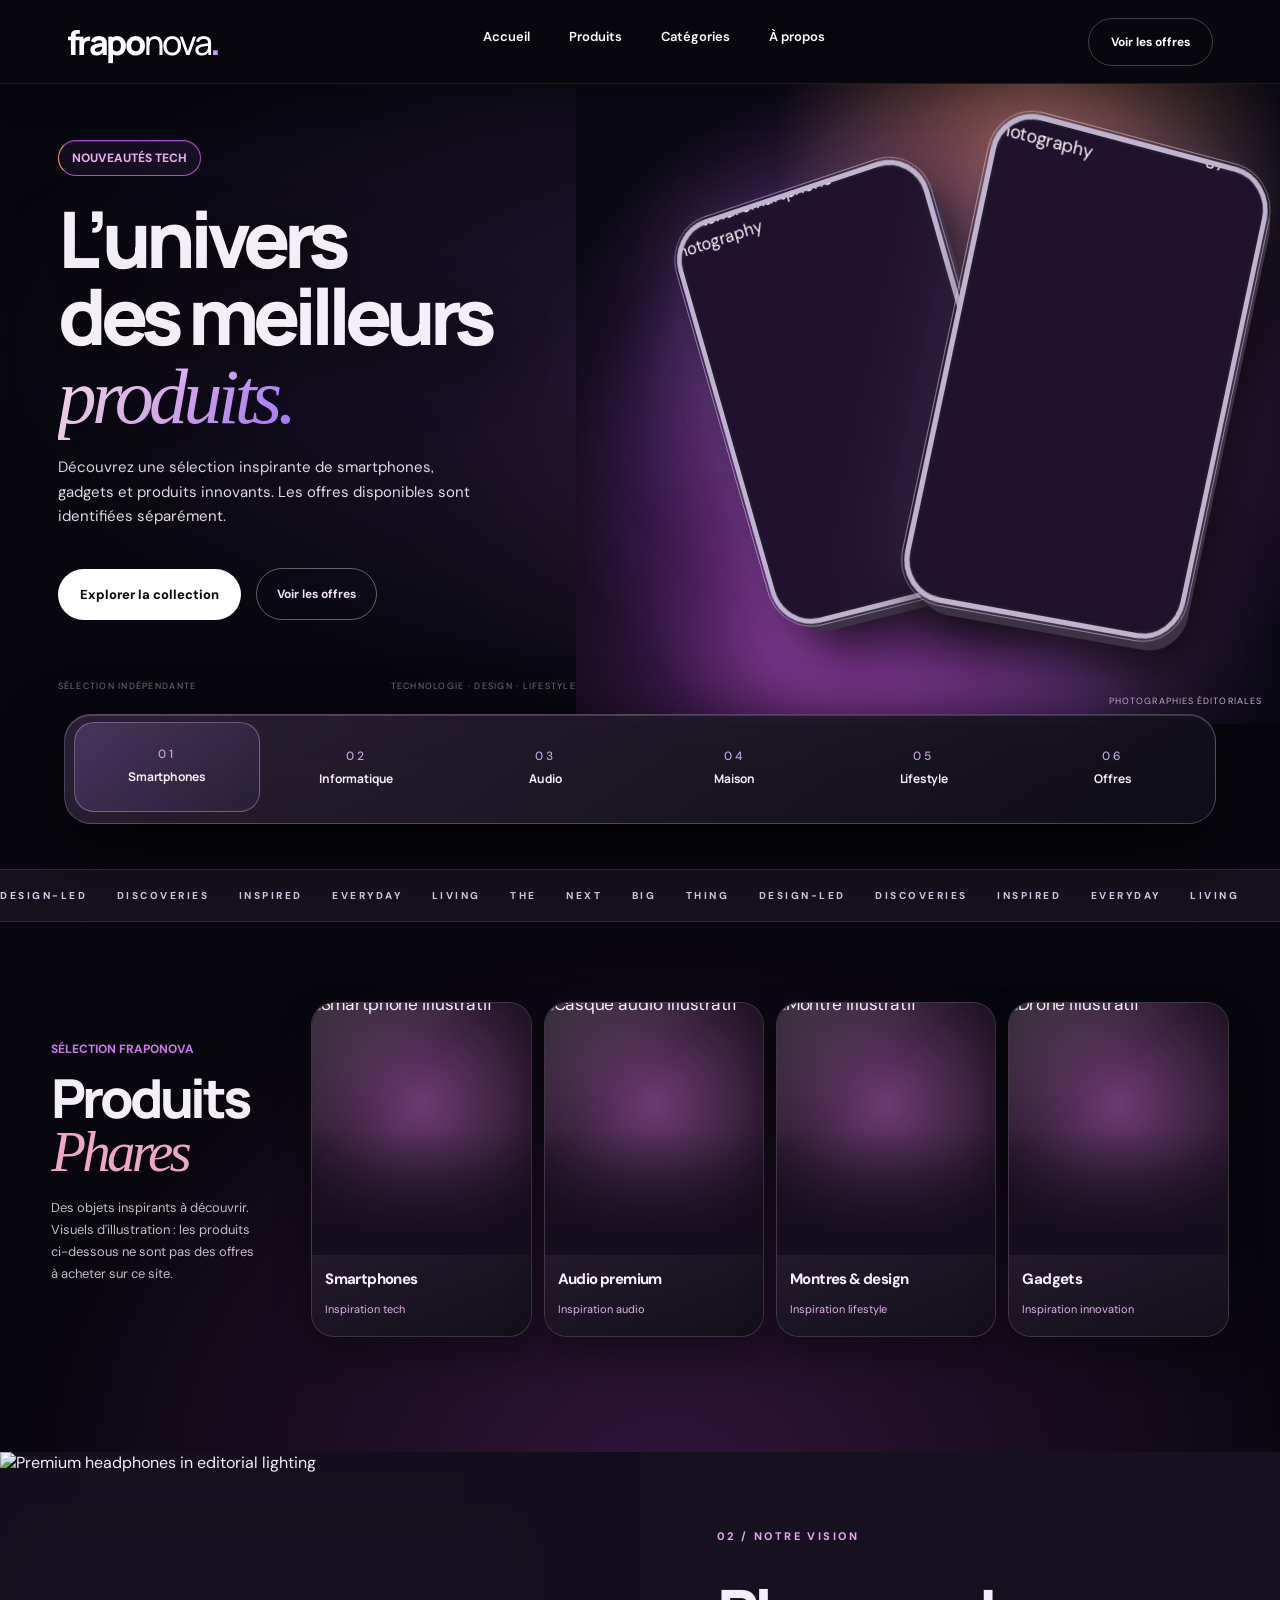
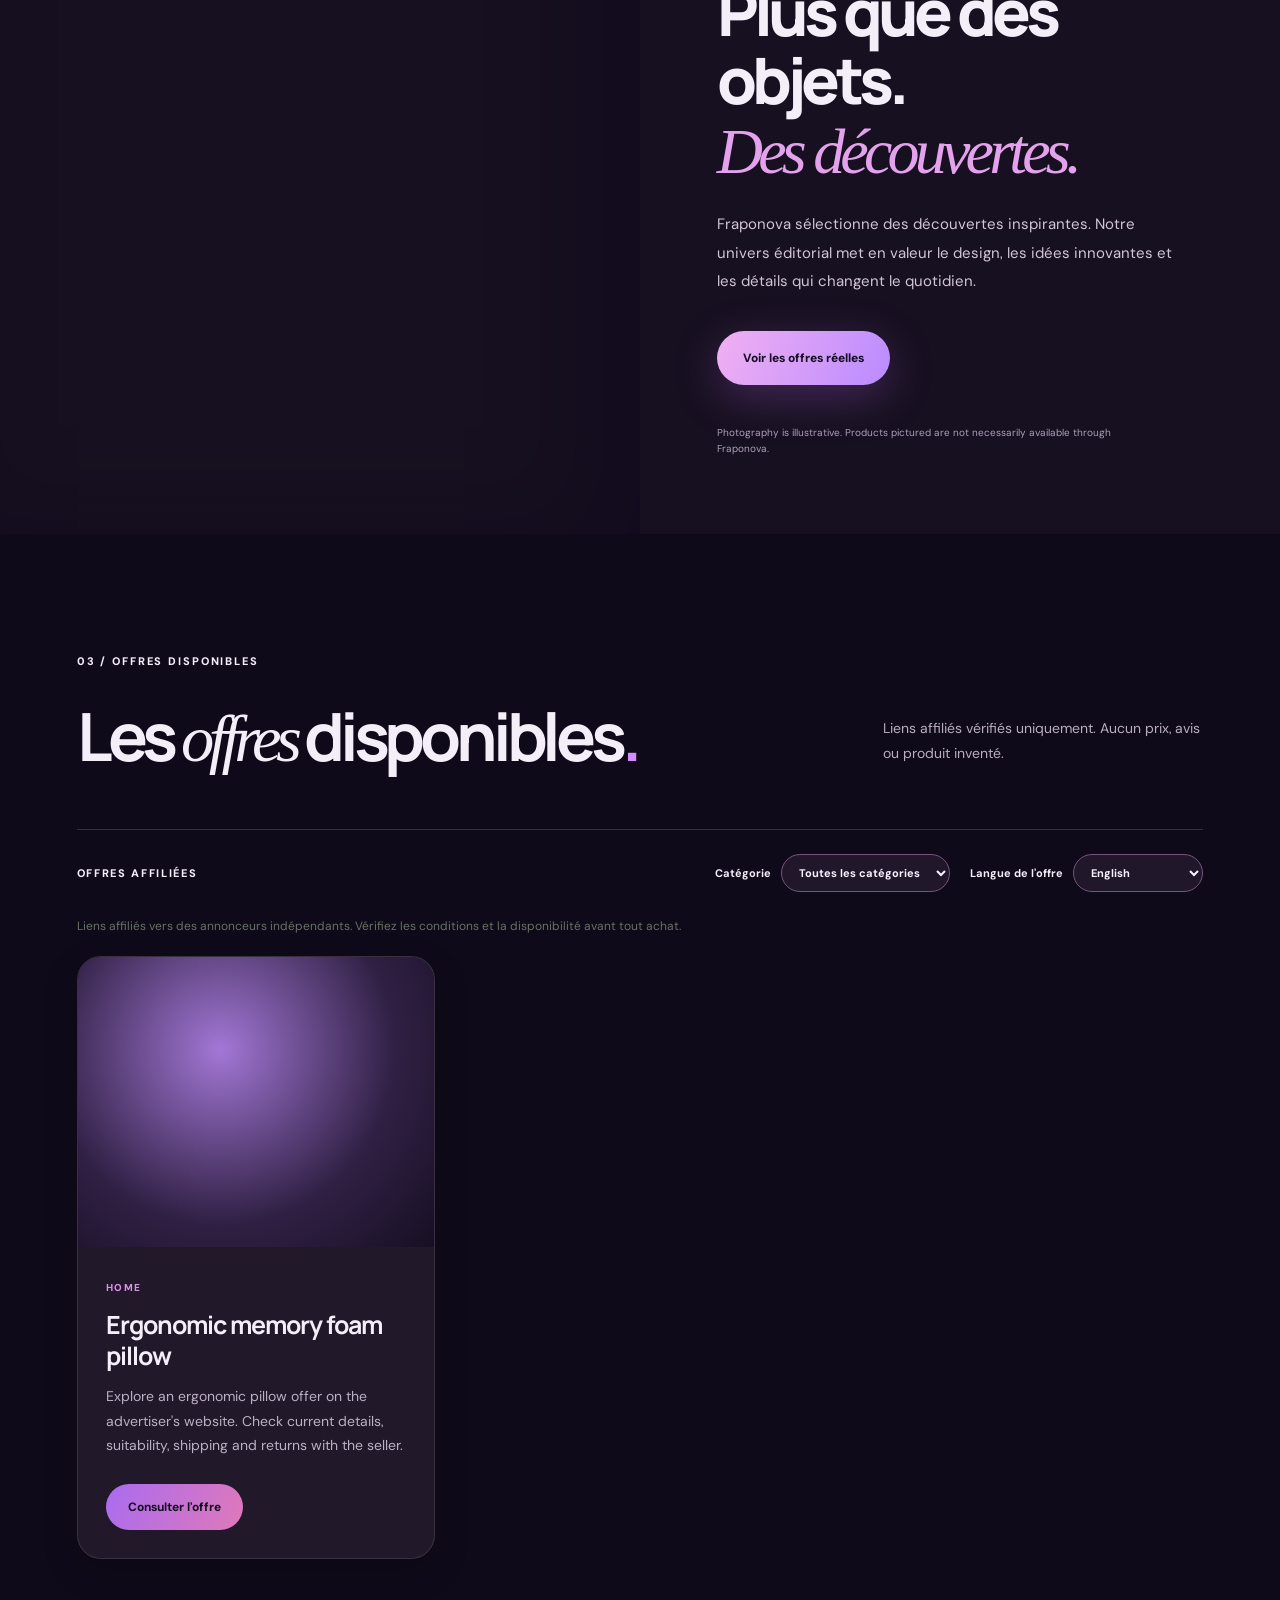
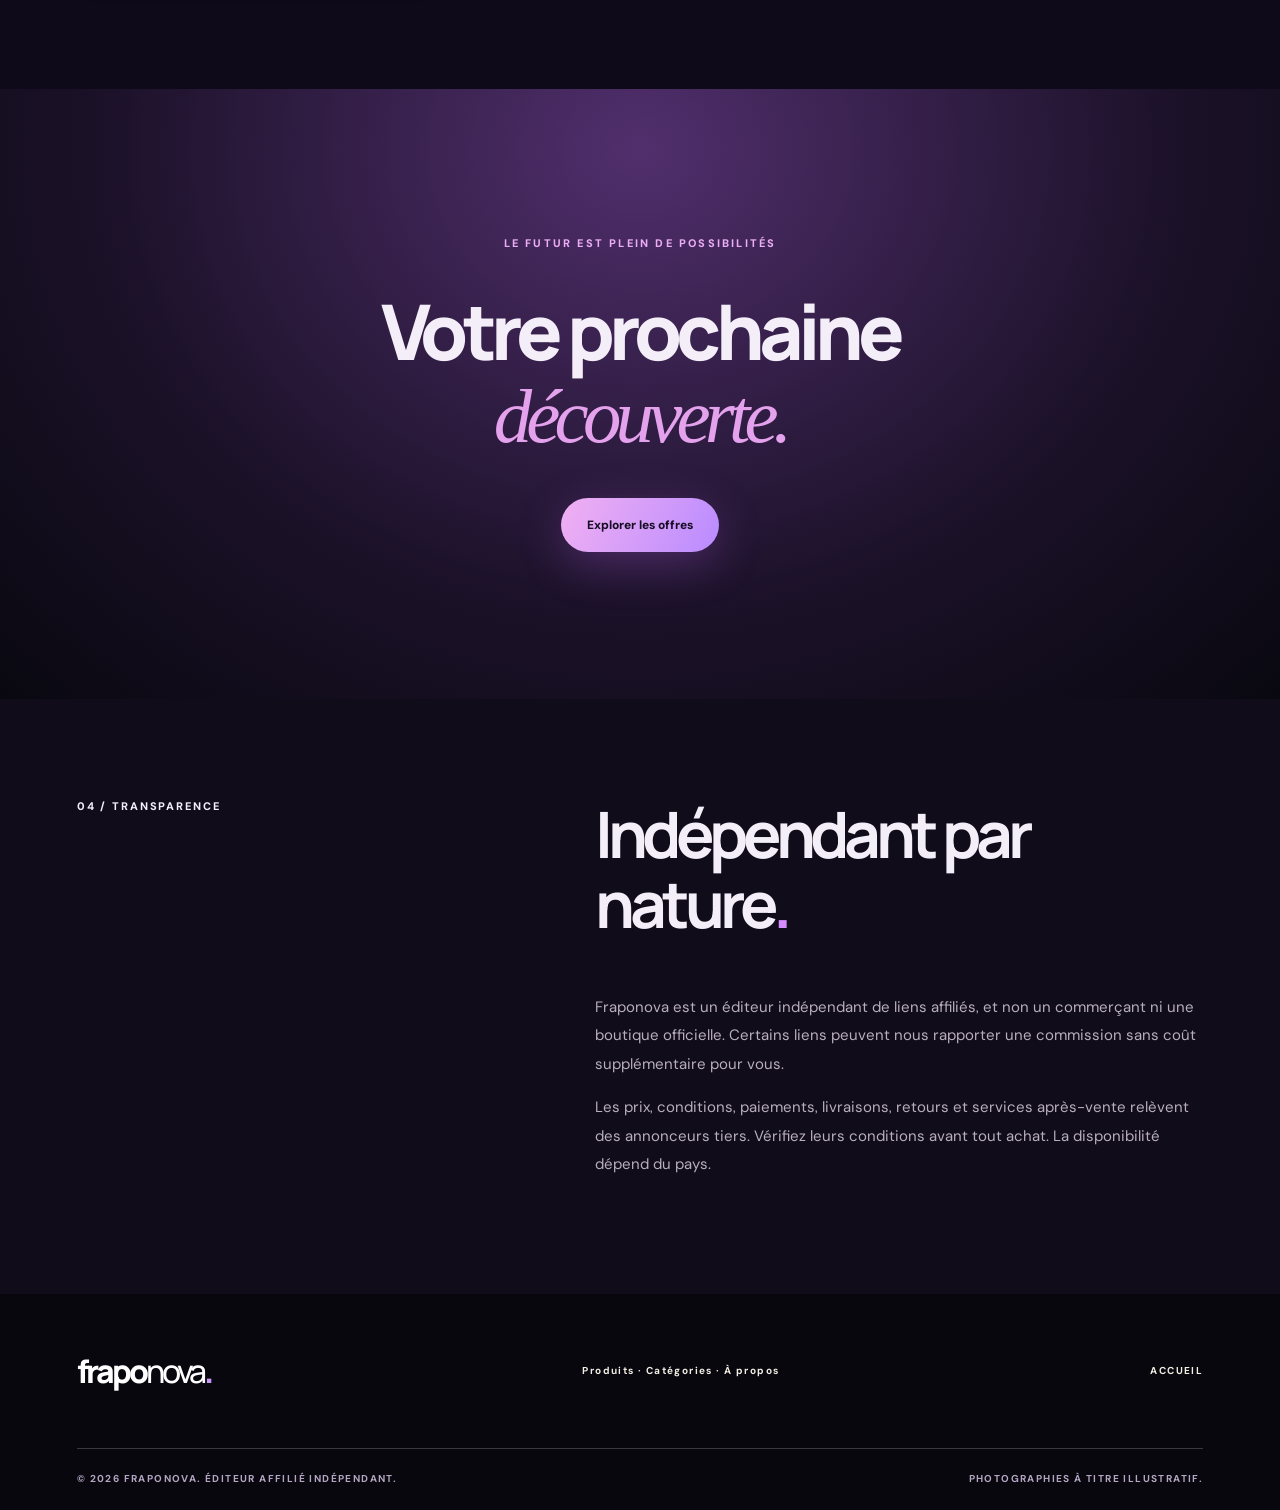
==== commit fa4370e4: "polish: remove remaining star and arrow glyphs from homepage visuals" ====
--- a/index.html
+++ b/index.html
@@ -2,13 +2,13 @@
 <html lang="fr"><head><meta charset="utf-8"><meta name="viewport" content="width=device-width,initial-scale=1"><meta name="theme-color" content="#090611"><meta name="description" content="Fraponova is an independent affiliate discovery platform. Explore curated offers and a cinematic editorial universe of technology, home and lifestyle."><title>Fraponova — Discover beyond ordinary</title><link rel="preconnect" href="https://fonts.googleapis.com"><link rel="preconnect" href="https://fonts.gstatic.com" crossorigin><link href="https://fonts.googleapis.com/css2?family=DM+Sans:wght@400;500;600;700&family=Manrope:wght@400;500;600;700;800&display=swap" rel="stylesheet"><link rel="canonical" href="https://fraponova.com/"><link rel="stylesheet" href="/catalog-preview.css"><link rel="stylesheet" href="/site-pages.css"><script src="/catalog-preview.js" defer></script></head>
 <body><a class="skip" href="#main">Aller au contenu</a>
 
-<header class="site-header"><a class="brand" href="/" aria-label="Fraponova home">frapo<span>nova</span><span class="brand-dot">.</span></a><nav aria-label="Main navigation"><a href="/">Accueil</a><a href="/produits.html">Produits</a><a href="/categories.html">Catégories</a><a href="/a-propos.html">À propos</a></nav><a class="mobile-discover" href="/categories.html" aria-label="Découvrir les catégories">Catégories</a><a class="header-cta" href="/produits.html">Voir les offres <span aria-hidden="true">↗</span></a></header>
+<header class="site-header"><a class="brand" href="/" aria-label="Fraponova home">frapo<span>nova</span><span class="brand-dot">.</span></a><nav aria-label="Main navigation"><a href="/">Accueil</a><a href="/produits.html">Produits</a><a href="/categories.html">Catégories</a><a href="/a-propos.html">À propos</a></nav><a class="mobile-discover" href="/categories.html" aria-label="Découvrir les catégories">Catégories</a><a class="header-cta" href="/produits.html">Voir les offres </a></header>
 <main id="main">
-<section class="signature-hero" aria-labelledby="hero-title"><div class="hero-glow"></div><div class="signature-copy"><div class="eyebrow"><span class="eyebrow-line"></span> NOUVEAUTÉS TECH</div><h1 id="hero-title">L’univers<br>des meilleurs<br><span>produits.</span></h1><p>Découvrez une sélection inspirante de smartphones, gadgets et produits innovants. Les offres disponibles sont identifiées séparément.</p><div class="signature-actions"><a class="primary-cta" href="/categories.html">Explorer la collection <span>↗</span></a><a class="secondary-cta" href="#collection">Voir les offres <span>↗</span></a></div><div class="hero-micro"><span>SÉLECTION INDÉPENDANTE</span><span>TECHNOLOGIE · DESIGN · LIFESTYLE</span></div></div><div class="signature-visual" aria-label="Editorial photography of technology products"><div class="phone-photo back-phone"><img src="https://images.unsplash.com/photo-1511707171634-5f897ff02aa9?auto=format&fit=crop&w=720&q=85" alt="Editorial smartphone photography" fetchpriority="high"></div><div class="phone-photo front-phone"><img src="https://images.unsplash.com/photo-1512499617640-c74ae3a79d37?auto=format&fit=crop&w=720&q=85" alt="Editorial mobile technology photography" fetchpriority="high"></div><div class="visual-light"></div><div class="visual-caption">PHOTOGRAPHIES ÉDITORIALES</div></div></section>
-<div class="category-dock" aria-label="Catégories"><a href="/smartphones.html"><span class="dock-index">01</span><strong>Smartphones</strong></a><a href="/informatique.html"><span class="dock-index">02</span><strong>Informatique</strong></a><a href="/audio.html"><span class="dock-index">03</span><strong>Audio</strong></a><a href="/maison.html"><span class="dock-index">04</span><strong>Maison</strong></a><a href="/lifestyle.html"><span class="dock-index">05</span><strong>Lifestyle</strong></a><a href="/produits.html"><span class="dock-index">06</span><strong>Offres</strong></a></div><div class="signature-ticker" aria-label="Fraponova editorial values"><div>DESIGN-LED DISCOVERIES <span>✳</span> INSPIRED EVERYDAY LIVING <span>✳</span> THE NEXT BIG THING <span>✳</span> DESIGN-LED DISCOVERIES <span>✳</span> INSPIRED EVERYDAY LIVING <span>✳</span></div></div>
+<section class="signature-hero" aria-labelledby="hero-title"><div class="hero-glow"></div><div class="signature-copy"><div class="eyebrow"><span class="eyebrow-line"></span> NOUVEAUTÉS TECH</div><h1 id="hero-title">L’univers<br>des meilleurs<br><span>produits.</span></h1><p>Découvrez une sélection inspirante de smartphones, gadgets et produits innovants. Les offres disponibles sont identifiées séparément.</p><div class="signature-actions"><a class="primary-cta" href="/categories.html">Explorer la collection </a><a class="secondary-cta" href="#collection">Voir les offres </a></div><div class="hero-micro"><span>SÉLECTION INDÉPENDANTE</span><span>TECHNOLOGIE · DESIGN · LIFESTYLE</span></div></div><div class="signature-visual" aria-label="Editorial photography of technology products"><div class="phone-photo back-phone"><img src="https://images.unsplash.com/photo-1511707171634-5f897ff02aa9?auto=format&fit=crop&w=720&q=85" alt="Editorial smartphone photography" fetchpriority="high"></div><div class="phone-photo front-phone"><img src="https://images.unsplash.com/photo-1512499617640-c74ae3a79d37?auto=format&fit=crop&w=720&q=85" alt="Editorial mobile technology photography" fetchpriority="high"></div><div class="visual-light"></div><div class="visual-caption">PHOTOGRAPHIES ÉDITORIALES</div></div></section>
+<div class="category-dock" aria-label="Catégories"><a href="/smartphones.html"><span class="dock-index">01</span><strong>Smartphones</strong></a><a href="/informatique.html"><span class="dock-index">02</span><strong>Informatique</strong></a><a href="/audio.html"><span class="dock-index">03</span><strong>Audio</strong></a><a href="/maison.html"><span class="dock-index">04</span><strong>Maison</strong></a><a href="/lifestyle.html"><span class="dock-index">05</span><strong>Lifestyle</strong></a><a href="/produits.html"><span class="dock-index">06</span><strong>Offres</strong></a></div><div class="signature-ticker" aria-label="Fraponova editorial values"><div>DESIGN-LED DISCOVERIES  INSPIRED EVERYDAY LIVING  THE NEXT BIG THING  DESIGN-LED DISCOVERIES  INSPIRED EVERYDAY LIVING </div></div>
 <section class="discovery-section" id="discover"><div class="featured-row"><div class="featured-intro"><span class="section-kicker">SÉLECTION FRAPONOVA</span><h2>Produits<br><em>Phares</em></h2><p>Des objets inspirants à découvrir. Visuels d’illustration : les produits ci-dessous ne sont pas des offres à acheter sur ce site.</p></div><div class="featured-products"><article class="featured-product"><div class="featured-photo"><img src="https://images.unsplash.com/photo-1511707171634-5f897ff02aa9?auto=format&fit=crop&w=650&q=85" alt="Smartphone illustratif" loading="lazy"></div><div class="featured-detail"><h3>Smartphones</h3><span>Inspiration tech</span></div></article><article class="featured-product"><div class="featured-photo"><img src="https://images.unsplash.com/photo-1505740420928-5e560c06d30e?auto=format&fit=crop&w=650&q=85" alt="Casque audio illustratif" loading="lazy"></div><div class="featured-detail"><h3>Audio premium</h3><span>Inspiration audio</span></div></article><article class="featured-product"><div class="featured-photo"><img src="https://images.unsplash.com/photo-1523275335684-37898b6baf30?auto=format&fit=crop&w=650&q=85" alt="Montre illustratif" loading="lazy"></div><div class="featured-detail"><h3>Montres & design</h3><span>Inspiration lifestyle</span></div></article><article class="featured-product"><div class="featured-photo"><img src="https://images.unsplash.com/photo-1473968512647-3e447244af8f?auto=format&fit=crop&w=650&q=85" alt="Drone illustratif" loading="lazy"></div><div class="featured-detail"><h3>Gadgets</h3><span>Inspiration innovation</span></div></article></div></div></section>
-<section class="editorial-feature" id="approach"><div class="editorial-media"><img src="https://images.unsplash.com/photo-1505740420928-5e560c06d30e?auto=format&fit=crop&w=1100&q=85" alt="Premium headphones in editorial lighting" loading="lazy"></div><div class="editorial-copy"><span class="section-kicker">02 / NOTRE VISION</span><h2>Plus que des objets.<br><em>Des découvertes.</em></h2><p>Fraponova sélectionne des découvertes inspirantes. Notre univers éditorial met en valeur le design, les idées innovantes et les détails qui changent le quotidien.</p><a class="primary-cta" href="/produits.html">Voir les offres réelles <span>↗</span></a><small>Photography is illustrative. Products pictured are not necessarily available through Fraponova.</small></div></section>
+<section class="editorial-feature" id="approach"><div class="editorial-media"><img src="https://images.unsplash.com/photo-1505740420928-5e560c06d30e?auto=format&fit=crop&w=1100&q=85" alt="Premium headphones in editorial lighting" loading="lazy"></div><div class="editorial-copy"><span class="section-kicker">02 / NOTRE VISION</span><h2>Plus que des objets.<br><em>Des découvertes.</em></h2><p>Fraponova sélectionne des découvertes inspirantes. Notre univers éditorial met en valeur le design, les idées innovantes et les détails qui changent le quotidien.</p><a class="primary-cta" href="/produits.html">Voir les offres réelles </a><small>Photography is illustrative. Products pictured are not necessarily available through Fraponova.</small></div></section>
 <section class="catalog-section" id="collection" aria-labelledby="catalog-title"><div class="collection-heading"><div><div class="section-number">03 / OFFRES DISPONIBLES</div><h2 id="catalog-title">Les <em>offres</em> disponibles<span class="period">.</span></h2></div><p>Liens affiliés vérifiés uniquement. Aucun prix, avis ou produit inventé.</p></div><div class="catalog-toolbar"><span>OFFRES AFFILIÉES</span><div class="controls"><label>Catégorie <select id="category"><option value="all">Toutes les catégories</option><option value="Home">Home</option></select></label><label>Langue de l’offre <select id="language"><option value="en">English</option><option value="de">Deutsch</option><option value="fr">Français</option></select></label></div></div><p id="catalog-message" role="status" aria-live="polite">Chargement des offres…</p><div id="cards" class="cards"></div><p id="empty" hidden>Aucune offre disponible dans cette catégorie.</p></section>
-<section class="closing-banner"><span>LE FUTUR EST PLEIN DE POSSIBILITÉS</span><h2>Votre prochaine<br><em>découverte.</em></h2><a class="primary-cta" href="/produits.html">Explorer les offres <span>↗</span></a></section>
+<section class="closing-banner"><span>LE FUTUR EST PLEIN DE POSSIBILITÉS</span><h2>Votre prochaine<br><em>découverte.</em></h2><a class="primary-cta" href="/produits.html">Explorer les offres </a></section>
 <section class="about" id="about"><div class="section-number">04 / TRANSPARENCE</div><div><h2>Indépendant par nature<span class="period">.</span></h2><p>Fraponova est un éditeur indépendant de liens affiliés, et non un commerçant ni une boutique officielle. Certains liens peuvent nous rapporter une commission sans coût supplémentaire pour vous.</p><p>Les prix, conditions, paiements, livraisons, retours et services après-vente relèvent des annonceurs tiers. Vérifiez leurs conditions avant tout achat. La disponibilité dépend du pays.</p></div></section></main>
 <footer><div class="footer-top"><a class="brand" href="/">frapo<span>nova</span><span class="brand-dot">.</span></a><span><a href="/produits.html">Produits</a> · <a href="/categories.html">Catégories</a> · <a href="/a-propos.html">À propos</a></span><a href="/">ACCUEIL</a></div><div class="footer-bottom"><span>© 2026 FRAPONOVA. ÉDITEUR AFFILIÉ INDÉPENDANT.</span><span>PHOTOGRAPHIES À TITRE ILLUSTRATIF.</span></div></footer></body></html>
--- a/site-pages.css
+++ b/site-pages.css
@@ -0,0 +1,15 @@
+/* Fraponova / authored page system — multi-page editorial storefront */
+:root{color-scheme:dark}html{scroll-behavior:smooth}body{background:#08070f;color:#f4eef9}a{color:inherit}main{min-height:55vh}.site-header{position:sticky;top:0;z-index:90}.site-header nav a:first-child{border-bottom:0}.site-header nav a:hover{color:#dcb7fb}
+.inner-hero{display:grid;grid-template-columns:52% 48%;min-height:490px;overflow:hidden;position:relative;background:radial-gradient(ellipse at 70% 50%,#3e1e51,#0d0a17 70%);border-bottom:1px solid #ffffff18}
+.inner-hero-copy{display:flex;flex-direction:column;align-items:flex-start;justify-content:center;padding:70px 8% 70px 10%;z-index:2}.page-kicker{color:#d7a5ed;letter-spacing:.19em;font-size:11px;font-weight:800}.inner-hero h1{font:800 clamp(49px,5.4vw,86px)/1.05 Manrope,sans-serif;letter-spacing:-.075em;margin:22px 0}.inner-hero h1 em{font:400 italic 1.03em Georgia,serif;color:#e4b1eb}.inner-hero-copy>p{font-size:15px;line-height:1.85;max-width:560px;color:#c8bdd0}.text-link{font-size:12px;font-weight:800;border-bottom:1px solid #d3a4e3;padding:12px 0}.inner-hero-media{position:relative;min-height:490px;overflow:hidden;perspective:900px}.inner-hero-media:before{content:"";position:absolute;inset:0;background:linear-gradient(90deg,#100b19 0%,transparent 32%),radial-gradient(circle at 60% 48%,#9b57c055,transparent 65%);z-index:2;pointer-events:none}.inner-hero-media img{width:100%;height:100%;position:absolute;inset:0;object-fit:cover;transform:scale(1.08);animation:cinematicPan 14s ease-in-out infinite alternate;filter:saturate(.92) contrast(1.08)}.inner-hero-media>span{position:absolute;bottom:25px;right:30px;z-index:3;font-size:10px;letter-spacing:.17em;color:#eee1f0}
+.inner-section{padding:100px 6%;max-width:1600px;margin:auto}.inner-section-head{max-width:760px;margin-bottom:45px}.inner-section-head>span{font-size:11px;letter-spacing:.2em;color:#b88fda;font-weight:800}.inner-section h2,.inner-cta h2{font:800 clamp(32px,3.8vw,58px)/1.15 Manrope,sans-serif;letter-spacing:-.06em;margin:20px 0}.inner-section-head p,.prose p,.offer-feature p,.product-detail p{font-size:15px;line-height:1.9;color:#c9bfd0}
+.category-card-grid{display:grid;grid-template-columns:repeat(3,minmax(0,1fr));gap:23px}.category-card{display:block;position:relative;overflow:hidden;border-radius:22px;background:#22152c;border:1px solid #ffffff25;min-height:370px;isolation:isolate;box-shadow:0 18px 40px #0006;transition:transform .4s,box-shadow .4s}.category-card:hover{transform:translateY(-8px);box-shadow:0 27px 60px #000a,0 0 30px #ac7fe526}.category-card img{position:absolute;inset:0;width:100%;height:100%;object-fit:cover;transform:scale(1.08);transition:transform 1.1s cubic-bezier(.2,.7,.2,1),filter 1.1s;filter:brightness(.82) saturate(.8)}.category-card:hover img{transform:scale(1.22) translateY(-2%);filter:brightness(1.02) saturate(1.08)}.category-card:after{content:"";position:absolute;inset:0;background:linear-gradient(0deg,#08050de8,transparent 75%);z-index:0}.category-card-body{position:absolute;bottom:27px;left:27px;right:27px;z-index:2;display:flex;flex-direction:column;gap:9px}.category-card-body small{color:#e4b8ef;font-size:10px;letter-spacing:.18em}.category-card-body strong{font:800 30px/1.15 Manrope,sans-serif;letter-spacing:-.06em}.category-card-body>span{font-size:12px;color:#e6d9ea}.inner-cta{background:radial-gradient(ellipse at 50% 20%,#3b2050,#130d1d);text-align:center;padding:90px 20px}.page-button{display:inline-flex;align-items:center;justify-content:center;border-radius:100px;background:linear-gradient(110deg,#f4c7e9,#c4a6fc);color:#150e1e;font-weight:800;font-size:12px;padding:19px 25px;margin-top:18px;box-shadow:0 12px 30px #b679ed40;transition:transform .25s}.page-button:hover{transform:translateY(-4px)}.offer-feature{border-radius:25px;min-height:270px;background:radial-gradient(ellipse at 90% 20%,#512b63,#201429 70%);border:1px solid #ffffff2b;padding:50px;display:flex;align-items:center}.offer-feature>div{max-width:690px}.offer-feature h3{font:800 clamp(28px,3vw,44px)/1.15 Manrope,sans-serif;letter-spacing:-.06em;margin:15px 0}.related-head{margin-top:75px}.prose{max-width:1000px}.prose h2{margin-top:45px}.prose p{max-width:790px}.product-detail{display:grid;grid-template-columns:1.5fr 1fr;gap:65px}.product-detail>div>p{max-width:720px}.detail-aside{align-self:start;border:1px solid #ffffff2d;border-radius:20px;background:#1c1426;padding:35px}.detail-aside h3{font-size:23px}.detail-aside p{font-size:13px;border-bottom:1px solid #ffffff16;padding-bottom:13px}.detail-aside a,.product-note a{text-decoration:underline;text-underline-offset:4px}.product-note{font-size:12px!important;color:#ac9eb9!important;margin-top:22px!important}
+.page-footer{border-top:1px solid #ffffff22;background:#0b0911}.page-footer-inner{max-width:1500px;margin:auto;padding:55px 6%;display:flex;align-items:center;flex-wrap:wrap;gap:24px;justify-content:space-between}.page-footer nav{display:flex;gap:22px;flex-wrap:wrap}.page-footer nav a{font-size:12px;color:#d3c7d8}.page-footer p{width:100%;font-size:10px;letter-spacing:.1em;color:#998da4}
+@keyframes cinematicPan{0%{transform:scale(1.07) translate3d(-1%,0,0)}100%{transform:scale(1.18) translate3d(2%,-2%,0)}}
+@media(max-width:900px){.inner-hero{grid-template-columns:1fr}.inner-hero-copy{padding:70px 7%}.inner-hero-media{min-height:340px}.category-card-grid{grid-template-columns:repeat(2,minmax(0,1fr))}.product-detail{grid-template-columns:1fr}.inner-section{padding:75px 6%}}
+@media(max-width:600px){.inner-hero-copy{padding:60px 6%}.inner-hero h1{font-size:clamp(47px,11vw,66px)}.inner-hero-media{min-height:260px}.inner-section{padding:65px 5%}.category-card-grid{grid-template-columns:1fr}.category-card{min-height:340px}.offer-feature{padding:28px;min-height:250px}.page-footer-inner{padding:45px 6%}.site-header nav{display:none}.site-header .header-cta{padding:12px;font-size:11px}}
+@media(prefers-reduced-motion:reduce){.inner-hero-media img{animation:none}.category-card img,.category-card,.page-button{transition:none}}
+/* Home cinematic motion: subtle physical lighting and slow camera drift */
+.signature-visual:after{animation:ambientGlow 9s ease-in-out infinite alternate;pointer-events:none}.signature-visual .phone-photo{animation:floatDevice 7s ease-in-out infinite alternate}.signature-visual .front-phone{animation-duration:8s;animation-delay:-3s}.signature-visual .phone-photo img{transform:scale(1.08);transition:transform 1s ease,filter 1s ease;filter:saturate(.94) contrast(1.09)}.signature-visual:hover .phone-photo img{transform:scale(1.16);filter:saturate(1.15) contrast(1.15)}.featured-photo img{transform:scale(1.08);animation:cinematicPan 13s ease-in-out infinite alternate}.featured-product:nth-child(2) .featured-photo img{animation-delay:-4s}.featured-product:nth-child(3) .featured-photo img{animation-delay:-7s}.featured-product:nth-child(4) .featured-photo img{animation-delay:-9s}.featured-product:hover .featured-photo img{animation-play-state:paused;transform:scale(1.2)}.featured-photo:after{background:linear-gradient(0deg,#130d1e 0%,transparent 50%)}.featured-detail a{display:none}.visual-label,.visual-ring,.feature-arrows{display:none!important}.signature-ticker span{display:none}.signature-ticker>div{word-spacing:25px}.signature-ticker{border-color:#ffffff1c}
+@keyframes ambientGlow{from{opacity:.65;filter:hue-rotate(-9deg)}to{opacity:1;filter:hue-rotate(9deg)}}@keyframes floatDevice{from{translate:0 0}to{translate:0 -13px}}
+@media(prefers-reduced-motion:reduce){.signature-visual:after,.signature-visual .phone-photo,.featured-photo img{animation:none}}
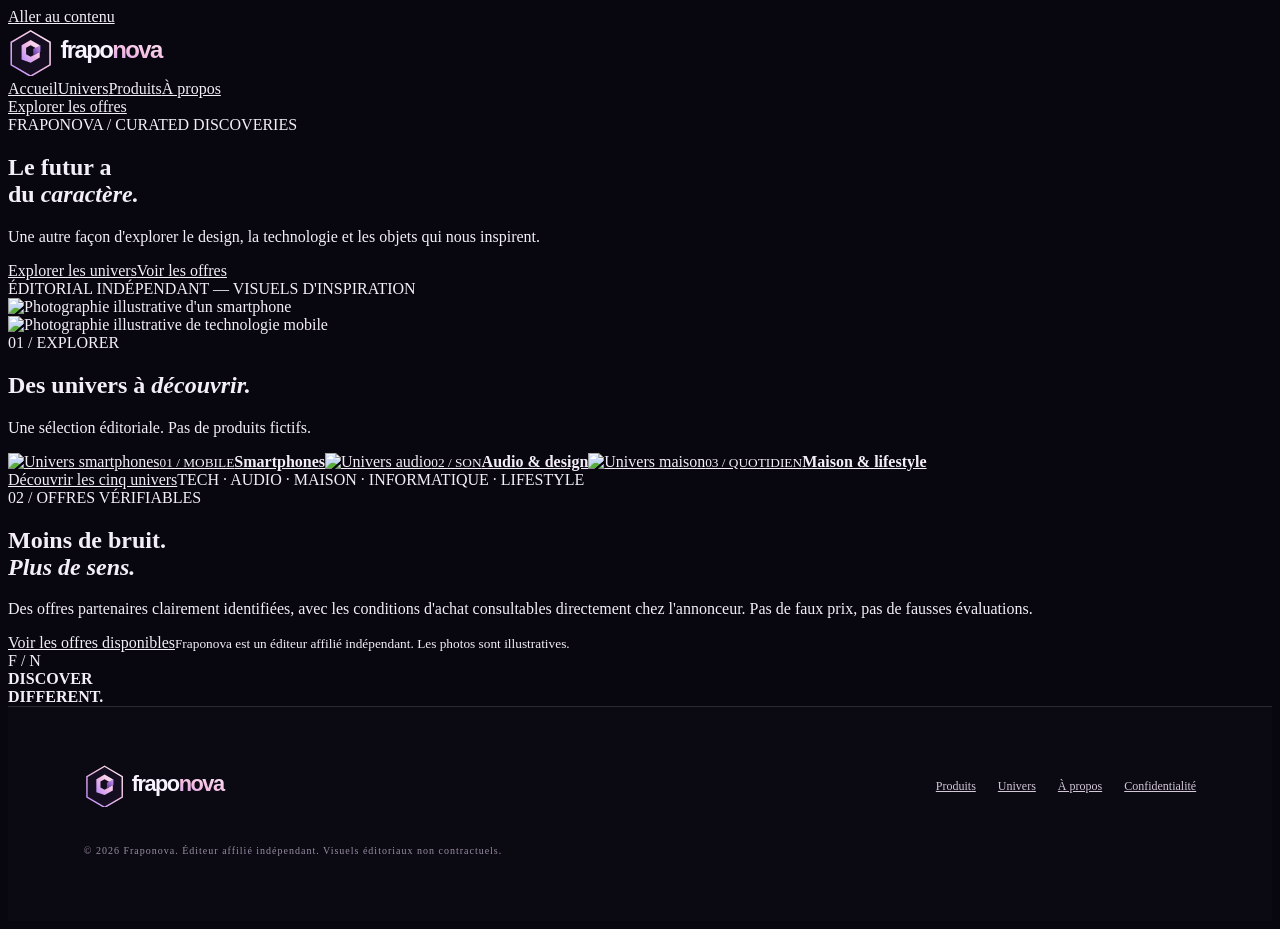
==== commit 28f34fc3: "design: rebuild focused cinematic storefront with custom logo and true CSS 3D hero" ====
--- a/index.html
+++ b/index.html
@@ -1,14 +1,6 @@
-<!doctype html>
-<html lang="fr"><head><meta charset="utf-8"><meta name="viewport" content="width=device-width,initial-scale=1"><meta name="theme-color" content="#090611"><meta name="description" content="Fraponova is an independent affiliate discovery platform. Explore curated offers and a cinematic editorial universe of technology, home and lifestyle."><title>Fraponova — Discover beyond ordinary</title><link rel="preconnect" href="https://fonts.googleapis.com"><link rel="preconnect" href="https://fonts.gstatic.com" crossorigin><link href="https://fonts.googleapis.com/css2?family=DM+Sans:wght@400;500;600;700&family=Manrope:wght@400;500;600;700;800&display=swap" rel="stylesheet"><link rel="canonical" href="https://fraponova.com/"><link rel="stylesheet" href="/catalog-preview.css"><link rel="stylesheet" href="/site-pages.css"><script src="/catalog-preview.js" defer></script></head>
-<body><a class="skip" href="#main">Aller au contenu</a>
-
-<header class="site-header"><a class="brand" href="/" aria-label="Fraponova home">frapo<span>nova</span><span class="brand-dot">.</span></a><nav aria-label="Main navigation"><a href="/">Accueil</a><a href="/produits.html">Produits</a><a href="/categories.html">Catégories</a><a href="/a-propos.html">À propos</a></nav><a class="mobile-discover" href="/categories.html" aria-label="Découvrir les catégories">Catégories</a><a class="header-cta" href="/produits.html">Voir les offres </a></header>
-<main id="main">
-<section class="signature-hero" aria-labelledby="hero-title"><div class="hero-glow"></div><div class="signature-copy"><div class="eyebrow"><span class="eyebrow-line"></span> NOUVEAUTÉS TECH</div><h1 id="hero-title">L’univers<br>des meilleurs<br><span>produits.</span></h1><p>Découvrez une sélection inspirante de smartphones, gadgets et produits innovants. Les offres disponibles sont identifiées séparément.</p><div class="signature-actions"><a class="primary-cta" href="/categories.html">Explorer la collection </a><a class="secondary-cta" href="#collection">Voir les offres </a></div><div class="hero-micro"><span>SÉLECTION INDÉPENDANTE</span><span>TECHNOLOGIE · DESIGN · LIFESTYLE</span></div></div><div class="signature-visual" aria-label="Editorial photography of technology products"><div class="phone-photo back-phone"><img src="https://images.unsplash.com/photo-1511707171634-5f897ff02aa9?auto=format&fit=crop&w=720&q=85" alt="Editorial smartphone photography" fetchpriority="high"></div><div class="phone-photo front-phone"><img src="https://images.unsplash.com/photo-1512499617640-c74ae3a79d37?auto=format&fit=crop&w=720&q=85" alt="Editorial mobile technology photography" fetchpriority="high"></div><div class="visual-light"></div><div class="visual-caption">PHOTOGRAPHIES ÉDITORIALES</div></div></section>
-<div class="category-dock" aria-label="Catégories"><a href="/smartphones.html"><span class="dock-index">01</span><strong>Smartphones</strong></a><a href="/informatique.html"><span class="dock-index">02</span><strong>Informatique</strong></a><a href="/audio.html"><span class="dock-index">03</span><strong>Audio</strong></a><a href="/maison.html"><span class="dock-index">04</span><strong>Maison</strong></a><a href="/lifestyle.html"><span class="dock-index">05</span><strong>Lifestyle</strong></a><a href="/produits.html"><span class="dock-index">06</span><strong>Offres</strong></a></div><div class="signature-ticker" aria-label="Fraponova editorial values"><div>DESIGN-LED DISCOVERIES  INSPIRED EVERYDAY LIVING  THE NEXT BIG THING  DESIGN-LED DISCOVERIES  INSPIRED EVERYDAY LIVING </div></div>
-<section class="discovery-section" id="discover"><div class="featured-row"><div class="featured-intro"><span class="section-kicker">SÉLECTION FRAPONOVA</span><h2>Produits<br><em>Phares</em></h2><p>Des objets inspirants à découvrir. Visuels d’illustration : les produits ci-dessous ne sont pas des offres à acheter sur ce site.</p></div><div class="featured-products"><article class="featured-product"><div class="featured-photo"><img src="https://images.unsplash.com/photo-1511707171634-5f897ff02aa9?auto=format&fit=crop&w=650&q=85" alt="Smartphone illustratif" loading="lazy"></div><div class="featured-detail"><h3>Smartphones</h3><span>Inspiration tech</span></div></article><article class="featured-product"><div class="featured-photo"><img src="https://images.unsplash.com/photo-1505740420928-5e560c06d30e?auto=format&fit=crop&w=650&q=85" alt="Casque audio illustratif" loading="lazy"></div><div class="featured-detail"><h3>Audio premium</h3><span>Inspiration audio</span></div></article><article class="featured-product"><div class="featured-photo"><img src="https://images.unsplash.com/photo-1523275335684-37898b6baf30?auto=format&fit=crop&w=650&q=85" alt="Montre illustratif" loading="lazy"></div><div class="featured-detail"><h3>Montres & design</h3><span>Inspiration lifestyle</span></div></article><article class="featured-product"><div class="featured-photo"><img src="https://images.unsplash.com/photo-1473968512647-3e447244af8f?auto=format&fit=crop&w=650&q=85" alt="Drone illustratif" loading="lazy"></div><div class="featured-detail"><h3>Gadgets</h3><span>Inspiration innovation</span></div></article></div></div></section>
-<section class="editorial-feature" id="approach"><div class="editorial-media"><img src="https://images.unsplash.com/photo-1505740420928-5e560c06d30e?auto=format&fit=crop&w=1100&q=85" alt="Premium headphones in editorial lighting" loading="lazy"></div><div class="editorial-copy"><span class="section-kicker">02 / NOTRE VISION</span><h2>Plus que des objets.<br><em>Des découvertes.</em></h2><p>Fraponova sélectionne des découvertes inspirantes. Notre univers éditorial met en valeur le design, les idées innovantes et les détails qui changent le quotidien.</p><a class="primary-cta" href="/produits.html">Voir les offres réelles </a><small>Photography is illustrative. Products pictured are not necessarily available through Fraponova.</small></div></section>
-<section class="catalog-section" id="collection" aria-labelledby="catalog-title"><div class="collection-heading"><div><div class="section-number">03 / OFFRES DISPONIBLES</div><h2 id="catalog-title">Les <em>offres</em> disponibles<span class="period">.</span></h2></div><p>Liens affiliés vérifiés uniquement. Aucun prix, avis ou produit inventé.</p></div><div class="catalog-toolbar"><span>OFFRES AFFILIÉES</span><div class="controls"><label>Catégorie <select id="category"><option value="all">Toutes les catégories</option><option value="Home">Home</option></select></label><label>Langue de l’offre <select id="language"><option value="en">English</option><option value="de">Deutsch</option><option value="fr">Français</option></select></label></div></div><p id="catalog-message" role="status" aria-live="polite">Chargement des offres…</p><div id="cards" class="cards"></div><p id="empty" hidden>Aucune offre disponible dans cette catégorie.</p></section>
-<section class="closing-banner"><span>LE FUTUR EST PLEIN DE POSSIBILITÉS</span><h2>Votre prochaine<br><em>découverte.</em></h2><a class="primary-cta" href="/produits.html">Explorer les offres </a></section>
-<section class="about" id="about"><div class="section-number">04 / TRANSPARENCE</div><div><h2>Indépendant par nature<span class="period">.</span></h2><p>Fraponova est un éditeur indépendant de liens affiliés, et non un commerçant ni une boutique officielle. Certains liens peuvent nous rapporter une commission sans coût supplémentaire pour vous.</p><p>Les prix, conditions, paiements, livraisons, retours et services après-vente relèvent des annonceurs tiers. Vérifiez leurs conditions avant tout achat. La disponibilité dépend du pays.</p></div></section></main>
-<footer><div class="footer-top"><a class="brand" href="/">frapo<span>nova</span><span class="brand-dot">.</span></a><span><a href="/produits.html">Produits</a> · <a href="/categories.html">Catégories</a> · <a href="/a-propos.html">À propos</a></span><a href="/">ACCUEIL</a></div><div class="footer-bottom"><span>© 2026 FRAPONOVA. ÉDITEUR AFFILIÉ INDÉPENDANT.</span><span>PHOTOGRAPHIES À TITRE ILLUSTRATIF.</span></div></footer></body></html>+<!doctype html><html lang="fr"><head><meta charset="utf-8"><meta name="viewport" content="width=device-width,initial-scale=1"><meta name="theme-color" content="#08060f"><meta name="description" content="Fraponova : découvrez des univers tech, audio, maison et lifestyle, avec des offres affiliées clairement identifiées."><title>Fraponova — Design, technologie & découvertes</title><link rel="canonical" href="https://fraponova.com/"><link rel="icon" type="image/svg+xml" href="/brand-logo.svg"><link rel="preconnect" href="https://fonts.googleapis.com"><link rel="preconnect" href="https://fonts.gstatic.com" crossorigin><link href="https://fonts.googleapis.com/css2?family=DM+Sans:wght@400;500;600;700&family=Manrope:wght@400;500;600;700;800&display=swap" rel="stylesheet"><link rel="stylesheet" href="/site-pages.css"><link rel="stylesheet" href="/signature-v4.css"></head><body><a class="skip" href="#main">Aller au contenu</a>
+<header class="site-header"><a class="brand brand-image" href="/" aria-label="Fraponova accueil"><img src="/brand-logo.svg" alt="Fraponova" width="220" height="50"></a><nav aria-label="Navigation principale"><a href="/" aria-current="page">Accueil</a><a href="/categories.html">Univers</a><a href="/produits.html">Produits</a><a href="/a-propos.html">À propos</a></nav><a class="header-cta" href="/produits.html">Explorer les offres</a></header>
+<main id="main"><section class="signature-hero" aria-labelledby="hero-title"><div class="hero-grid"></div><div class="hero-orbit orbit-one"></div><div class="hero-orbit orbit-two"></div><div class="signature-copy"><span class="hero-kicker"><i></i> FRAPONOVA / CURATED DISCOVERIES</span><h1 id="hero-title">Le futur a<br>du <em>caractère.</em></h1><p>Une autre façon d'explorer le design, la technologie et les objets qui nous inspirent.</p><div class="signature-actions"><a class="primary-cta" href="/categories.html">Explorer les univers</a><a class="secondary-cta" href="/produits.html">Voir les offres</a></div><div class="hero-footnote">ÉDITORIAL INDÉPENDANT <span>—</span> VISUELS D'INSPIRATION</div></div><div class="signature-visual" aria-label="Composition cinématique de smartphones en trois dimensions"><div class="stage-halo"></div><div class="device device-back"><div class="device-speaker"></div><img src="https://images.unsplash.com/photo-1512499617640-c74ae3a79d37?auto=format&fit=crop&w=950&q=90" alt="Photographie illustrative d'un smartphone" fetchpriority="high"></div><div class="device device-front"><div class="device-speaker"></div><img src="https://images.unsplash.com/photo-1511707171634-5f897ff02aa9?auto=format&fit=crop&w=950&q=90" alt="Photographie illustrative de technologie mobile" fetchpriority="high"></div><div class="stage-floor"></div></div></section>
+<section class="universe-section" id="discover"><div class="section-heading"><div><span class="section-kicker">01 / EXPLORER</span><h2>Des univers à <em>découvrir.</em></h2></div><p>Une sélection éditoriale. Pas de produits fictifs.</p></div><div class="universe-grid"><a class="universe-card" href="/smartphones.html"><img src="https://images.unsplash.com/photo-1511707171634-5f897ff02aa9?auto=format&fit=crop&w=1000&q=85" alt="Univers smartphones" loading="lazy"><span class="universe-card-info"><small>01 / MOBILE</small><strong>Smartphones</strong></span></a><a class="universe-card" href="/audio.html"><img src="https://images.unsplash.com/photo-1505740420928-5e560c06d30e?auto=format&fit=crop&w=1000&q=85" alt="Univers audio" loading="lazy"><span class="universe-card-info"><small>02 / SON</small><strong>Audio & design</strong></span></a><a class="universe-card" href="/maison.html"><img src="https://images.unsplash.com/photo-1494438639946-1ebd1d20bf85?auto=format&fit=crop&w=1000&q=85" alt="Univers maison" loading="lazy"><span class="universe-card-info"><small>03 / QUOTIDIEN</small><strong>Maison & lifestyle</strong></span></a></div><div class="universe-bottom"><a href="/categories.html">Découvrir les cinq univers</a><span>TECH · AUDIO · MAISON · INFORMATIQUE · LIFESTYLE</span></div></section>
+<section class="offer-section" id="collection"><div class="offer-light"></div><div class="offer-content"><span class="section-kicker">02 / OFFRES VÉRIFIABLES</span><h2>Moins de bruit.<br><em>Plus de sens.</em></h2><p>Des offres partenaires clairement identifiées, avec les conditions d'achat consultables directement chez l'annonceur. Pas de faux prix, pas de fausses évaluations.</p><a class="primary-cta" href="/produits.html">Voir les offres disponibles</a><small>Fraponova est un éditeur affilié indépendant. Les photos sont illustratives.</small></div><div class="offer-sculpture"><div class="offer-glass"><span>F / N</span><div class="glass-line"></div><strong>DISCOVER<br>DIFFERENT.</strong></div></div></section></main>
+<footer class="page-footer"><div class="page-footer-inner"><a class="brand brand-image" href="/"><img src="/brand-logo.svg" alt="Fraponova" width="200" height="45"></a><nav aria-label="Liens utiles"><a href="/produits.html">Produits</a><a href="/categories.html">Univers</a><a href="/a-propos.html">À propos</a><a href="/confidentialite.html">Confidentialité</a></nav><p>© 2026 Fraponova. Éditeur affilié indépendant. Visuels éditoriaux non contractuels.</p></div></footer></body></html>
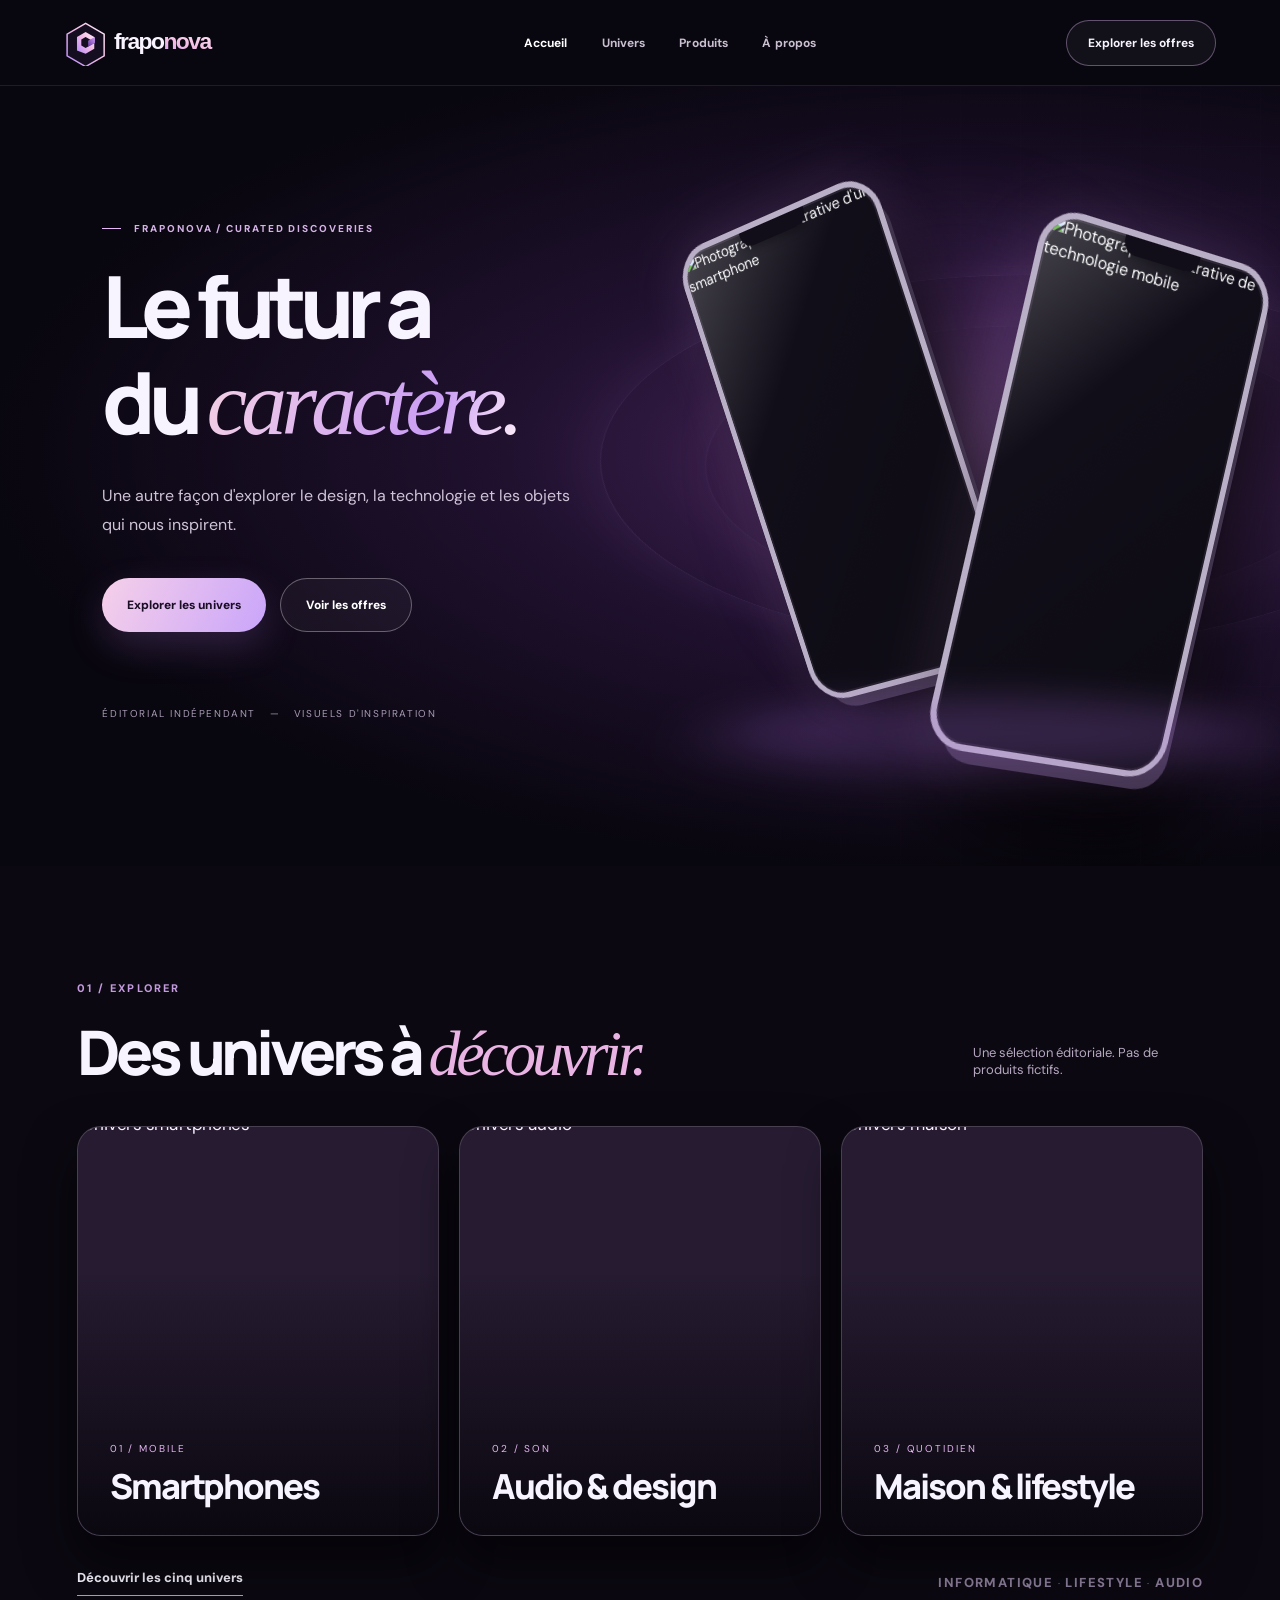
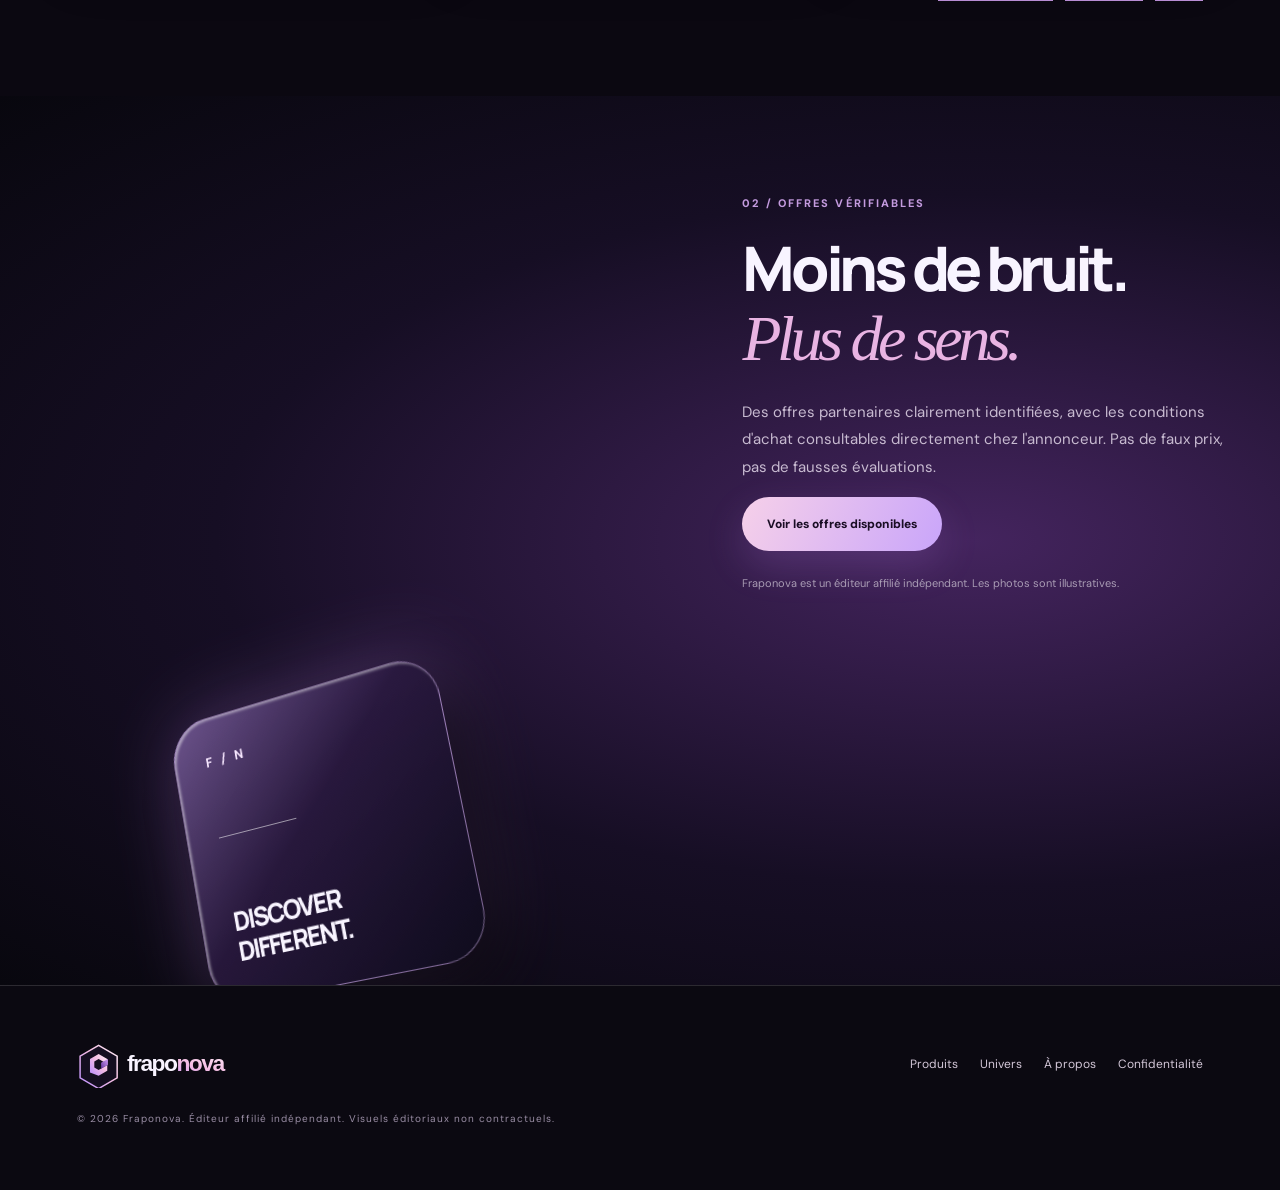
==== commit e92c4ebc: "ux: preserve crawlable navigation to all five editorial categories" ====
--- a/index.html
+++ b/index.html
@@ -1,6 +1,6 @@
 <!doctype html><html lang="fr"><head><meta charset="utf-8"><meta name="viewport" content="width=device-width,initial-scale=1"><meta name="theme-color" content="#08060f"><meta name="description" content="Fraponova : découvrez des univers tech, audio, maison et lifestyle, avec des offres affiliées clairement identifiées."><title>Fraponova — Design, technologie & découvertes</title><link rel="canonical" href="https://fraponova.com/"><link rel="icon" type="image/svg+xml" href="/brand-logo.svg"><link rel="preconnect" href="https://fonts.googleapis.com"><link rel="preconnect" href="https://fonts.gstatic.com" crossorigin><link href="https://fonts.googleapis.com/css2?family=DM+Sans:wght@400;500;600;700&family=Manrope:wght@400;500;600;700;800&display=swap" rel="stylesheet"><link rel="stylesheet" href="/site-pages.css"><link rel="stylesheet" href="/signature-v4.css"></head><body><a class="skip" href="#main">Aller au contenu</a>
 <header class="site-header"><a class="brand brand-image" href="/" aria-label="Fraponova accueil"><img src="/brand-logo.svg" alt="Fraponova" width="220" height="50"></a><nav aria-label="Navigation principale"><a href="/" aria-current="page">Accueil</a><a href="/categories.html">Univers</a><a href="/produits.html">Produits</a><a href="/a-propos.html">À propos</a></nav><a class="header-cta" href="/produits.html">Explorer les offres</a></header>
 <main id="main"><section class="signature-hero" aria-labelledby="hero-title"><div class="hero-grid"></div><div class="hero-orbit orbit-one"></div><div class="hero-orbit orbit-two"></div><div class="signature-copy"><span class="hero-kicker"><i></i> FRAPONOVA / CURATED DISCOVERIES</span><h1 id="hero-title">Le futur a<br>du <em>caractère.</em></h1><p>Une autre façon d'explorer le design, la technologie et les objets qui nous inspirent.</p><div class="signature-actions"><a class="primary-cta" href="/categories.html">Explorer les univers</a><a class="secondary-cta" href="/produits.html">Voir les offres</a></div><div class="hero-footnote">ÉDITORIAL INDÉPENDANT <span>—</span> VISUELS D'INSPIRATION</div></div><div class="signature-visual" aria-label="Composition cinématique de smartphones en trois dimensions"><div class="stage-halo"></div><div class="device device-back"><div class="device-speaker"></div><img src="https://images.unsplash.com/photo-1512499617640-c74ae3a79d37?auto=format&fit=crop&w=950&q=90" alt="Photographie illustrative d'un smartphone" fetchpriority="high"></div><div class="device device-front"><div class="device-speaker"></div><img src="https://images.unsplash.com/photo-1511707171634-5f897ff02aa9?auto=format&fit=crop&w=950&q=90" alt="Photographie illustrative de technologie mobile" fetchpriority="high"></div><div class="stage-floor"></div></div></section>
-<section class="universe-section" id="discover"><div class="section-heading"><div><span class="section-kicker">01 / EXPLORER</span><h2>Des univers à <em>découvrir.</em></h2></div><p>Une sélection éditoriale. Pas de produits fictifs.</p></div><div class="universe-grid"><a class="universe-card" href="/smartphones.html"><img src="https://images.unsplash.com/photo-1511707171634-5f897ff02aa9?auto=format&fit=crop&w=1000&q=85" alt="Univers smartphones" loading="lazy"><span class="universe-card-info"><small>01 / MOBILE</small><strong>Smartphones</strong></span></a><a class="universe-card" href="/audio.html"><img src="https://images.unsplash.com/photo-1505740420928-5e560c06d30e?auto=format&fit=crop&w=1000&q=85" alt="Univers audio" loading="lazy"><span class="universe-card-info"><small>02 / SON</small><strong>Audio & design</strong></span></a><a class="universe-card" href="/maison.html"><img src="https://images.unsplash.com/photo-1494438639946-1ebd1d20bf85?auto=format&fit=crop&w=1000&q=85" alt="Univers maison" loading="lazy"><span class="universe-card-info"><small>03 / QUOTIDIEN</small><strong>Maison & lifestyle</strong></span></a></div><div class="universe-bottom"><a href="/categories.html">Découvrir les cinq univers</a><span>TECH · AUDIO · MAISON · INFORMATIQUE · LIFESTYLE</span></div></section>
+<section class="universe-section" id="discover"><div class="section-heading"><div><span class="section-kicker">01 / EXPLORER</span><h2>Des univers à <em>découvrir.</em></h2></div><p>Une sélection éditoriale. Pas de produits fictifs.</p></div><div class="universe-grid"><a class="universe-card" href="/smartphones.html"><img src="https://images.unsplash.com/photo-1511707171634-5f897ff02aa9?auto=format&fit=crop&w=1000&q=85" alt="Univers smartphones" loading="lazy"><span class="universe-card-info"><small>01 / MOBILE</small><strong>Smartphones</strong></span></a><a class="universe-card" href="/audio.html"><img src="https://images.unsplash.com/photo-1505740420928-5e560c06d30e?auto=format&fit=crop&w=1000&q=85" alt="Univers audio" loading="lazy"><span class="universe-card-info"><small>02 / SON</small><strong>Audio & design</strong></span></a><a class="universe-card" href="/maison.html"><img src="https://images.unsplash.com/photo-1494438639946-1ebd1d20bf85?auto=format&fit=crop&w=1000&q=85" alt="Univers maison" loading="lazy"><span class="universe-card-info"><small>03 / QUOTIDIEN</small><strong>Maison & lifestyle</strong></span></a></div><div class="universe-bottom"><a href="/categories.html">Découvrir les cinq univers</a><span><a href="/informatique.html">INFORMATIQUE</a> · <a href="/lifestyle.html">LIFESTYLE</a> · <a href="/audio.html">AUDIO</a></span></div></section>
 <section class="offer-section" id="collection"><div class="offer-light"></div><div class="offer-content"><span class="section-kicker">02 / OFFRES VÉRIFIABLES</span><h2>Moins de bruit.<br><em>Plus de sens.</em></h2><p>Des offres partenaires clairement identifiées, avec les conditions d'achat consultables directement chez l'annonceur. Pas de faux prix, pas de fausses évaluations.</p><a class="primary-cta" href="/produits.html">Voir les offres disponibles</a><small>Fraponova est un éditeur affilié indépendant. Les photos sont illustratives.</small></div><div class="offer-sculpture"><div class="offer-glass"><span>F / N</span><div class="glass-line"></div><strong>DISCOVER<br>DIFFERENT.</strong></div></div></section></main>
 <footer class="page-footer"><div class="page-footer-inner"><a class="brand brand-image" href="/"><img src="/brand-logo.svg" alt="Fraponova" width="200" height="45"></a><nav aria-label="Liens utiles"><a href="/produits.html">Produits</a><a href="/categories.html">Univers</a><a href="/a-propos.html">À propos</a><a href="/confidentialite.html">Confidentialité</a></nav><p>© 2026 Fraponova. Éditeur affilié indépendant. Visuels éditoriaux non contractuels.</p></div></footer></body></html>
--- a/signature-v4.css
+++ b/signature-v4.css
@@ -0,0 +1,12 @@
+/* Fraponova Signature V4 — authored art direction */
+:root{color-scheme:dark;--bg:#08060e;--ink:#f8f4ff;--muted:#bdb0c9;--pink:#e5a6d8;--violet:#ab78e8}
+*{box-sizing:border-box}html{scroll-behavior:smooth}body{margin:0;background:var(--bg);color:var(--ink);font-family:"DM Sans",sans-serif;-webkit-font-smoothing:antialiased}a{color:inherit;text-decoration:none}img{max-width:100%;display:block}h1,h2,h3,p{margin-top:0}.skip{position:absolute;left:-9999px}.skip:focus{left:20px;top:20px;z-index:1000;background:#fff;color:#111;padding:12px}.site-header{height:86px;padding:0 clamp(20px,5vw,90px);display:flex;align-items:center;justify-content:space-between;gap:25px;background:#090710ed;backdrop-filter:blur(20px);border-bottom:1px solid #ffffff17;position:sticky;top:0;z-index:100}.brand-image{display:flex;align-items:center;flex-shrink:0}.brand-image img{width:210px;height:auto}.site-header nav{display:flex;gap:34px;align-items:center}.site-header nav a{font-size:12px;font-weight:700;letter-spacing:.01em;color:#c9bfd0;transition:color .2s}.site-header nav a:hover,.site-header nav a[aria-current]{color:#fff}.header-cta{border:1px solid #d9b3ed66;border-radius:40px;padding:14px 21px;font-size:12px;font-weight:700;background:#ffffff0b;transition:background .2s}.header-cta:hover{background:#ac75d33d}
+.signature-hero{position:relative;min-height:min(780px,calc(100svh - 86px));display:grid;grid-template-columns:52% 48%;overflow:hidden;background:radial-gradient(ellipse at 78% 47%,#4d2860 0%,#20112f 35%,#08060e 72%);isolation:isolate}.hero-grid{position:absolute;inset:0;pointer-events:none;opacity:.24;background-image:linear-gradient(#e7c4ff0a 1px,transparent 1px),linear-gradient(90deg,#e7c4ff0a 1px,transparent 1px);background-size:60px 60px;mask-image:linear-gradient(to right,transparent 25%,black)}.hero-orbit{position:absolute;pointer-events:none;border:1px solid #b88ade20;border-radius:50%;width:850px;height:850px;right:-170px;top:-50px;transform:rotateX(64deg) rotateZ(-17deg);box-shadow:0 0 60px #a772d414}.orbit-two{width:640px;height:640px;right:-65px;top:60px;opacity:.55}.signature-copy{position:relative;z-index:4;display:flex;flex-direction:column;justify-content:center;align-items:flex-start;padding:85px 0 95px clamp(25px,8vw,140px)}.hero-kicker{font-size:10px;letter-spacing:.19em;font-weight:800;color:#d4b3e6;display:flex;gap:13px;align-items:center}.hero-kicker i{display:block;width:19px;height:1px;background:#e8b7fa}.signature-copy h1{font:800 clamp(55px,6.7vw,116px)/1.01 Manrope,sans-serif;letter-spacing:-.085em;margin:28px 0 26px;white-space:nowrap}.signature-copy h1 em{font:400 italic 1.07em Georgia,serif;letter-spacing:-.065em;background:linear-gradient(110deg,#f5d2e5,#ca9df4 72%,#fff0f8);background-clip:text;-webkit-background-clip:text;color:transparent}.signature-copy>p{font-size:16px;line-height:1.8;color:#cfc3d7;max-width:475px}.signature-actions{display:flex;gap:14px;flex-wrap:wrap;margin-top:22px}.primary-cta,.secondary-cta{display:inline-flex;align-items:center;justify-content:center;border-radius:50px;min-height:54px;padding:0 25px;font-size:12px;font-weight:800;transition:transform .3s,box-shadow .3s}.primary-cta{background:linear-gradient(115deg,#f6d0e9,#c9a5fa);color:#1a0e25;box-shadow:0 15px 38px #bd7deb32}.secondary-cta{border:1px solid #ffffff54;color:#fff;background:#ffffff0a}.primary-cta:hover,.secondary-cta:hover{transform:translateY(-4px);box-shadow:0 18px 42px #a776d23f}.hero-footnote{margin-top:75px;font-size:10px;letter-spacing:.16em;color:#a99bb5}.hero-footnote span{padding:0 9px}
+.signature-visual{position:relative;perspective:1300px;transform-style:preserve-3d;isolation:isolate}.stage-halo{position:absolute;width:75%;height:70%;top:12%;left:10%;border-radius:50%;background:radial-gradient(ellipse,#e6a6fa66 0%,#9d58c43d 35%,transparent 70%);filter:blur(35px);animation:lightBreathe 7s ease-in-out infinite alternate}.device{position:absolute;width:clamp(180px,19vw,295px);height:clamp(365px,39vw,575px);top:50%;left:50%;border-radius:38px;border:6px solid #b9afc6;background:#110e19;box-shadow:inset 0 0 0 2px #27212f,10px 17px 0 -6px #40334c,35px 65px 90px #000c,0 0 65px #dca7fb2d;overflow:hidden;transform-style:preserve-3d;backface-visibility:hidden}.device img{width:100%;height:100%;object-fit:cover;filter:saturate(.95) contrast(1.15);animation:photoBreath 11s ease-in-out infinite alternate}.device:after{content:"";position:absolute;inset:0;pointer-events:none;background:linear-gradient(130deg,#ffffff38,transparent 32%,#00000035 85%)}.device-speaker{position:absolute;z-index:3;width:34%;height:17px;background:#120e19;border-radius:0 0 13px 13px;top:0;left:33%;box-shadow:0 3px 10px #0005}.device-back{margin-top:-45%;margin-left:-43%;transform:rotate(-18deg) rotateY(-22deg) translateZ(-30px);animation:floatBack 8s ease-in-out infinite alternate}.device-front{margin-top:-38%;margin-left:-5%;transform:rotate(13deg) rotateY(19deg) translateZ(100px);animation:floatFront 9s ease-in-out infinite alternate}.stage-floor{position:absolute;bottom:7%;left:8%;width:90%;height:20%;border-radius:50%;background:#ad6ce33b;filter:blur(40px);transform:rotateX(73deg)}.signature-visual:hover .device img{animation-play-state:paused;transform:scale(1.13)}.signature-visual:hover .stage-halo{filter:blur(26px)}
+.universe-section{padding:110px clamp(22px,6vw,105px) 100px;background:#0b0811}.section-heading{display:flex;justify-content:space-between;align-items:end;gap:30px;margin-bottom:35px}.section-kicker{font-size:11px;letter-spacing:.19em;font-weight:800;color:#c49bdf}.section-heading h2,.offer-content h2{font:800 clamp(38px,4.8vw,72px)/1.09 Manrope,sans-serif;letter-spacing:-.07em;margin:20px 0 0}.section-heading h2 em,.offer-content h2 em{font:400 italic 1.04em Georgia,serif;color:#e9b4e3}.section-heading>p{font-size:13px;color:#b6a8c1;max-width:230px}.universe-grid{display:grid;grid-template-columns:repeat(3,minmax(0,1fr));gap:20px}.universe-card{position:relative;height:clamp(340px,32vw,470px);border-radius:24px;overflow:hidden;background:#261b31;border:1px solid #ffffff28;box-shadow:0 25px 50px #0008;transform:translateZ(0);transition:transform .5s,box-shadow .5s}.universe-card:hover{transform:translateY(-12px) rotateX(2deg);box-shadow:0 35px 75px #000b,0 0 38px #9f6ec52b}.universe-card img{width:100%;height:100%;object-fit:cover;transform:scale(1.07);animation:photoBreath 13s ease-in-out infinite alternate;transition:filter .6s;filter:saturate(.75)}.universe-card:nth-child(2) img{animation-delay:-4s}.universe-card:nth-child(3) img{animation-delay:-8s}.universe-card:hover img{filter:saturate(1.15)}.universe-card:after{content:"";position:absolute;inset:0;background:linear-gradient(0deg,#08060de8 0%,transparent 65%)}.universe-card-info{position:absolute;bottom:30px;left:32px;z-index:2;display:flex;flex-direction:column;gap:12px}.universe-card-info small{font-size:10px;letter-spacing:.19em;color:#e4b6f1}.universe-card-info strong{font:800 clamp(25px,2.7vw,40px)/1.1 Manrope,sans-serif;letter-spacing:-.06em}.universe-bottom{display:flex;justify-content:space-between;gap:20px;margin-top:33px;align-items:center}.universe-bottom a{font-size:13px;font-weight:800;border-bottom:1px solid #bc90d9;padding-bottom:9px}.universe-bottom span{font-size:10px;letter-spacing:.14em;color:#8d7e9b}
+.offer-section{position:relative;min-height:520px;display:grid;grid-template-columns:1fr 1fr;overflow:hidden;background:radial-gradient(ellipse at 76% 50%,#44245e,#160e24 55%,#08070e)}.offer-content{padding:95px 0 95px clamp(24px,8vw,140px);position:relative;z-index:3}.offer-content h2{margin:23px 0}.offer-content p{max-width:500px;color:#c8bbd1;font-size:15px;line-height:1.85}.offer-content small{display:block;color:#a99cb4;font-size:11px;margin-top:25px;max-width:400px}.offer-sculpture{display:grid;place-items:center;perspective:1200px}.offer-glass{width:300px;height:300px;border-radius:45px;background:linear-gradient(135deg,#c69bfa80,#2c1a43cc 45%,#0e0b1c);border:1px solid #e7c3ff70;box-shadow:25px 35px 60px #0009,inset 2px 2px 3px #ffffff75,0 0 80px #bf83ee50;transform:rotate(-14deg) rotateY(-22deg) rotateX(9deg);display:flex;flex-direction:column;justify-content:space-between;padding:37px;animation:sculptFloat 9s ease-in-out infinite alternate}.offer-glass span{font-size:14px;font-weight:800;letter-spacing:.25em;color:#f7e7ff}.glass-line{height:1px;width:90px;background:#fff8}.offer-glass strong{font:800 27px/1.15 Manrope,sans-serif;letter-spacing:-.07em}
+@keyframes floatBack{from{transform:rotate(-18deg) rotateY(-22deg) translate3d(0,0,-30px)}to{transform:rotate(-14deg) rotateY(-17deg) translate3d(-10px,-17px,-20px)}}@keyframes floatFront{from{transform:rotate(13deg) rotateY(19deg) translate3d(0,0,100px)}to{transform:rotate(9deg) rotateY(14deg) translate3d(12px,-20px,115px)}}@keyframes photoBreath{from{transform:scale(1.07) translate3d(-1%,0,0)}to{transform:scale(1.18) translate3d(1%,-2%,0)}}@keyframes lightBreathe{from{opacity:.65;transform:scale(.9)}to{opacity:1;transform:scale(1.15)}}@keyframes sculptFloat{from{transform:rotate(-14deg) rotateY(-22deg) rotateX(9deg) translateY(0)}to{transform:rotate(-10deg) rotateY(-13deg) rotateX(6deg) translateY(-19px)}}
+@media(max-width:1150px){.signature-copy{padding-left:5vw}.signature-copy h1{font-size:clamp(52px,6.5vw,85px)}.device{width:23vw;height:44vw}.device-back{margin-top:-48%;margin-left:-43%}.device-front{margin-top:-40%;margin-left:-4%}.site-header nav{gap:18px}}
+@media(max-width:800px){.site-header{height:76px}.brand-image img{width:160px}.site-header nav{display:none}.header-cta{font-size:11px}.signature-hero{grid-template-columns:1fr;min-height:0}.signature-copy{padding:80px 7% 30px}.signature-copy h1{font-size:clamp(56px,10vw,85px)}.hero-footnote{margin-top:45px}.signature-visual{height:530px}.device{width:220px;height:425px}.device-back{margin-top:-200px;margin-left:-170px}.device-front{margin-top:-175px;margin-left:-15px}.universe-section{padding:80px 5%}.universe-grid{gap:12px}.universe-card{height:330px}.universe-card-info{left:20px;bottom:20px}.universe-card-info strong{font-size:24px}.offer-section{grid-template-columns:1fr}.offer-content{padding:80px 7% 10px}.offer-sculpture{height:350px}}
+@media(max-width:600px){.site-header{padding:0 5%;height:72px}.brand-image img{width:142px}.header-cta{padding:11px 12px}.signature-copy{padding:65px 6% 12px}.signature-copy h1{font-size:clamp(49px,12.4vw,72px);white-space:normal}.signature-copy>p{font-size:14px}.hero-kicker{font-size:9px}.signature-actions{gap:10px}.primary-cta,.secondary-cta{padding:0 17px;min-height:49px}.hero-footnote{font-size:9px;margin-top:35px}.signature-visual{height:400px}.device{width:165px;height:335px;border-radius:27px;border-width:4px}.device-back{margin-top:-155px;margin-left:-130px}.device-front{margin-top:-145px;margin-left:-8px}.stage-floor{bottom:0}.section-heading{display:block}.section-heading h2{font-size:44px}.universe-grid{grid-template-columns:1fr}.universe-card{height:340px}.universe-card-info strong{font-size:31px}.universe-bottom{display:block}.universe-bottom span{display:block;margin-top:25px;font-size:9px}.offer-content{padding:70px 6% 0}.offer-content h2{font-size:49px}.offer-glass{width:240px;height:240px}.offer-sculpture{height:310px}}
+@media(prefers-reduced-motion:reduce){*,*:before,*:after{animation-duration:.01ms!important;transition-duration:.01ms!important}}
